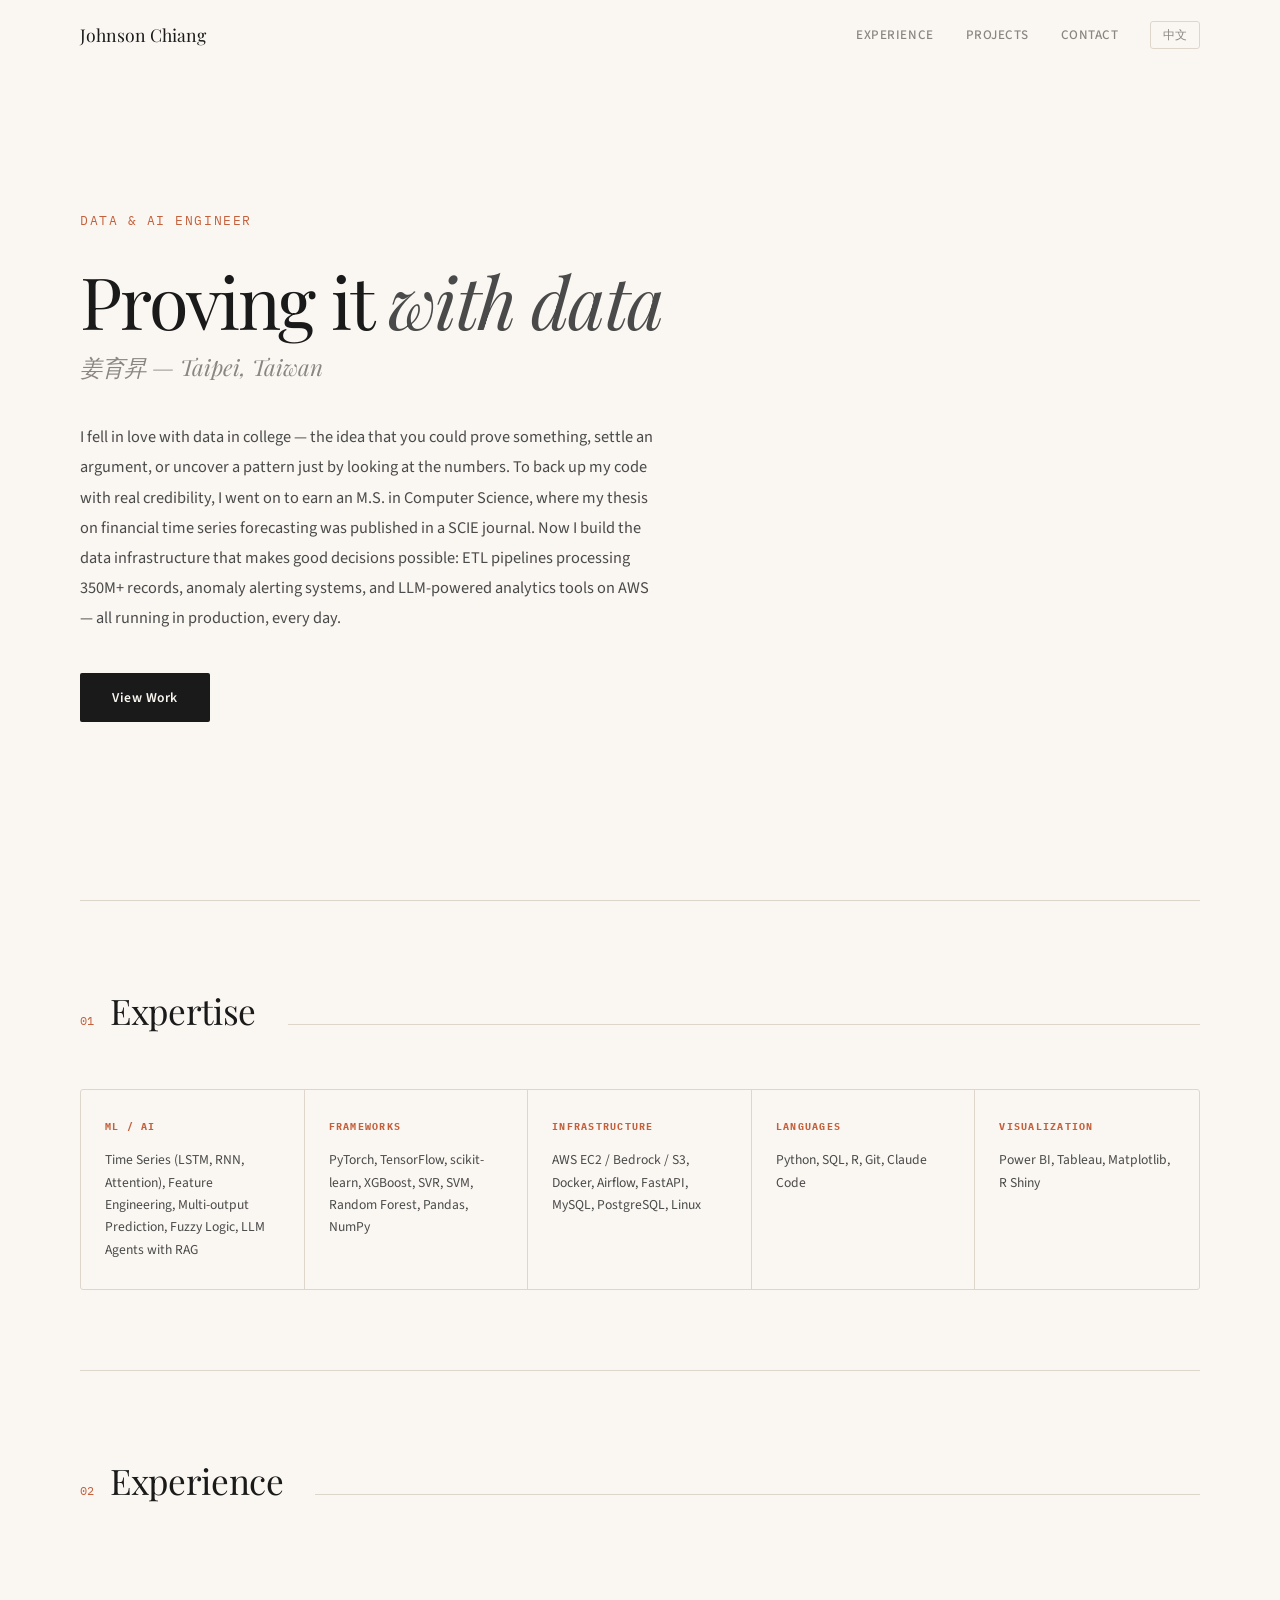
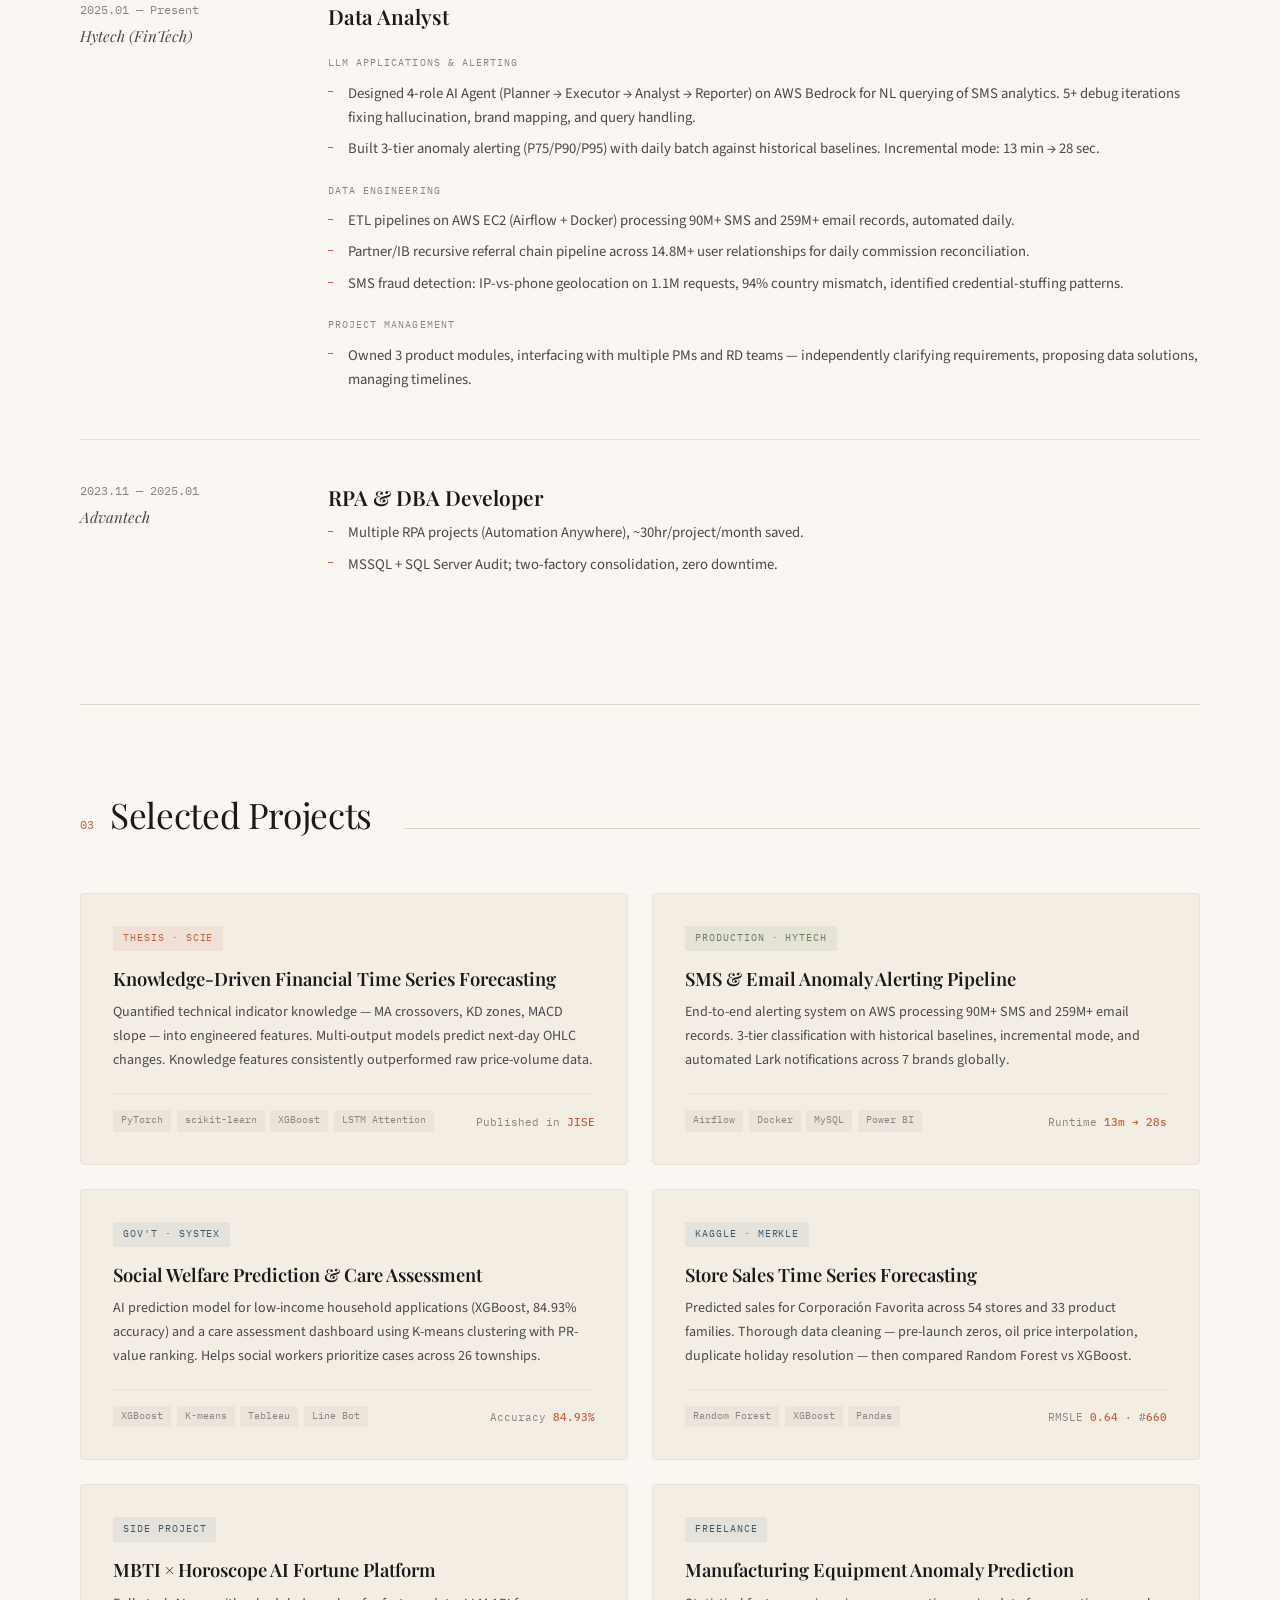
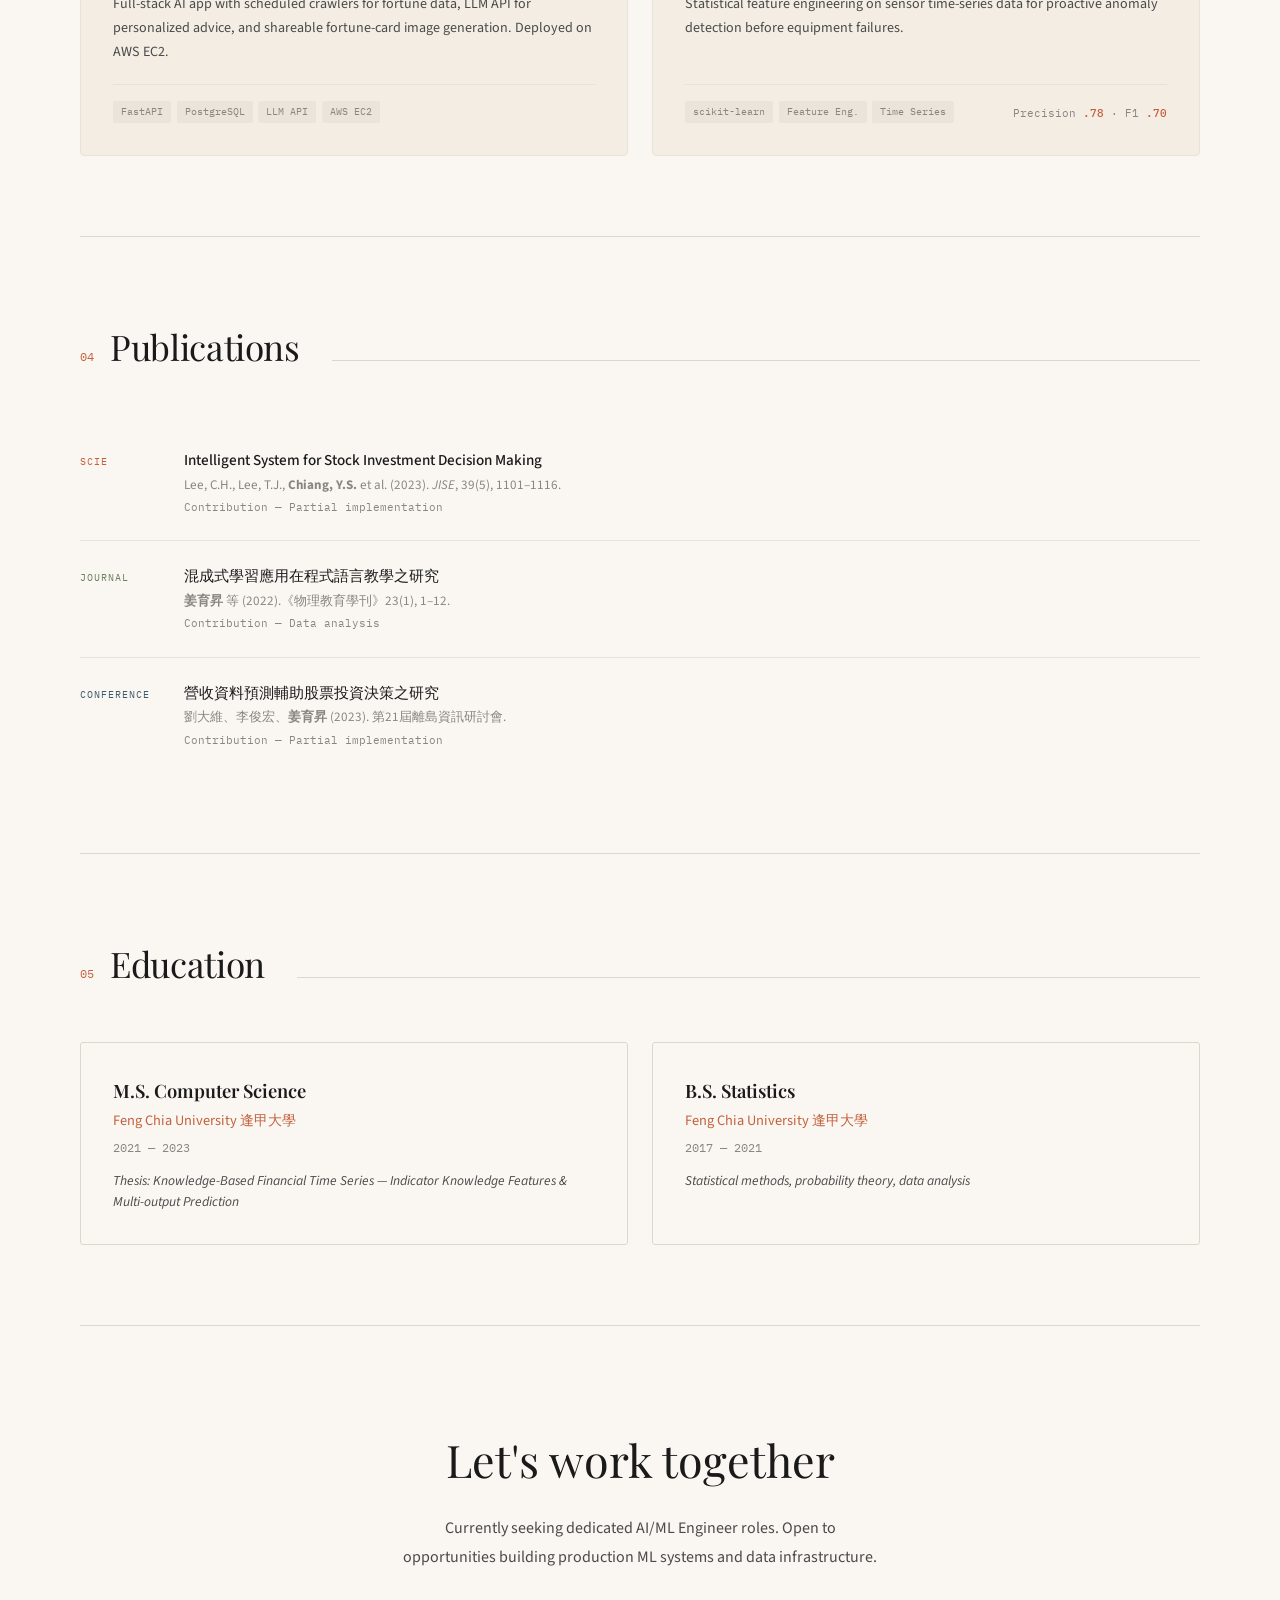
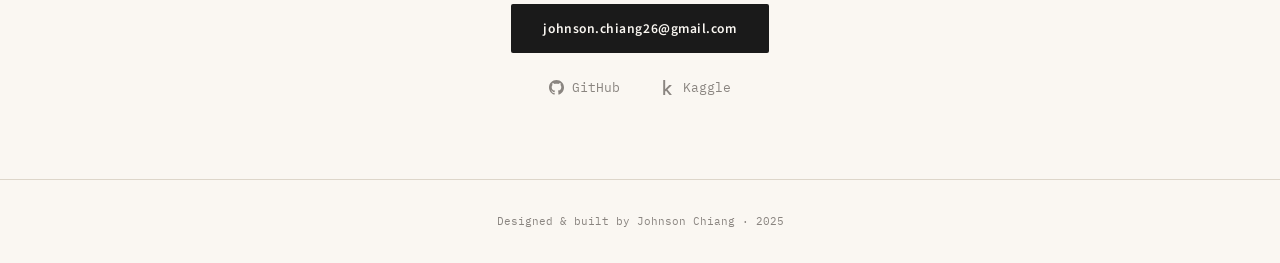
==== index.html @ a399cb53 "upload self page" ====
<!DOCTYPE html>
<html lang="en">
<head>
  <meta charset="UTF-8" />
  <meta name="viewport" content="width=device-width, initial-scale=1.0" />
  <title>Johnson Chiang — Data & AI Engineer</title>
  <meta name="description" content="Portfolio of Johnson Chiang (姜育昇) — AI/ML Engineer, financial time series, data pipelines, LLM agents." />

  <link rel="preconnect" href="https://fonts.googleapis.com" />
  <link rel="preconnect" href="https://fonts.gstatic.com" crossorigin />
  <link href="https://fonts.googleapis.com/css2?family=Playfair+Display:ital,wght@0,400;0,600;0,700;1,400&family=Source+Sans+3:wght@300;400;500;600&family=Noto+Sans+TC:wght@300;400;500;600;700&family=IBM+Plex+Mono:wght@400;500&display=swap" rel="stylesheet" />

  <style>
    :root {
      --cream: #FAF7F2;
      --warm-white: #F3EDE4;
      --ink: #1a1a1a;
      --ink-light: #4a4a4a;
      --ink-muted: #8a8580;
      --terracotta: #C4603C;
      --terracotta-light: rgba(196,96,60,0.08);
      --slate: #3D5A6E;
      --slate-light: rgba(61,90,110,0.08);
      --sage: #6B7F5E;
      --border: #DDD6CA;
      --border-light: #E8E2D8;
      --serif: 'Playfair Display', Georgia, serif;
      --sans: 'Source Sans 3', 'Helvetica Neue', sans-serif;
      --sans-tc: 'Noto Sans TC', 'PingFang TC', 'Microsoft JhengHei', sans-serif;
      --mono: 'IBM Plex Mono', monospace;
    }

    *, *::before, *::after { margin:0; padding:0; box-sizing:border-box; }
    html { scroll-behavior:smooth; }

    body {
      font-family: var(--sans);
      background: var(--cream);
      color: var(--ink);
      font-size: 16px;
      line-height: 1.7;
      -webkit-font-smoothing: antialiased;
      overflow-x: hidden;
    }

    body.zh { font-family: var(--sans-tc), var(--sans); }

    ::selection { background: var(--terracotta); color:#fff; }

    a {
      color: var(--terracotta);
      text-decoration: none;
      border-bottom: 1px solid transparent;
      transition: border-color 0.2s;
    }
    a:hover { border-bottom-color: var(--terracotta); }

    /* ═══ NAV ═══ */
    .nav {
      position:fixed; top:0; left:0; right:0; z-index:100;
      transition: all 0.35s ease;
    }
    .nav-inner {
      max-width:1200px; margin:0 auto; padding:1.25rem 2.5rem;
      display:flex; justify-content:space-between; align-items:center;
    }
    .nav.scrolled {
      background:rgba(250,247,242,0.92);
      backdrop-filter:blur(12px);
      border-bottom:1px solid var(--border-light);
    }
    .nav-name {
      font-family: var(--serif);
      font-size:1.1rem; color:var(--ink);
    }
    .nav-right {
      display:flex; align-items:center; gap:2rem;
    }
    .nav-links { display:flex; gap:2rem; list-style:none; }
    .nav-links a {
      font-size:0.82rem; font-weight:500; color:var(--ink-muted);
      letter-spacing:0.04em; text-transform:uppercase; border-bottom:none;
      transition:color 0.2s;
    }
    .nav-links a:hover { color:var(--ink); border-bottom:none; }

    .lang-btn {
      font-family:var(--mono); font-size:0.72rem; letter-spacing:0.05em;
      background:none; border:1.5px solid var(--border);
      color:var(--ink-muted); padding:0.3rem 0.7rem; border-radius:3px;
      cursor:pointer; transition:all 0.2s; white-space:nowrap;
    }
    .lang-btn:hover { border-color:var(--terracotta); color:var(--terracotta); }

    .nav-toggle {
      display:none; background:none; border:none; cursor:pointer;
      width:26px; height:18px; position:relative;
    }
    .nav-toggle span {
      display:block; width:100%; height:1.5px; background:var(--ink);
      position:absolute; left:0; transition:0.3s;
    }
    .nav-toggle span:nth-child(1){top:0}
    .nav-toggle span:nth-child(2){top:8px}
    .nav-toggle span:nth-child(3){top:16px}

    /* ═══ HERO ═══ */
    .hero {
      min-height:100vh; display:flex; align-items:center;
      padding:6rem 2.5rem 4rem; max-width:1200px; margin:0 auto;
    }
    .hero-content { max-width:720px; }
    .hero-greeting {
      font-family:var(--mono); font-size:0.8rem; color:var(--terracotta);
      letter-spacing:0.12em; text-transform:uppercase; margin-bottom:1.75rem;
      opacity:0; animation:enter 0.7s ease forwards 0.1s;
    }
    .hero h1 {
      font-family:var(--serif); font-size:clamp(2.6rem,6vw,4.5rem);
      font-weight:400; line-height:1.12; letter-spacing:-0.025em;
      margin-bottom:0.5rem; opacity:0; animation:enter 0.7s ease forwards 0.25s;
    }
    body.zh .hero h1 {
      font-family: var(--sans-tc);
      font-weight: 700;
      font-size: clamp(2.2rem, 5vw, 3.6rem);
      letter-spacing: 0.02em;
    }
    .hero h1 em { font-style:italic; color:var(--ink-light); }
    .hero-sub {
      font-family:var(--serif); font-size:clamp(1.05rem,2.2vw,1.4rem);
      color:var(--ink-muted); font-style:italic; margin-bottom:2.25rem;
      opacity:0; animation:enter 0.7s ease forwards 0.35s;
    }
    body.zh .hero-sub { font-family:var(--sans-tc); font-style:normal; font-weight:300; }
    .hero-bio {
      font-size:1.02rem; line-height:1.85; color:var(--ink-light); max-width:580px;
      opacity:0; animation:enter 0.7s ease forwards 0.45s;
    }
    .hero-actions {
      margin-top:2.5rem; display:flex; gap:1.25rem; flex-wrap:wrap;
      opacity:0; animation:enter 0.7s ease forwards 0.6s;
    }

    .btn {
      display:inline-flex; align-items:center; gap:0.5rem;
      padding:0.8rem 2rem; font-family:var(--sans); font-size:0.85rem;
      font-weight:600; letter-spacing:0.04em; border-radius:2px;
      cursor:pointer; transition:all 0.25s; border:none;
    }
    .btn-fill { background:var(--ink); color:var(--cream); }
    .btn-fill:hover { background:var(--terracotta); color:#fff; border-bottom:none; }
    .btn-outline { background:transparent; color:var(--ink); border:1.5px solid var(--ink); }
    .btn-outline:hover { background:var(--ink); color:var(--cream); border-bottom-color:var(--ink); }

    /* ═══ SECTION COMMON ═══ */
    .divider { max-width:1200px; margin:0 auto; padding:0 2.5rem; }
    .divider hr { border:none; border-top:1px solid var(--border); }

    .section { max-width:1200px; margin:0 auto; padding:5rem 2.5rem; }

    .section-header {
      display:flex; align-items:baseline; gap:1rem; margin-bottom:3rem;
    }
    .section-num {
      font-family:var(--mono); font-size:0.75rem; color:var(--terracotta);
    }
    .section-heading {
      font-family:var(--serif); font-size:clamp(1.5rem,3vw,2.2rem);
      font-weight:400; letter-spacing:-0.01em;
    }
    body.zh .section-heading {
      font-family:var(--sans-tc); font-weight:700;
      font-size:clamp(1.4rem,2.8vw,2rem);
    }
    .section-line { flex:1; height:1px; background:var(--border); margin-left:1rem; }

    /* ═══ SKILLS ═══ */
    .skills-row {
      display:grid; grid-template-columns:repeat(5,1fr);
      border:1px solid var(--border); border-radius:3px; overflow:hidden;
    }
    .skill-col {
      padding:1.75rem 1.5rem; border-right:1px solid var(--border);
      transition:background 0.25s;
    }
    .skill-col:last-child { border-right:none; }
    .skill-col:hover { background:var(--warm-white); }
    .skill-col h3 {
      font-family:var(--mono); font-size:0.65rem; letter-spacing:0.12em;
      text-transform:uppercase; color:var(--terracotta); margin-bottom:0.85rem;
    }
    .skill-col p { font-size:0.85rem; line-height:1.65; color:var(--ink-light); }

    /* ═══ EXPERIENCE ═══ */
    .exp-entry {
      display:grid; grid-template-columns:200px 1fr; gap:3rem;
      padding:2.5rem 0; border-bottom:1px solid var(--border-light);
    }
    .exp-entry:first-of-type { padding-top:0; }
    .exp-entry:last-of-type { border-bottom:none; }
    .exp-dates { font-family:var(--mono); font-size:0.78rem; color:var(--ink-muted); margin-bottom:0.25rem; }
    .exp-company-name { font-family:var(--serif); font-size:0.95rem; font-style:italic; color:var(--ink-light); }
    body.zh .exp-company-name { font-family:var(--sans-tc); font-style:normal; }
    .exp-body h3 { font-family:var(--serif); font-size:1.3rem; font-weight:600; margin-bottom:0.35rem; }
    body.zh .exp-body h3 { font-family:var(--sans-tc); font-weight:700; font-size:1.2rem; }
    .exp-label {
      font-family:var(--mono); font-size:0.65rem; letter-spacing:0.1em;
      text-transform:uppercase; color:var(--ink-muted); margin-top:1.25rem; margin-bottom:0.6rem;
    }
    .exp-points { list-style:none; }
    .exp-points li {
      position:relative; padding-left:1.25rem; margin-bottom:0.45rem;
      font-size:0.92rem; line-height:1.65; color:var(--ink-light);
    }
    .exp-points li::before {
      content:''; position:absolute; left:0; top:0.65em;
      width:5px; height:1px; background:var(--terracotta);
    }

    /* ═══ PROJECTS ═══ */
    .projects-grid {
      display:grid; grid-template-columns:repeat(2,1fr); gap:1.5rem;
    }
    .project {
      background:var(--warm-white); border:1px solid var(--border-light);
      border-radius:4px; padding:2rem; transition:all 0.3s; display:flex;
      flex-direction:column;
    }
    .project:hover {
      border-color:var(--border); transform:translateY(-3px);
      box-shadow:0 8px 30px rgba(0,0,0,0.06);
    }
    .project-top { display:flex; justify-content:space-between; align-items:flex-start; margin-bottom:1rem; }
    .project-category {
      font-family:var(--mono); font-size:0.62rem; letter-spacing:0.1em;
      text-transform:uppercase; color:var(--slate); background:var(--slate-light);
      padding:0.25rem 0.6rem; border-radius:2px;
    }
    .project-category.thesis { color:var(--terracotta); background:var(--terracotta-light); }
    .project-category.work { color:var(--sage); background:rgba(107,127,94,0.1); }
    .project h3 {
      font-family:var(--serif); font-size:1.15rem; font-weight:600;
      line-height:1.35; margin-bottom:0.6rem;
    }
    body.zh .project h3 { font-family:var(--sans-tc); font-weight:700; font-size:1.1rem; }
    .project p { font-size:0.88rem; line-height:1.7; color:var(--ink-light); flex:1; }
    .project-footer {
      margin-top:1.25rem; padding-top:1rem; border-top:1px solid var(--border-light);
      display:flex; justify-content:space-between; align-items:flex-end; flex-wrap:wrap; gap:0.75rem;
    }
    .project-stack { display:flex; flex-wrap:wrap; gap:0.35rem; }
    .project-stack span {
      font-family:var(--mono); font-size:0.62rem; color:var(--ink-muted);
      background:rgba(0,0,0,0.04); padding:0.15rem 0.5rem; border-radius:2px;
    }
    .project-stat {
      font-family:var(--mono); font-size:0.7rem; color:var(--ink-muted);
      text-align:right; white-space:nowrap;
    }
    .project-stat strong { color:var(--terracotta); font-weight:500; }

    /* ═══ PUBLICATIONS ═══ */
    .pub {
      padding:1.5rem 0; border-bottom:1px solid var(--border-light);
      display:grid; grid-template-columns:80px 1fr; gap:1.5rem; align-items:baseline;
    }
    .pub:first-of-type { padding-top:0; }
    .pub:last-of-type { border-bottom:none; }
    .pub-type { font-family:var(--mono); font-size:0.62rem; letter-spacing:0.1em; text-transform:uppercase; }
    .pub-type.scie { color:var(--terracotta); }
    .pub-type.journal { color:var(--sage); }
    .pub-type.conf { color:var(--slate); }
    .pub-body h3 { font-size:0.95rem; font-weight:500; line-height:1.5; margin-bottom:0.25rem; }
    .pub-citation { font-size:0.82rem; color:var(--ink-muted); line-height:1.5; }
    .pub-note { font-family:var(--mono); font-size:0.68rem; color:var(--ink-muted); margin-top:0.15rem; }

    /* ═══ EDUCATION ═══ */
    .edu-row { display:grid; grid-template-columns:1fr 1fr; gap:1.5rem; }
    .edu-card { padding:2rem; border:1px solid var(--border); border-radius:3px; }
    .edu-card h3 { font-family:var(--serif); font-size:1.15rem; font-weight:600; margin-bottom:0.2rem; }
    body.zh .edu-card h3 { font-family:var(--sans-tc); font-weight:700; font-size:1.1rem; }
    .edu-school { font-size:0.9rem; color:var(--terracotta); margin-bottom:0.2rem; }
    .edu-year { font-family:var(--mono); font-size:0.78rem; color:var(--ink-muted); margin-bottom:0.75rem; }
    .edu-card p { font-size:0.85rem; color:var(--ink-light); font-style:italic; line-height:1.55; }
    body.zh .edu-card p { font-style:normal; }

    /* ═══ CONTACT ═══ */
    .contact { text-align:center; padding:6rem 2.5rem 5rem; max-width:1200px; margin:0 auto; }
    .contact-heading {
      font-family:var(--serif); font-size:clamp(1.8rem,4vw,2.8rem);
      font-weight:400; margin-bottom:1rem;
    }
    body.zh .contact-heading { font-family:var(--sans-tc); font-weight:700; font-size:clamp(1.6rem,3.5vw,2.4rem); }
    .contact-text { font-size:1rem; color:var(--ink-light); max-width:480px; margin:0 auto 2rem; line-height:1.8; }
    .contact-row { display:flex; justify-content:center; gap:2.5rem; flex-wrap:wrap; }
    .contact-item {
      font-family:var(--mono); font-size:0.82rem; color:var(--ink-muted);
      display:flex; align-items:center; gap:0.5rem; border-bottom:none; transition:color 0.2s;
    }
    .contact-item:hover { color:var(--terracotta); border-bottom:none; }
    .contact-item svg { width:15px; height:15px; flex-shrink:0; }

    /* ═══ FOOTER ═══ */
    .footer {
      text-align:center; padding:2rem 2.5rem; border-top:1px solid var(--border);
      font-family:var(--mono); font-size:0.7rem; color:var(--ink-muted);
    }

    /* ═══ ANIMATIONS ═══ */
    @keyframes enter {
      from { opacity:0; transform:translateY(18px); }
      to { opacity:1; transform:translateY(0); }
    }
    .fade-in { opacity:0; transform:translateY(20px); transition:opacity 0.5s,transform 0.5s; }
    .fade-in.show { opacity:1; transform:translateY(0); }

    /* ═══ RESPONSIVE ═══ */
    @media(max-width:900px) {
      .skills-row { grid-template-columns:repeat(2,1fr); }
      .skill-col { border-bottom:1px solid var(--border); }
      .skill-col:nth-child(2n) { border-right:none; }
      .skill-col:nth-last-child(-n+2) { border-bottom:none; }
      .projects-grid { grid-template-columns:1fr; }
      .exp-entry { grid-template-columns:1fr; gap:0.5rem; }
      .pub { grid-template-columns:1fr; gap:0.35rem; }
      .edu-row { grid-template-columns:1fr; }
    }
    @media(max-width:640px) {
      .nav-inner { padding:1rem 1.5rem; }
      .nav-links { display:none; }
      .nav-toggle { display:block; }
      .nav-links.open {
        display:flex; flex-direction:column; position:absolute;
        top:100%; left:0; right:0; background:rgba(250,247,242,0.97);
        backdrop-filter:blur(12px); padding:1.5rem; gap:1rem;
        border-bottom:1px solid var(--border);
      }
      .hero { padding:5rem 1.5rem 3rem; }
      .section { padding:3.5rem 1.5rem; }
      .divider { padding:0 1.5rem; }
      .contact { padding:4rem 1.5rem 3.5rem; }
      .skills-row { grid-template-columns:1fr; }
      .skill-col { border-right:none; border-bottom:1px solid var(--border); }
      .skill-col:last-child { border-bottom:none; }
    }
  </style>
</head>
<body>

<!-- NAV -->
<nav class="nav" id="nav">
  <div class="nav-inner">
    <div class="nav-name">Johnson Chiang</div>
    <div class="nav-right">
      <ul class="nav-links" id="navLinks">
        <li><a href="#experience" data-en="Experience" data-zh="經歷">Experience</a></li>
        <li><a href="#projects" data-en="Projects" data-zh="專案">Projects</a></li>
        <li><a href="#contact" data-en="Contact" data-zh="聯絡">Contact</a></li>
      </ul>
      <button class="lang-btn" id="langBtn" onclick="toggleLang()">中文</button>
      <button class="nav-toggle" id="navToggle" aria-label="Menu">
        <span></span><span></span><span></span>
      </button>
    </div>
  </div>
</nav>

<!-- HERO -->
<header class="hero">
  <div class="hero-content">
    <div class="hero-greeting" data-en="DATA & AI ENGINEER" data-zh="Data & AI Engineer">DATA & AI ENGINEER</div>
    <h1 data-en="Proving it <em>with data</em>" data-zh="讓數據<em>說話</em>">Proving it <em>with data</em></h1>
    <div class="hero-sub" data-en="姜育昇 — Taipei, Taiwan" data-zh="姜育昇 — 台北，台灣">姜育昇 — Taipei, Taiwan</div>
    <p class="hero-bio" data-en="I fell in love with data in college — the idea that you could prove something, settle an argument, or uncover a pattern just by looking at the numbers. To back up my code with real credibility, I went on to earn an M.S. in Computer Science, where my thesis on financial time series forecasting was published in a SCIE journal. Now I build the data infrastructure that makes good decisions possible: ETL pipelines processing 350M+ records, anomaly alerting systems, and LLM-powered analytics tools on AWS — all running in production, every day." data-zh="大學時期愛上了數據 — 喜歡用數據證明一件事、發現一個規律。為了讓我寫的程式和分析更有說服力，我去念了資工碩士，碩論研究金融時間序列預測並發表於 SCIE 期刊。現在我在做的事是建構讓好決策成為可能的數據基礎建設：處理 3.5 億+ 筆資料的 ETL Pipeline、異常預警系統、以及 LLM 驅動的分析工具，全部跑在 AWS 上，每天穩定運行。">I fell in love with data in college — the idea that you could prove something, settle an argument, or uncover a pattern just by looking at the numbers. To back up my code with real credibility, I went on to earn an M.S. in Computer Science, where my thesis on financial time series forecasting was published in a SCIE journal. Now I build the data infrastructure that makes good decisions possible: ETL pipelines processing 350M+ records, anomaly alerting systems, and LLM-powered analytics tools on AWS — all running in production, every day.</p>
    <div class="hero-actions">
      <a href="#projects" class="btn btn-fill" data-en="View Work" data-zh="查看專案">View Work</a>
    </div>
  </div>
</header>

<div class="divider"><hr/></div>

<!-- SKILLS -->
<section class="section" id="skills">
  <div class="fade-in">
    <div class="section-header">
      <span class="section-num">01</span>
      <h2 class="section-heading" data-en="Expertise" data-zh="核心技能">Expertise</h2>
      <div class="section-line"></div>
    </div>
    <div class="skills-row">
      <div class="skill-col">
        <h3>ML / AI</h3>
        <p data-en="Time Series (LSTM, RNN, Attention), Feature Engineering, Multi-output Prediction, Fuzzy Logic, LLM Agents with RAG" data-zh="時間序列（LSTM、RNN、Attention）、特徵工程與選取、多輸出迴歸/分類、模糊邏輯、LLM Agent（RAG、多角色編排）">Time Series (LSTM, RNN, Attention), Feature Engineering, Multi-output Prediction, Fuzzy Logic, LLM Agents with RAG</p>
      </div>
      <div class="skill-col">
        <h3 data-en="Frameworks" data-zh="框架">Frameworks</h3>
        <p>PyTorch, TensorFlow, scikit-learn, XGBoost, SVR, SVM, Random Forest, Pandas, NumPy</p>
      </div>
      <div class="skill-col">
        <h3 data-en="Infrastructure" data-zh="基礎建設">Infrastructure</h3>
        <p>AWS EC2 / Bedrock / S3, Docker, Airflow, FastAPI, MySQL, PostgreSQL, Linux</p>
      </div>
      <div class="skill-col">
        <h3 data-en="Languages" data-zh="語言與工具">Languages</h3>
        <p>Python, SQL, R, Git, Claude Code</p>
      </div>
      <div class="skill-col">
        <h3 data-en="Visualization" data-zh="視覺化">Visualization</h3>
        <p>Power BI, Tableau, Matplotlib, R Shiny</p>
      </div>
    </div>
  </div>
</section>

<div class="divider"><hr/></div>

<!-- EXPERIENCE -->
<section class="section" id="experience">
  <div class="fade-in">
    <div class="section-header">
      <span class="section-num">02</span>
      <h2 class="section-heading" data-en="Experience" data-zh="工作經歷">Experience</h2>
      <div class="section-line"></div>
    </div>

    <div class="exp-entry">
      <div class="exp-meta">
        <div class="exp-dates">2025.01 — Present</div>
        <div class="exp-company-name">Hytech (FinTech)</div>
      </div>
      <div class="exp-body">
        <h3 data-en="Data Analyst" data-zh="數據分析師">Data Analyst</h3>

        <div class="exp-label" data-en="LLM Applications & Alerting" data-zh="LLM 應用與預警系統">LLM Applications & Alerting</div>
        <ul class="exp-points">
          <li data-en="Designed 4-role AI Agent (Planner → Executor → Analyst → Reporter) on AWS Bedrock for NL querying of SMS analytics. 5+ debug iterations fixing hallucination, brand mapping, and query handling." data-zh="設計 4 角色 AI Agent（Planner→Executor→Analyst→Reporter）於 AWS Bedrock，自然語言查詢 SMS 數據。迭代 5+ 輪修正 hallucination、品牌映射、查詢類型處理。">Designed 4-role AI Agent (Planner → Executor → Analyst → Reporter) on AWS Bedrock for NL querying of SMS analytics. 5+ debug iterations fixing hallucination, brand mapping, and query handling.</li>
          <li data-en="Built 3-tier anomaly alerting (P75/P90/P95) with daily batch against historical baselines. Incremental mode: 13 min → 28 sec." data-zh="建構 3 層級異常預警系統（P75/P90/P95 閾值），每日批次比對歷史基線。Incremental 模式將執行時間從 13 分鐘降至 28 秒。">Built 3-tier anomaly alerting (P75/P90/P95) with daily batch against historical baselines. Incremental mode: 13 min → 28 sec.</li>
        </ul>

        <div class="exp-label" data-en="Data Engineering" data-zh="數據工程">Data Engineering</div>
        <ul class="exp-points">
          <li data-en="ETL pipelines on AWS EC2 (Airflow + Docker) processing 90M+ SMS and 259M+ email records, automated daily." data-zh="AWS EC2 ETL Pipeline（Airflow + Docker），處理 9,000萬+ SMS 與 2.59億+ Email，每日自動排程。">ETL pipelines on AWS EC2 (Airflow + Docker) processing 90M+ SMS and 259M+ email records, automated daily.</li>
          <li data-en="Partner/IB recursive referral chain pipeline across 14.8M+ user relationships for daily commission reconciliation." data-zh="Partner/IB 遞迴返傭鏈路分析，每日 1,480萬+ 筆用戶關係，支撐佣金對帳。">Partner/IB recursive referral chain pipeline across 14.8M+ user relationships for daily commission reconciliation.</li>
          <li data-en="SMS fraud detection: IP-vs-phone geolocation on 1.1M requests, 94% country mismatch, identified credential-stuffing patterns." data-zh="SMS 刷量預警：IP 與手機國家比對 110 萬筆請求，94% 國家不一致率，識別 credential-stuffing 刷量模式。">SMS fraud detection: IP-vs-phone geolocation on 1.1M requests, 94% country mismatch, identified credential-stuffing patterns.</li>
        </ul>

        <div class="exp-label" data-en="Project Management" data-zh="專案管理">Project Management</div>
        <ul class="exp-points">
          <li data-en="Owned 3 product modules, interfacing with multiple PMs and RD teams — independently clarifying requirements, proposing data solutions, managing timelines." data-zh="負責 3 個產品模組，對接多位 PM 及 RD 團隊，獨立釐清需求、提供數據解決方案、管控時程與任務拆分。">Owned 3 product modules, interfacing with multiple PMs and RD teams — independently clarifying requirements, proposing data solutions, managing timelines.</li>
        </ul>
      </div>
    </div>

    <div class="exp-entry">
      <div class="exp-meta">
        <div class="exp-dates">2023.11 — 2025.01</div>
        <div class="exp-company-name" data-en="Advantech" data-zh="研華科技 Advantech">Advantech</div>
      </div>
      <div class="exp-body">
        <h3 data-en="RPA &amp; DBA Developer" data-zh="RPA 與 DBA 開發工程師">RPA &amp; DBA Developer</h3>
        <ul class="exp-points">
          <li data-en="Multiple RPA projects (Automation Anywhere), ~30hr/project/month saved." data-zh="多個 RPA 專案（Automation Anywhere），每專案月省 30 小時。">Multiple RPA projects (Automation Anywhere), ~30hr/project/month saved.</li>
          <li data-en="MSSQL + SQL Server Audit; two-factory consolidation, zero downtime." data-zh="MSSQL + SQL Server Audit；兩廠併廠零停機。">MSSQL + SQL Server Audit; two-factory consolidation, zero downtime.</li>
        </ul>
      </div>
    </div>
  </div>
</section>

<div class="divider"><hr/></div>

<!-- PROJECTS -->
<section class="section" id="projects">
  <div class="fade-in">
    <div class="section-header">
      <span class="section-num">03</span>
      <h2 class="section-heading" data-en="Selected Projects" data-zh="精選專案">Selected Projects</h2>
      <div class="section-line"></div>
    </div>

    <div class="projects-grid">

      <div class="project">
        <div class="project-top">
          <span class="project-category thesis" data-en="Thesis · SCIE" data-zh="碩士論文 · SCIE">Thesis · SCIE</span>
        </div>
        <h3 data-en="Knowledge-Driven Financial Time Series Forecasting" data-zh="知識驅動的金融時間序列預測">Knowledge-Driven Financial Time Series Forecasting</h3>
        <p data-en="Quantified technical indicator knowledge — MA crossovers, KD zones, MACD slope — into engineered features. Multi-output models predict next-day OHLC changes. Knowledge features consistently outperformed raw price-volume data." data-zh="將技術指標知識（MA交叉、KD超買超賣區、MACD斜率）量化為特徵，搭配 SVR、XGBoost、LSTM Attention 多輸出模型預測隔日 OHLC 漲跌幅。知識特徵顯著優於原始量價資料。">Quantified technical indicator knowledge — MA crossovers, KD zones, MACD slope — into engineered features. Multi-output models predict next-day OHLC changes. Knowledge features consistently outperformed raw price-volume data.</p>
        <div class="project-footer">
          <div class="project-stack"><span>PyTorch</span><span>scikit-learn</span><span>XGBoost</span><span>LSTM Attention</span></div>
          <div class="project-stat" data-en="Published in <strong>JISE</strong>" data-zh="發表於 <strong>JISE</strong>">Published in <strong>JISE</strong></div>
        </div>
      </div>

      <div class="project">
        <div class="project-top">
          <span class="project-category work" data-en="Production · Hytech" data-zh="生產環境 · 海科科技">Production · Hytech</span>
        </div>
        <h3 data-en="SMS &amp; Email Anomaly Alerting Pipeline" data-zh="SMS 與 Email 異常預警系統">SMS &amp; Email Anomaly Alerting Pipeline</h3>
        <p data-en="End-to-end alerting system on AWS processing 90M+ SMS and 259M+ email records. 3-tier classification with historical baselines, incremental mode, and automated Lark notifications across 7 brands globally." data-zh="AWS 端到端預警系統，處理 9,000萬+ SMS 與 2.59億+ Email。3 層級分類搭配歷史基線、增量模式與自動 Lark 通知，覆蓋 7 個品牌全球市場。">End-to-end alerting system on AWS processing 90M+ SMS and 259M+ email records. 3-tier classification with historical baselines, incremental mode, and automated Lark notifications across 7 brands globally.</p>
        <div class="project-footer">
          <div class="project-stack"><span>Airflow</span><span>Docker</span><span>MySQL</span><span>Power BI</span></div>
          <div class="project-stat" data-en="Runtime <strong>13m → 28s</strong>" data-zh="執行時間 <strong>13分 → 28秒</strong>">Runtime <strong>13m → 28s</strong></div>
        </div>
      </div>

      <div class="project">
        <div class="project-top">
          <span class="project-category" data-en="Gov't · SYSTEX" data-zh="政府專案 · 精誠集團">Gov't · SYSTEX</span>
        </div>
        <h3 data-en="Social Welfare Prediction &amp; Care Assessment" data-zh="社會福利預測與關懷評估系統">Social Welfare Prediction &amp; Care Assessment</h3>
        <p data-en="AI prediction model for low-income household applications (XGBoost, 84.93% accuracy) and a care assessment dashboard using K-means clustering with PR-value ranking. Helps social workers prioritize cases across 26 townships." data-zh="低收入戶申請 AI 預測模型（XGBoost，準確度 84.93%）與關懷評估儀表板，使用 K-means 分群搭配 PR 值排序。協助社工人員優先處理高風險個案，覆蓋 26 個鄉鎮市。">AI prediction model for low-income household applications (XGBoost, 84.93% accuracy) and a care assessment dashboard using K-means clustering with PR-value ranking. Helps social workers prioritize cases across 26 townships.</p>
        <div class="project-footer">
          <div class="project-stack"><span>XGBoost</span><span>K-means</span><span>Tableau</span><span>Line Bot</span></div>
          <div class="project-stat" data-en="Accuracy <strong>84.93%</strong>" data-zh="準確度 <strong>84.93%</strong>">Accuracy <strong>84.93%</strong></div>
        </div>
      </div>

      <div class="project">
        <div class="project-top">
          <span class="project-category" data-en="Kaggle · Merkle" data-zh="Kaggle · Merkle 實習">Kaggle · Merkle</span>
        </div>
        <h3 data-en="Store Sales Time Series Forecasting" data-zh="超市銷售額時間序列預測">Store Sales Time Series Forecasting</h3>
        <p data-en="Predicted sales for Corporación Favorita across 54 stores and 33 product families. Thorough data cleaning — pre-launch zeros, oil price interpolation, duplicate holiday resolution — then compared Random Forest vs XGBoost." data-zh="預測厄瓜多 Corporación Favorita 超市 54 間門市、33 類商品銷售額。完整資料清洗（移除未開賣零值、油價線性插值、重複假日事件處理），比較 Random Forest 與 XGBoost。">Predicted sales for Corporación Favorita across 54 stores and 33 product families. Thorough data cleaning — pre-launch zeros, oil price interpolation, duplicate holiday resolution — then compared Random Forest vs XGBoost.</p>
        <div class="project-footer">
          <div class="project-stack"><span>Random Forest</span><span>XGBoost</span><span>Pandas</span></div>
          <div class="project-stat">RMSLE <strong>0.64</strong> · #<strong>660</strong></div>
        </div>
      </div>

      <div class="project">
        <div class="project-top">
          <span class="project-category" data-en="Side Project" data-zh="個人專案">Side Project</span>
        </div>
        <h3 data-en="MBTI × Horoscope AI Fortune Platform" data-zh="MBTI × 星座 AI 運勢平台">MBTI × Horoscope AI Fortune Platform</h3>
        <p data-en="Full-stack AI app with scheduled crawlers for fortune data, LLM API for personalized advice, and shareable fortune-card image generation. Deployed on AWS EC2." data-zh="FastAPI + PostgreSQL 全端 AI 應用，爬蟲定時採集運勢數據，LLM API 產生個人化建議與分享圖片功能，部署於 AWS EC2。">Full-stack AI app with scheduled crawlers for fortune data, LLM API for personalized advice, and shareable fortune-card image generation. Deployed on AWS EC2.</p>
        <div class="project-footer">
          <div class="project-stack"><span>FastAPI</span><span>PostgreSQL</span><span>LLM API</span><span>AWS EC2</span></div>
        </div>
      </div>

      <div class="project">
        <div class="project-top">
          <span class="project-category" data-en="Freelance" data-zh="接案">Freelance</span>
        </div>
        <h3 data-en="Manufacturing Equipment Anomaly Prediction" data-zh="製造設備異常預測">Manufacturing Equipment Anomaly Prediction</h3>
        <p data-en="Statistical feature engineering on sensor time-series data for proactive anomaly detection before equipment failures." data-zh="時間序列感測器統計特徵工程，分類模型實現機台異常提前預測。">Statistical feature engineering on sensor time-series data for proactive anomaly detection before equipment failures.</p>
        <div class="project-footer">
          <div class="project-stack"><span>scikit-learn</span><span>Feature Eng.</span><span>Time Series</span></div>
          <div class="project-stat">Precision <strong>.78</strong> · F1 <strong>.70</strong></div>
        </div>
      </div>

    </div>
  </div>
</section>

<div class="divider"><hr/></div>

<!-- PUBLICATIONS -->
<section class="section" id="publications">
  <div class="fade-in">
    <div class="section-header">
      <span class="section-num">04</span>
      <h2 class="section-heading" data-en="Publications" data-zh="學術發表">Publications</h2>
      <div class="section-line"></div>
    </div>

    <div class="pub">
      <div class="pub-type scie">SCIE</div>
      <div class="pub-body">
        <h3>Intelligent System for Stock Investment Decision Making</h3>
        <div class="pub-citation">Lee, C.H., Lee, T.J., <strong>Chiang, Y.S.</strong> et al. (2023). <em>JISE</em>, 39(5), 1101–1116.</div>
        <div class="pub-note" data-en="Contribution — Partial implementation" data-zh="貢獻 — 部分程式邏輯">Contribution — Partial implementation</div>
      </div>
    </div>

    <div class="pub">
      <div class="pub-type journal">Journal</div>
      <div class="pub-body">
        <h3>混成式學習應用在程式語言教學之研究</h3>
        <div class="pub-citation"><strong>姜育昇</strong> 等 (2022).《物理教育學刊》23(1), 1–12.</div>
        <div class="pub-note" data-en="Contribution — Data analysis" data-zh="貢獻 — 數據分析">Contribution — Data analysis</div>
      </div>
    </div>

    <div class="pub">
      <div class="pub-type conf">Conference</div>
      <div class="pub-body">
        <h3>營收資料預測輔助股票投資決策之研究</h3>
        <div class="pub-citation">劉大維、李俊宏、<strong>姜育昇</strong> (2023). 第21屆離島資訊研討會.</div>
        <div class="pub-note" data-en="Contribution — Partial implementation" data-zh="貢獻 — 部分程式邏輯">Contribution — Partial implementation</div>
      </div>
    </div>
  </div>
</section>

<div class="divider"><hr/></div>

<!-- EDUCATION -->
<section class="section" id="education">
  <div class="fade-in">
    <div class="section-header">
      <span class="section-num">05</span>
      <h2 class="section-heading" data-en="Education" data-zh="學歷">Education</h2>
      <div class="section-line"></div>
    </div>
    <div class="edu-row">
      <div class="edu-card">
        <h3 data-en="M.S. Computer Science" data-zh="資訊工程碩士">M.S. Computer Science</h3>
        <div class="edu-school" data-en="Feng Chia University 逢甲大學" data-zh="逢甲大學">Feng Chia University 逢甲大學</div>
        <div class="edu-year">2021 — 2023</div>
        <p data-en="Thesis: Knowledge-Based Financial Time Series — Indicator Knowledge Features &amp; Multi-output Prediction" data-zh="論文：以知識為基礎的財金時間序列研究 — 技術指標知識特徵與多輸出預測">Thesis: Knowledge-Based Financial Time Series — Indicator Knowledge Features &amp; Multi-output Prediction</p>
      </div>
      <div class="edu-card">
        <h3 data-en="B.S. Statistics" data-zh="統計學學士">B.S. Statistics</h3>
        <div class="edu-school" data-en="Feng Chia University 逢甲大學" data-zh="逢甲大學">Feng Chia University 逢甲大學</div>
        <div class="edu-year">2017 — 2021</div>
        <p data-en="Statistical methods, probability theory, data analysis" data-zh="統計方法、機率論、數據分析">Statistical methods, probability theory, data analysis</p>
      </div>
    </div>
  </div>
</section>

<div class="divider"><hr/></div>

<!-- CONTACT -->
<section class="contact" id="contact">
  <div class="fade-in">
    <h2 class="contact-heading" data-en="Let's work together" data-zh="期待與您合作">Let's work together</h2>
    <p class="contact-text" data-en="Currently seeking dedicated AI/ML Engineer roles. Open to opportunities building production ML systems and data infrastructure." data-zh="目前正在尋求專職 AI/ML 工程師角色，期望在生產環境中構建 ML 系統與數據基礎建設。">Currently seeking dedicated AI/ML Engineer roles. Open to opportunities building production ML systems and data infrastructure.</p>
    <div class="contact-row">
      <a href="mailto:johnson.chiang26@gmail.com" class="btn btn-fill" data-en="johnson.chiang26@gmail.com" data-zh="johnson.chiang26@gmail.com">johnson.chiang26@gmail.com</a>
    </div>
    <div class="contact-row" style="margin-top:1.5rem;">
      <a href="https://github.com/johnsonchiang26-dev" target="_blank" class="contact-item">
        <svg viewBox="0 0 24 24" fill="currentColor"><path d="M12 0c-6.626 0-12 5.373-12 12 0 5.302 3.438 9.8 8.207 11.387.599.111.793-.261.793-.577v-2.234c-3.338.726-4.033-1.416-4.033-1.416-.546-1.387-1.333-1.756-1.333-1.756-1.089-.745.083-.729.083-.729 1.205.084 1.839 1.237 1.839 1.237 1.07 1.834 2.807 1.304 3.492.997.107-.775.418-1.305.762-1.604-2.665-.305-5.467-1.334-5.467-5.931 0-1.311.469-2.381 1.236-3.221-.124-.303-.535-1.524.117-3.176 0 0 1.008-.322 3.301 1.23.957-.266 1.983-.399 3.003-.404 1.02.005 2.047.138 3.006.404 2.291-1.552 3.297-1.23 3.297-1.23.653 1.653.242 2.874.118 3.176.77.84 1.235 1.911 1.235 3.221 0 4.609-2.807 5.624-5.479 5.921.43.372.823 1.102.823 2.222v3.293c0 .319.192.694.801.576 4.765-1.589 8.199-6.086 8.199-11.386 0-6.627-5.373-12-12-12z"/></svg>
        GitHub
      </a>
      <a href="https://www.kaggle.com/johnsonchiang26" target="_blank" class="contact-item">
        <svg viewBox="0 0 24 24" fill="currentColor"><path d="M18.825 23.859c-.022.092-.117.141-.281.141h-3.139c-.187 0-.351-.082-.492-.248l-5.178-6.589-1.448 1.374v5.111c0 .235-.117.352-.351.352H5.505c-.236 0-.354-.117-.354-.352V.353c0-.233.118-.353.354-.353h2.431c.234 0 .351.12.351.353v14.343l6.203-6.272c.165-.165.33-.246.495-.246h3.239c.144 0 .236.06.281.18.046.149.034.233-.036.315l-6.555 6.344 6.836 8.507c.095.104.117.208.07.335"/></svg>
        Kaggle
      </a>
    </div>
  </div>
</section>

<footer class="footer" data-en="Designed &amp; built by Johnson Chiang · 2025" data-zh="姜育昇設計與建置 · 2025">Designed &amp; built by Johnson Chiang · 2025</footer>

<script>
  // ═══ NAV SCROLL ═══
  const nav = document.getElementById('nav');
  window.addEventListener('scroll', () => nav.classList.toggle('scrolled', window.scrollY > 60));

  // ═══ MOBILE MENU ═══
  document.getElementById('navToggle').addEventListener('click', () =>
    document.getElementById('navLinks').classList.toggle('open'));
  document.querySelectorAll('#navLinks a').forEach(a =>
    a.addEventListener('click', () => document.getElementById('navLinks').classList.remove('open')));

  // ═══ SCROLL REVEAL ═══
  const io = new IntersectionObserver(entries => {
    entries.forEach(e => { if (e.isIntersecting) e.target.classList.add('show'); });
  }, { threshold: 0.08 });
  document.querySelectorAll('.fade-in').forEach(f => io.observe(f));

  // ═══ LANGUAGE TOGGLE ═══
  let currentLang = 'en';

  function toggleLang() {
    currentLang = currentLang === 'en' ? 'zh' : 'en';
    applyLang(currentLang);
  }

  function applyLang(lang) {
    document.documentElement.lang = lang === 'zh' ? 'zh-Hant' : 'en';
    document.body.classList.toggle('zh', lang === 'zh');

    // Update button text
    document.getElementById('langBtn').textContent = lang === 'en' ? '中文' : 'EN';

    // Swap all [data-en] / [data-zh] content
    document.querySelectorAll('[data-en][data-zh]').forEach(el => {
      el.innerHTML = el.getAttribute('data-' + lang);
    });
  }
</script>

</body>
</html>
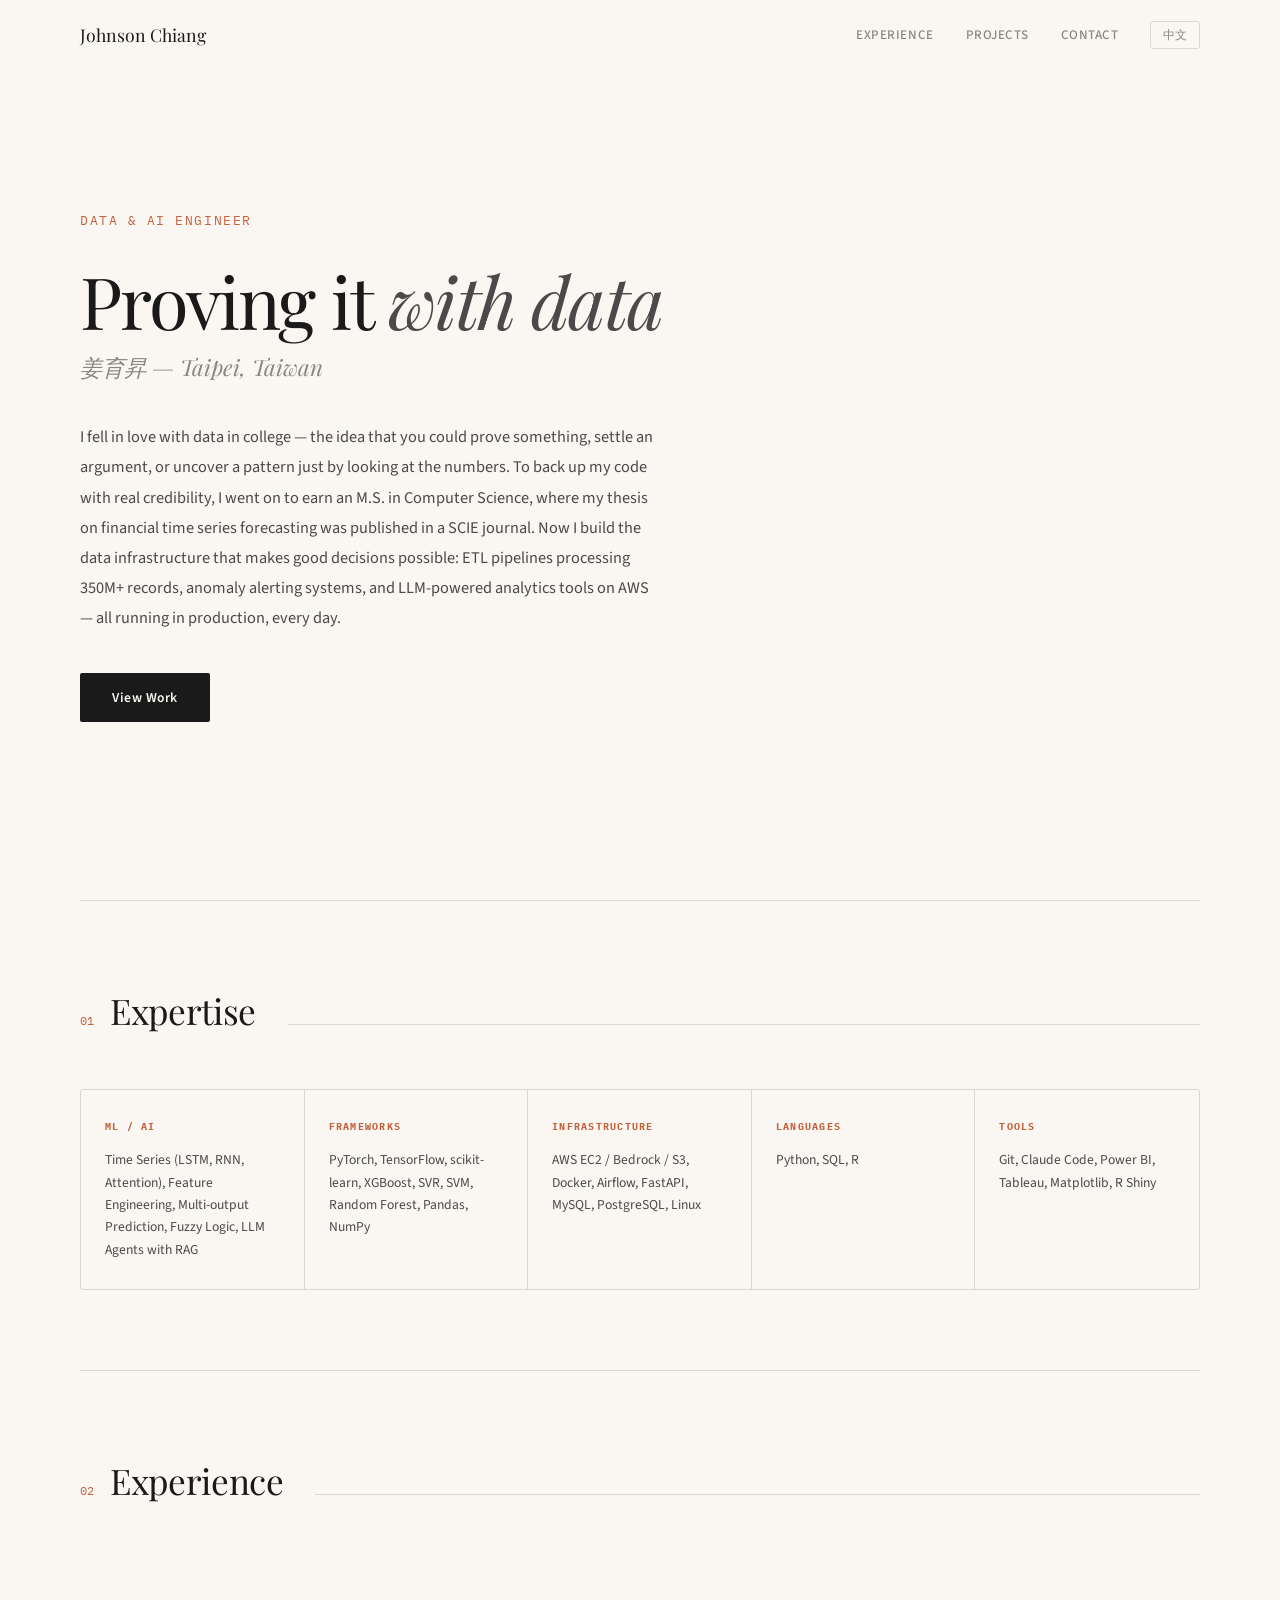
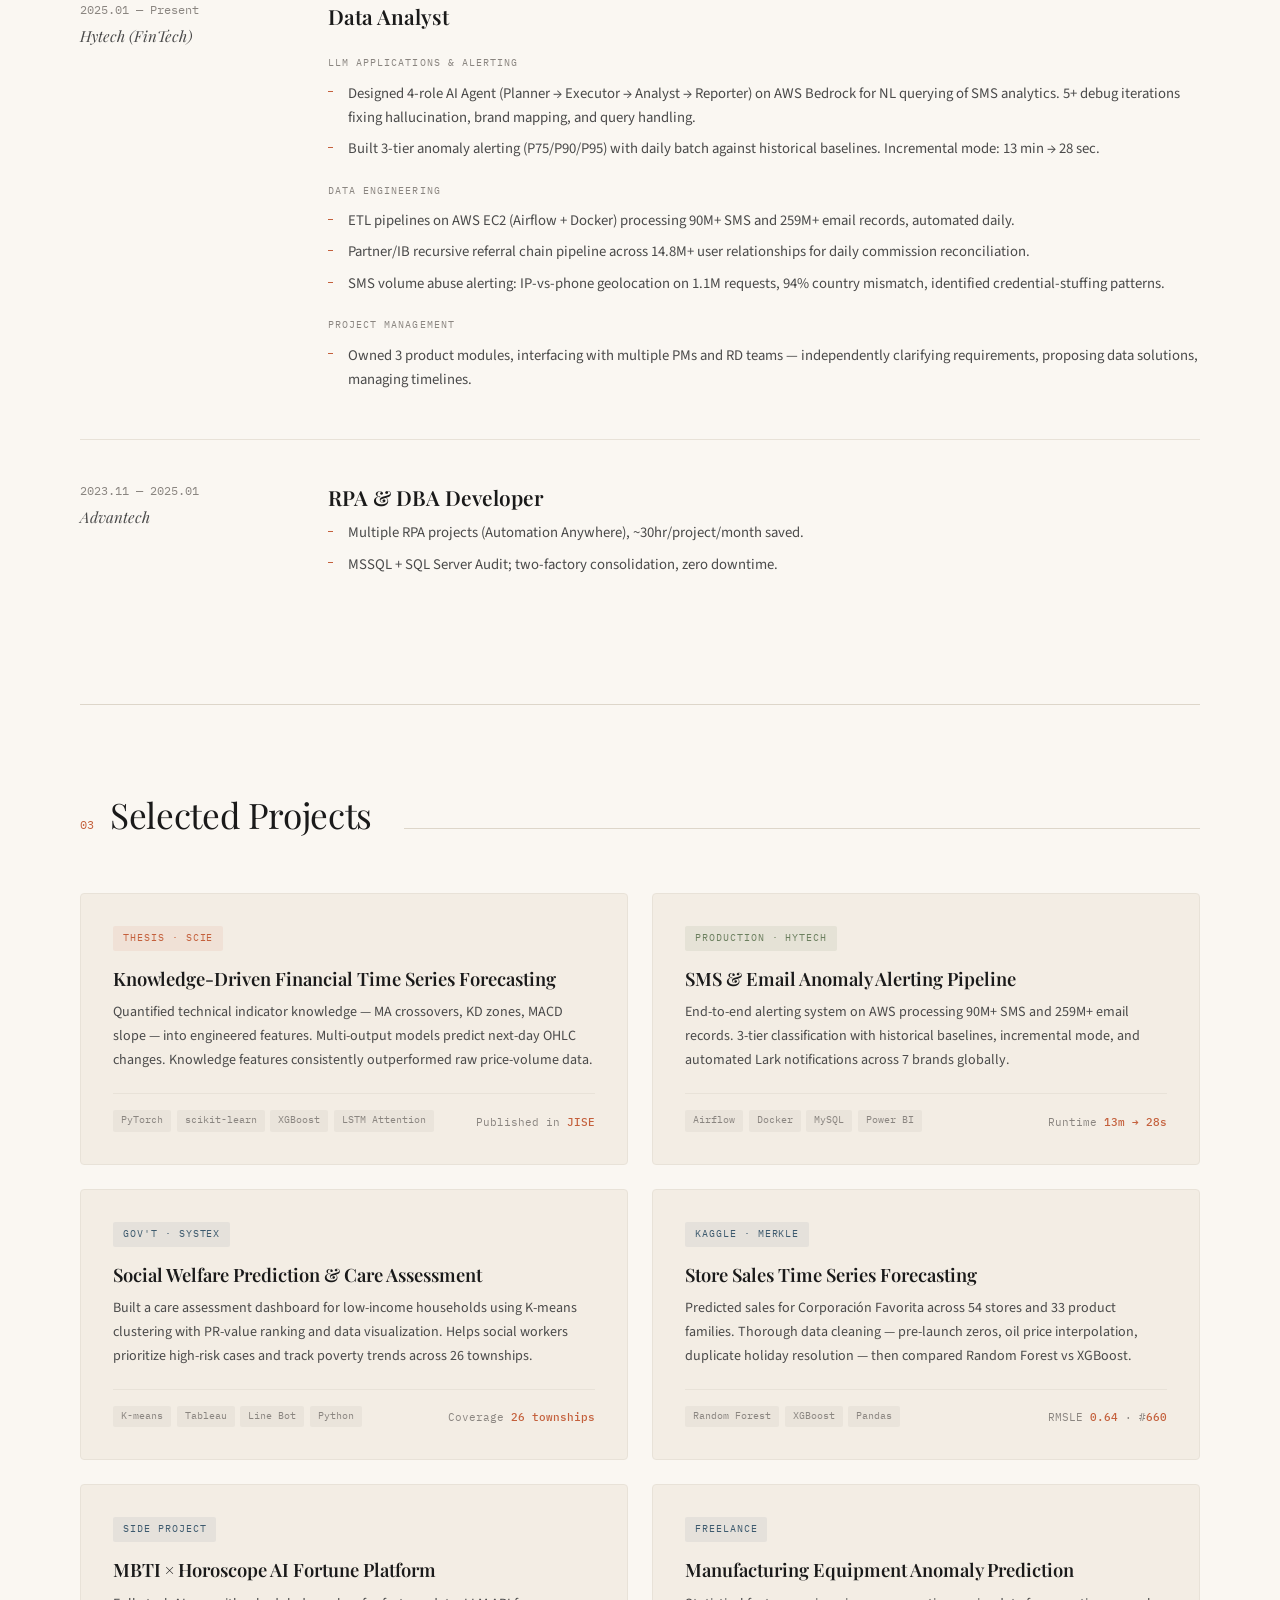
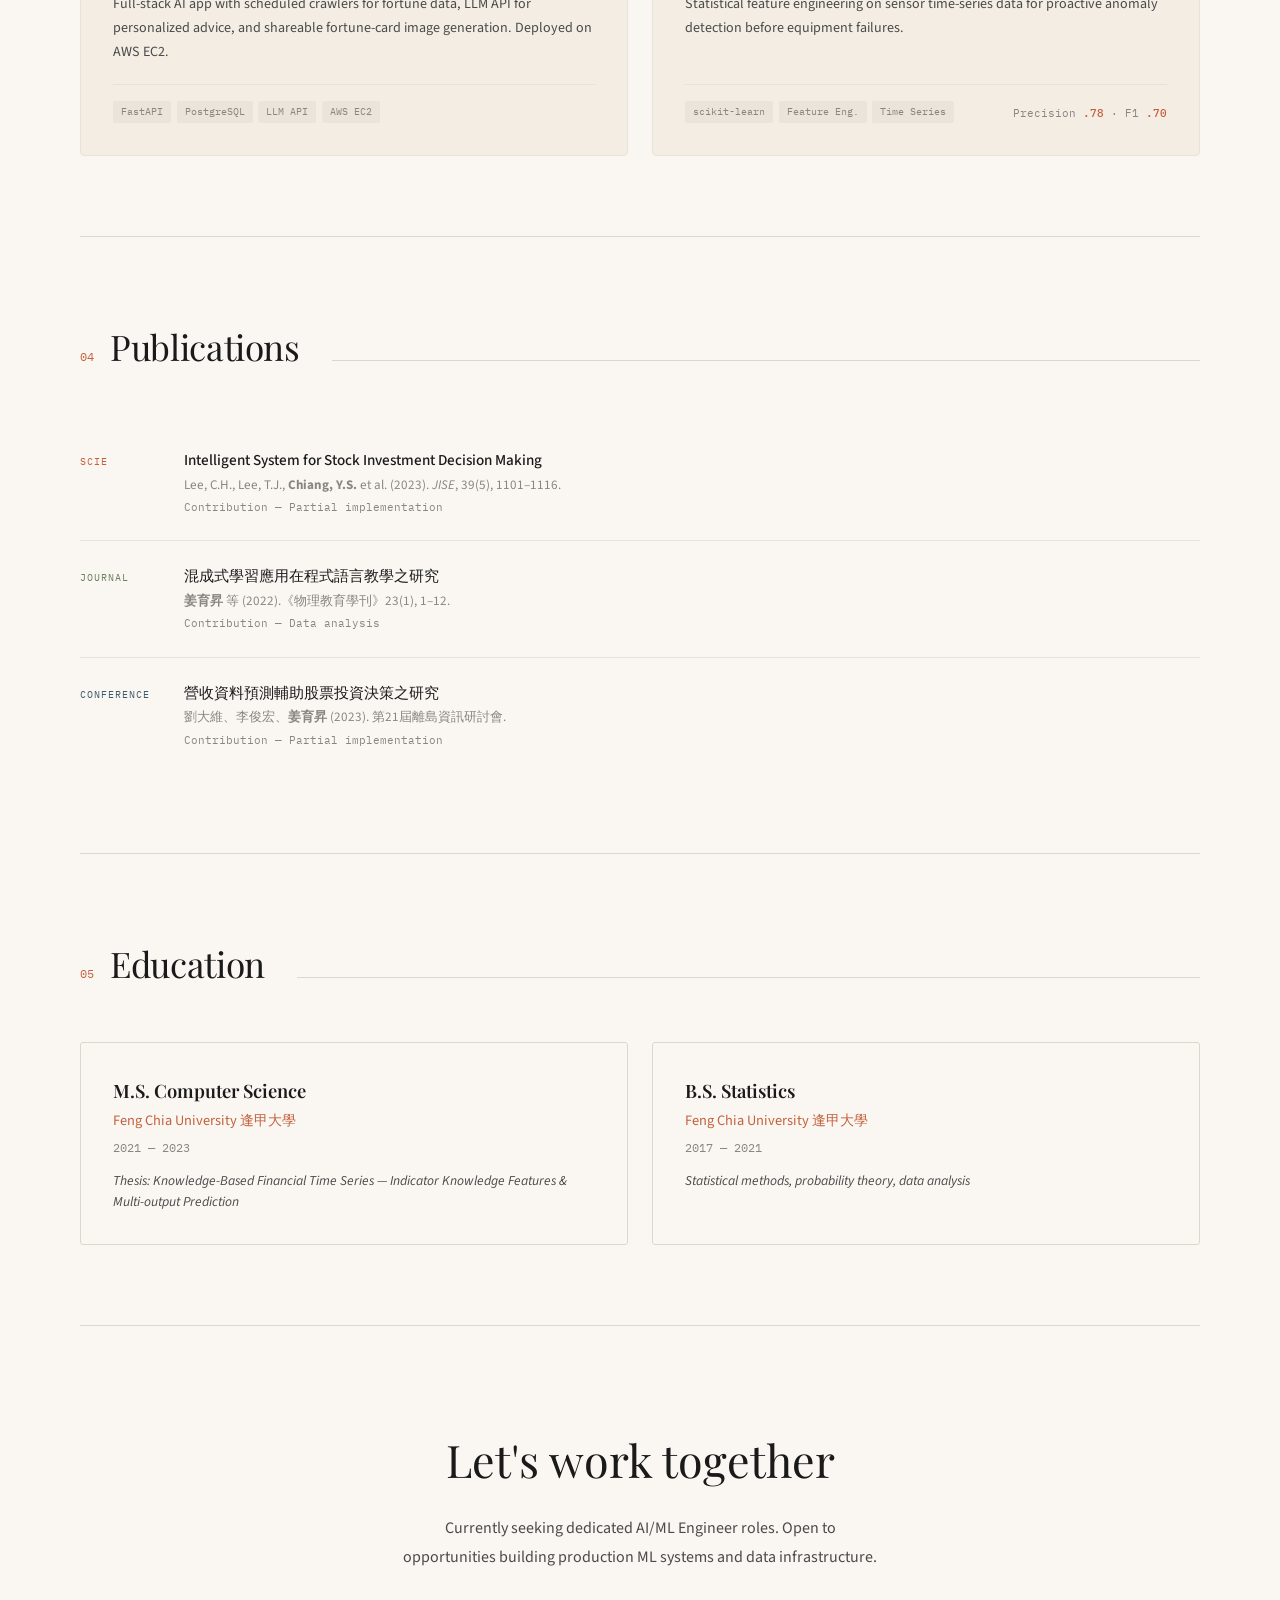
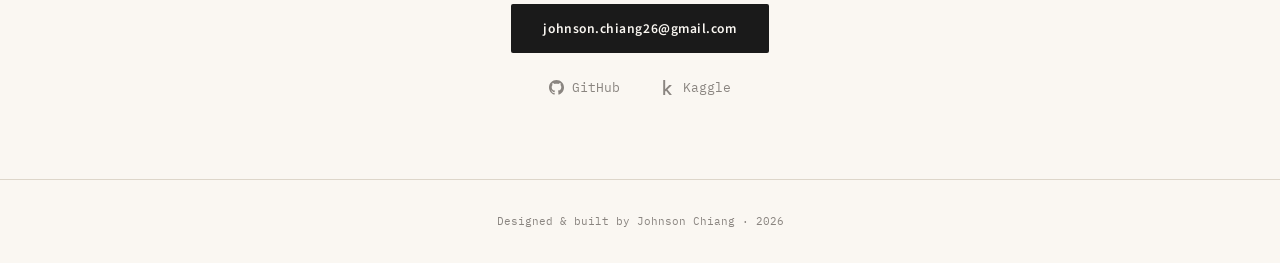
==== commit a3e9b1a3: "change some word" ====
--- a/index.html
+++ b/index.html
@@ -403,12 +403,12 @@
         <p>AWS EC2 / Bedrock / S3, Docker, Airflow, FastAPI, MySQL, PostgreSQL, Linux</p>
       </div>
       <div class="skill-col">
-        <h3 data-en="Languages" data-zh="語言與工具">Languages</h3>
-        <p>Python, SQL, R, Git, Claude Code</p>
+        <h3 data-en="Languages" data-zh="程式語言">Languages</h3>
+        <p>Python, SQL, R</p>
       </div>
       <div class="skill-col">
-        <h3 data-en="Visualization" data-zh="視覺化">Visualization</h3>
-        <p>Power BI, Tableau, Matplotlib, R Shiny</p>
+        <h3 data-en="Tools" data-zh="工具">Tools</h3>
+        <p>Git, Claude Code, Power BI, Tableau, Matplotlib, R Shiny</p>
       </div>
     </div>
   </div>
@@ -443,7 +443,7 @@
         <ul class="exp-points">
           <li data-en="ETL pipelines on AWS EC2 (Airflow + Docker) processing 90M+ SMS and 259M+ email records, automated daily." data-zh="AWS EC2 ETL Pipeline（Airflow + Docker），處理 9,000萬+ SMS 與 2.59億+ Email，每日自動排程。">ETL pipelines on AWS EC2 (Airflow + Docker) processing 90M+ SMS and 259M+ email records, automated daily.</li>
           <li data-en="Partner/IB recursive referral chain pipeline across 14.8M+ user relationships for daily commission reconciliation." data-zh="Partner/IB 遞迴返傭鏈路分析，每日 1,480萬+ 筆用戶關係，支撐佣金對帳。">Partner/IB recursive referral chain pipeline across 14.8M+ user relationships for daily commission reconciliation.</li>
-          <li data-en="SMS fraud detection: IP-vs-phone geolocation on 1.1M requests, 94% country mismatch, identified credential-stuffing patterns." data-zh="SMS 刷量預警：IP 與手機國家比對 110 萬筆請求，94% 國家不一致率，識別 credential-stuffing 刷量模式。">SMS fraud detection: IP-vs-phone geolocation on 1.1M requests, 94% country mismatch, identified credential-stuffing patterns.</li>
+          <li data-en="SMS volume abuse alerting: IP-vs-phone geolocation on 1.1M requests, 94% country mismatch, identified credential-stuffing patterns." data-zh="SMS 刷量預警：IP 與手機國家比對 110 萬筆請求，94% 國家不一致率，識別 credential-stuffing 刷量模式。">SMS volume abuse alerting: IP-vs-phone geolocation on 1.1M requests, 94% country mismatch, identified credential-stuffing patterns.</li>
         </ul>
 
         <div class="exp-label" data-en="Project Management" data-zh="專案管理">Project Management</div>
@@ -511,10 +511,10 @@
           <span class="project-category" data-en="Gov't · SYSTEX" data-zh="政府專案 · 精誠集團">Gov't · SYSTEX</span>
         </div>
         <h3 data-en="Social Welfare Prediction &amp; Care Assessment" data-zh="社會福利預測與關懷評估系統">Social Welfare Prediction &amp; Care Assessment</h3>
-        <p data-en="AI prediction model for low-income household applications (XGBoost, 84.93% accuracy) and a care assessment dashboard using K-means clustering with PR-value ranking. Helps social workers prioritize cases across 26 townships." data-zh="低收入戶申請 AI 預測模型（XGBoost，準確度 84.93%）與關懷評估儀表板，使用 K-means 分群搭配 PR 值排序。協助社工人員優先處理高風險個案，覆蓋 26 個鄉鎮市。">AI prediction model for low-income household applications (XGBoost, 84.93% accuracy) and a care assessment dashboard using K-means clustering with PR-value ranking. Helps social workers prioritize cases across 26 townships.</p>
+        <p data-en="Built a care assessment dashboard for low-income households using K-means clustering with PR-value ranking and data visualization. Helps social workers prioritize high-risk cases and track poverty trends across 26 townships." data-zh="建構低收入戶關懷評估儀表板，使用 K-means 分群搭配 PR 值排序與資料視覺化。協助社工人員優先處理高風險個案、追蹤脫貧趨勢，覆蓋 26 個鄉鎮市。">Built a care assessment dashboard for low-income households using K-means clustering with PR-value ranking and data visualization. Helps social workers prioritize high-risk cases and track poverty trends across 26 townships.</p>
         <div class="project-footer">
-          <div class="project-stack"><span>XGBoost</span><span>K-means</span><span>Tableau</span><span>Line Bot</span></div>
-          <div class="project-stat" data-en="Accuracy <strong>84.93%</strong>" data-zh="準確度 <strong>84.93%</strong>">Accuracy <strong>84.93%</strong></div>
+          <div class="project-stack"><span>K-means</span><span>Tableau</span><span>Line Bot</span><span>Python</span></div>
+          <div class="project-stat" data-en="Coverage <strong>26 townships</strong>" data-zh="覆蓋 <strong>26 鄉鎮市</strong>">Coverage <strong>26 townships</strong></div>
         </div>
       </div>
 
@@ -647,7 +647,7 @@
   </div>
 </section>
 
-<footer class="footer" data-en="Designed &amp; built by Johnson Chiang · 2025" data-zh="姜育昇設計與建置 · 2025">Designed &amp; built by Johnson Chiang · 2025</footer>
+<footer class="footer" data-en="Designed &amp; built by Johnson Chiang · 2026" data-zh="姜育昇設計與建置 · 2026">Designed &amp; built by Johnson Chiang · 2026</footer>
 
 <script>
   // ═══ NAV SCROLL ═══
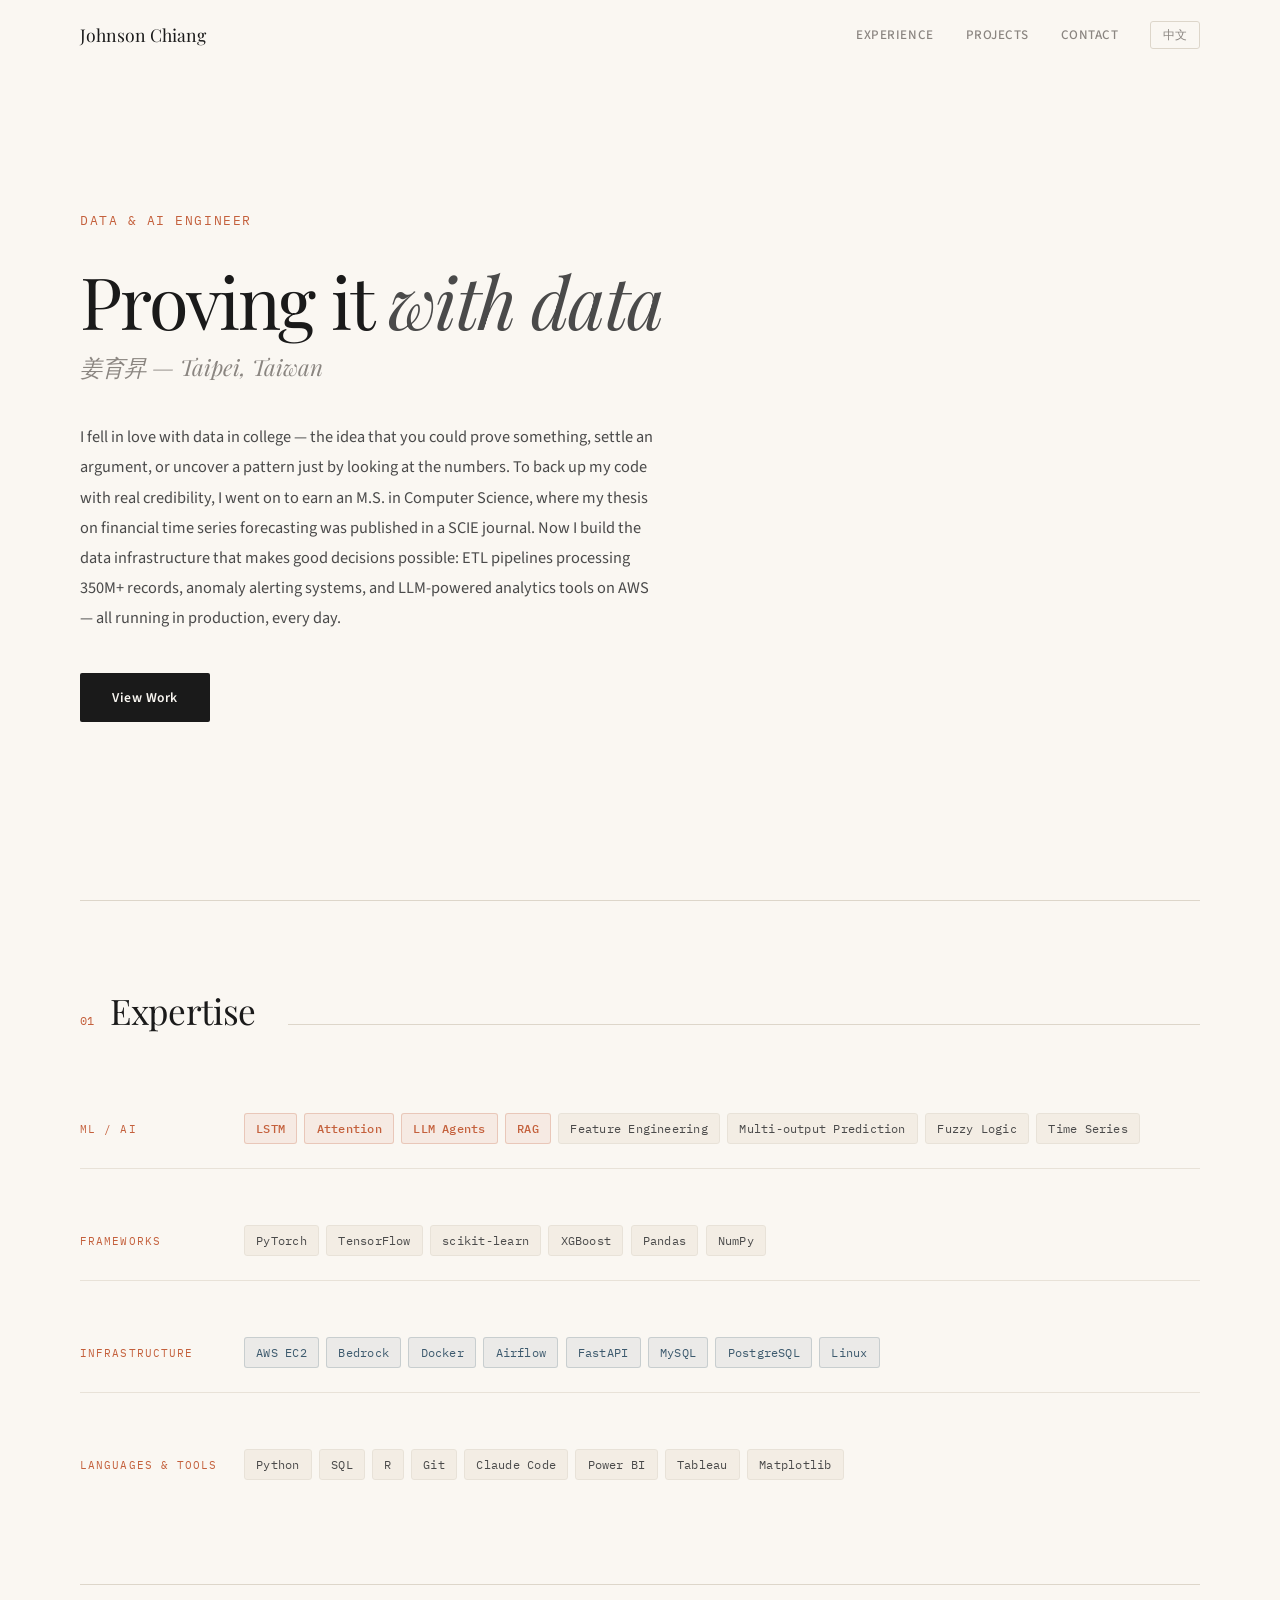
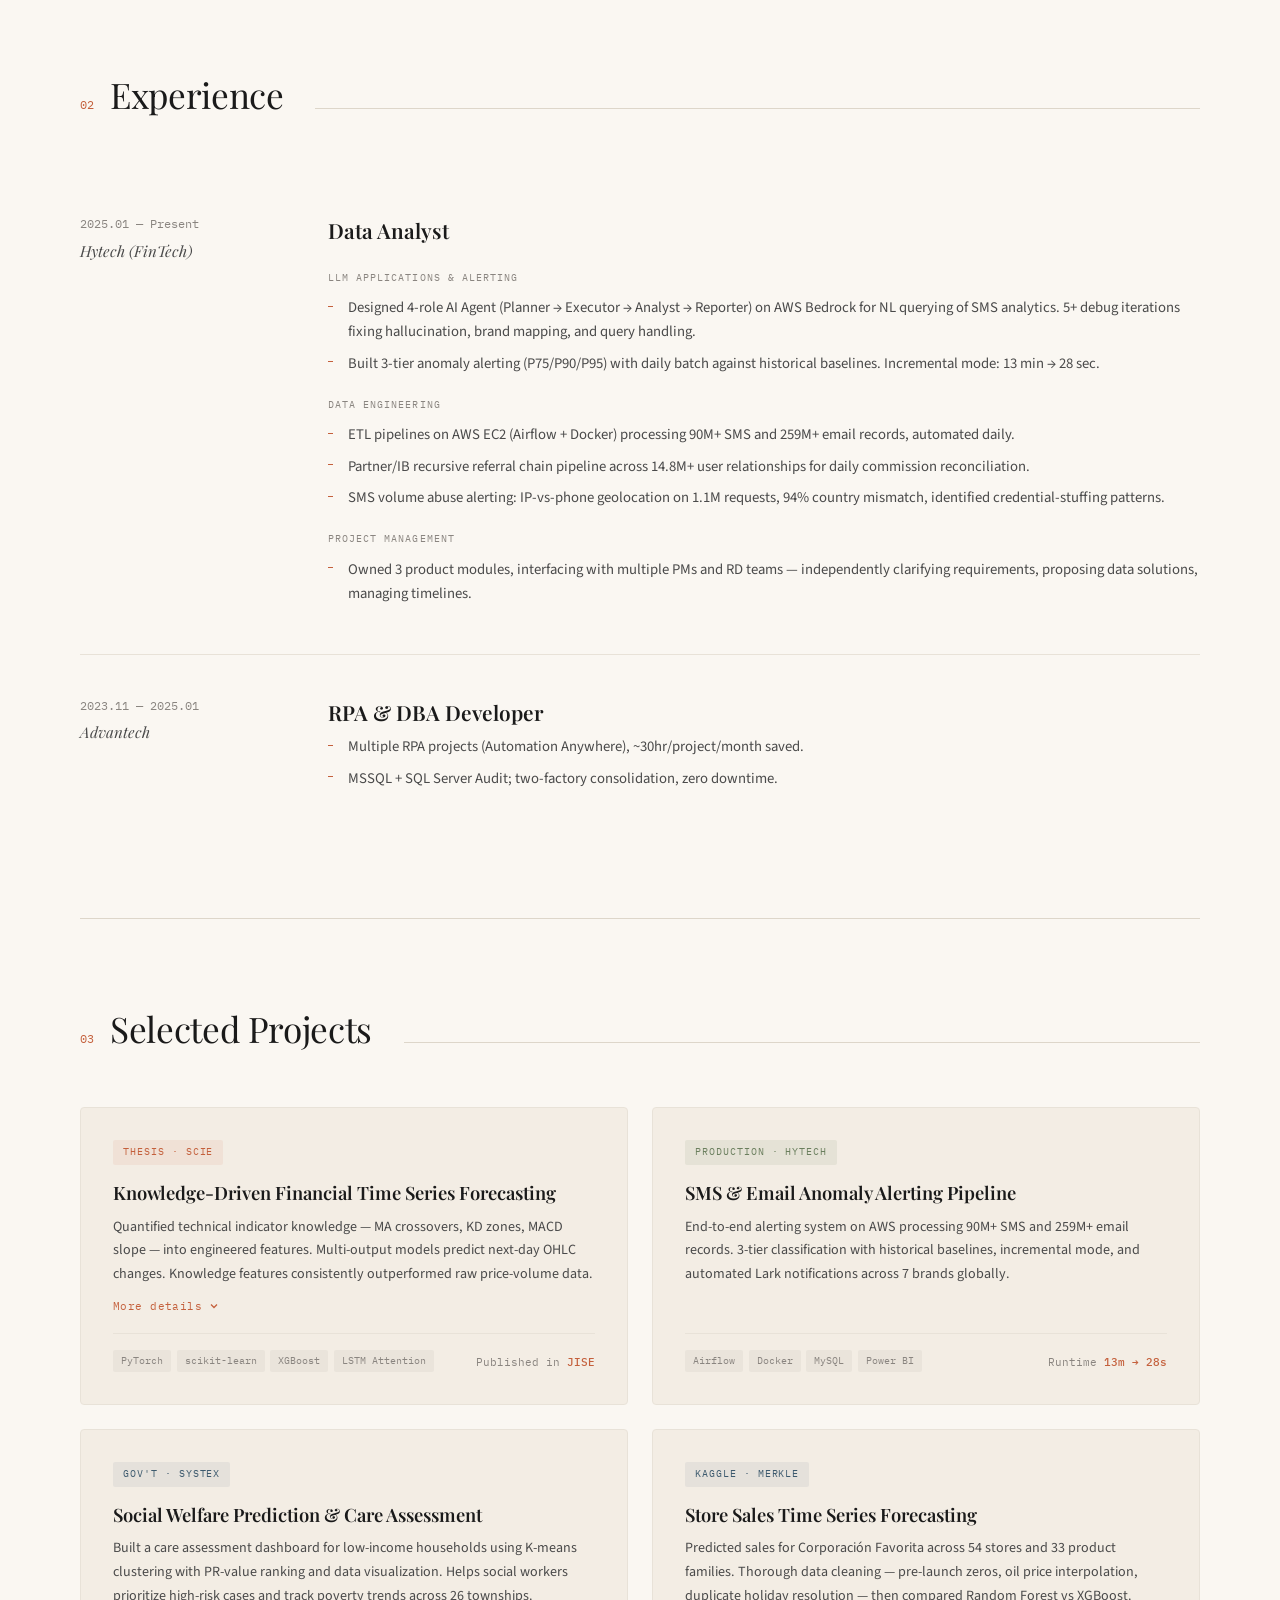
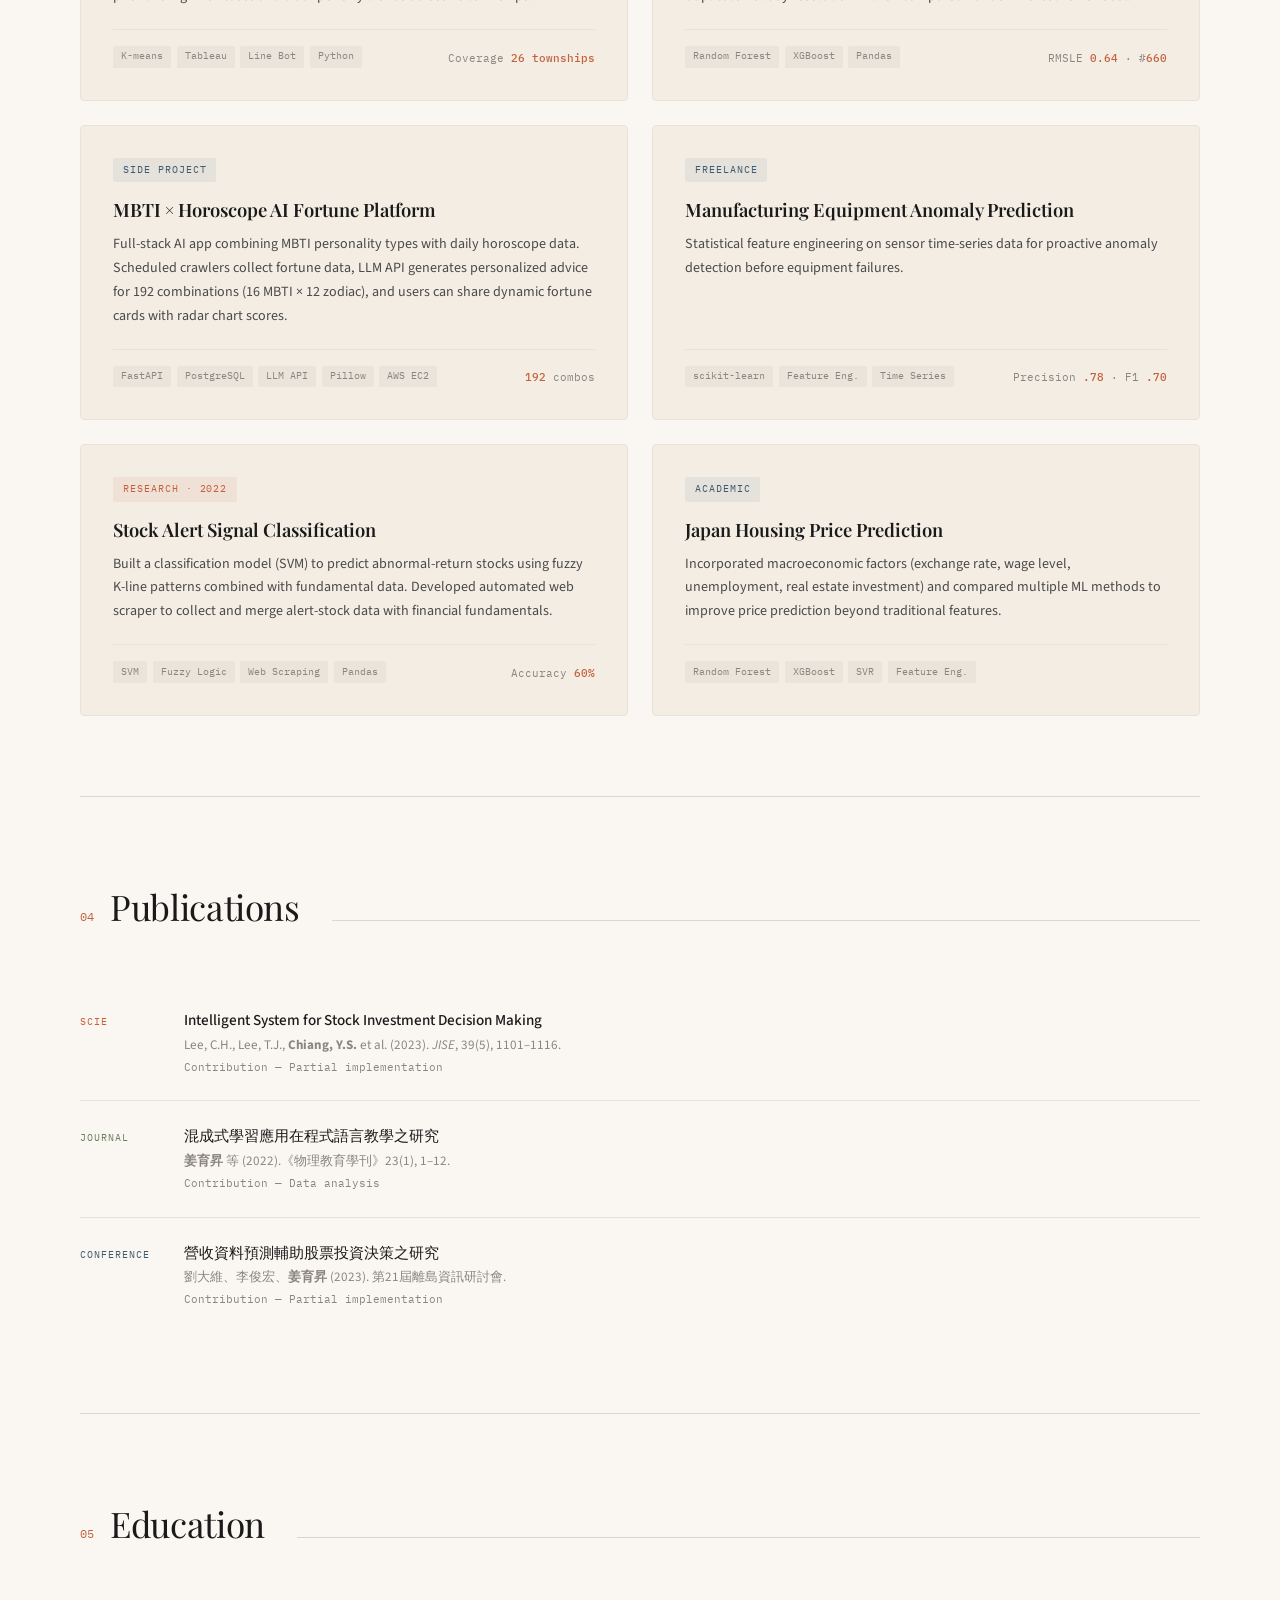
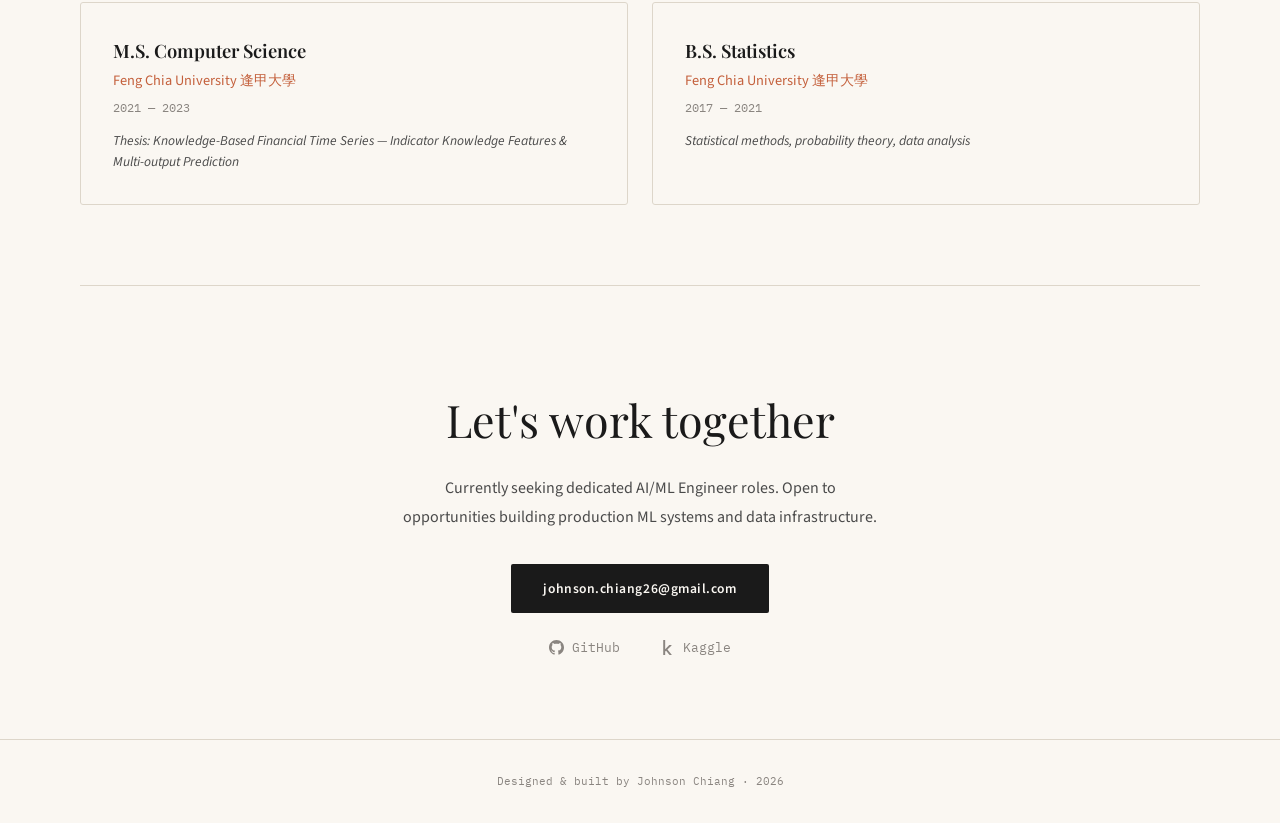
==== commit 58ac53b0: "Update index.html 調整一下內容排版" ====
--- a/index.html
+++ b/index.html
@@ -176,21 +176,26 @@
     .section-line { flex:1; height:1px; background:var(--border); margin-left:1rem; }
 
     /* ═══ SKILLS ═══ */
-    .skills-row {
-      display:grid; grid-template-columns:repeat(5,1fr);
-      border:1px solid var(--border); border-radius:3px; overflow:hidden;
-    }
-    .skill-col {
-      padding:1.75rem 1.5rem; border-right:1px solid var(--border);
-      transition:background 0.25s;
-    }
-    .skill-col:last-child { border-right:none; }
-    .skill-col:hover { background:var(--warm-white); }
-    .skill-col h3 {
-      font-family:var(--mono); font-size:0.65rem; letter-spacing:0.12em;
-      text-transform:uppercase; color:var(--terracotta); margin-bottom:0.85rem;
-    }
-    .skill-col p { font-size:0.85rem; line-height:1.65; color:var(--ink-light); }
+    .skills-section { display:flex; flex-direction:column; gap:2rem; }
+    .skills-group {
+      display:grid; grid-template-columns:140px 1fr; gap:1.5rem; align-items:baseline;
+      padding:1.5rem 0; border-bottom:1px solid var(--border-light);
+    }
+    .skills-group:last-child { border-bottom:none; }
+    .skills-group-label {
+      font-family:var(--mono); font-size:0.68rem; letter-spacing:0.1em;
+      text-transform:uppercase; color:var(--terracotta); padding-top:0.15rem;
+    }
+    .skills-tags { display:flex; flex-wrap:wrap; gap:0.45rem; }
+    .skill-tag {
+      font-family:var(--mono); font-size:0.72rem; letter-spacing:0.02em;
+      color:var(--ink-light); background:var(--warm-white);
+      border:1px solid var(--border-light); padding:0.3rem 0.7rem;
+      border-radius:3px; transition:all 0.2s; white-space:nowrap;
+    }
+    .skill-tag:hover { border-color:var(--terracotta); color:var(--terracotta); background:var(--terracotta-light); }
+    .skill-tag.accent { color:var(--terracotta); border-color:rgba(196,96,60,0.25); background:var(--terracotta-light); font-weight:500; }
+    .skill-tag.infra { color:var(--slate); border-color:rgba(61,90,110,0.2); background:var(--slate-light); }
 
     /* ═══ EXPERIENCE ═══ */
     .exp-entry {
@@ -260,6 +265,39 @@
     }
     .project-stat strong { color:var(--terracotta); font-weight:500; }
 
+    /* ═══ EXPANDABLE PROJECT DETAIL ═══ */
+    .project-expand-btn {
+      font-family:var(--mono); font-size:0.68rem; letter-spacing:0.04em;
+      color:var(--terracotta); background:none; border:none; cursor:pointer;
+      display:inline-flex; align-items:center; gap:0.35rem; padding:0;
+      margin-top:0.75rem; transition:opacity 0.2s;
+    }
+    .project-expand-btn:hover { opacity:0.7; }
+    .project-expand-btn svg { width:12px; height:12px; transition:transform 0.3s; }
+    .project-expand-btn.open svg { transform:rotate(180deg); }
+
+    .project-detail {
+      max-height:0; overflow:hidden; transition:max-height 0.45s ease, opacity 0.35s ease;
+      opacity:0;
+    }
+    .project-detail.open { opacity:1; }
+    .project-detail-inner {
+      padding-top:1.25rem; margin-top:1rem; border-top:1px dashed var(--border);
+    }
+    .detail-points { list-style:none; margin:0; padding:0; }
+    .detail-points li {
+      position:relative; padding-left:1.15rem; margin-bottom:0.55rem;
+      font-size:0.84rem; line-height:1.7; color:var(--ink-light);
+    }
+    .detail-points li::before {
+      content:''; position:absolute; left:0; top:0.65em;
+      width:5px; height:1px; background:var(--terracotta);
+    }
+    .detail-tech {
+      margin-top:0.75rem; font-family:var(--mono); font-size:0.72rem;
+      color:var(--ink-muted); line-height:1.6;
+    }
+
     /* ═══ PUBLICATIONS ═══ */
     .pub {
       padding:1.5rem 0; border-bottom:1px solid var(--border-light);
@@ -317,10 +355,7 @@
 
     /* ═══ RESPONSIVE ═══ */
     @media(max-width:900px) {
-      .skills-row { grid-template-columns:repeat(2,1fr); }
-      .skill-col { border-bottom:1px solid var(--border); }
-      .skill-col:nth-child(2n) { border-right:none; }
-      .skill-col:nth-last-child(-n+2) { border-bottom:none; }
+      .skills-group { grid-template-columns:1fr; gap:0.6rem; }
       .projects-grid { grid-template-columns:1fr; }
       .exp-entry { grid-template-columns:1fr; gap:0.5rem; }
       .pub { grid-template-columns:1fr; gap:0.35rem; }
@@ -340,9 +375,6 @@
       .section { padding:3.5rem 1.5rem; }
       .divider { padding:0 1.5rem; }
       .contact { padding:4rem 1.5rem 3.5rem; }
-      .skills-row { grid-template-columns:1fr; }
-      .skill-col { border-right:none; border-bottom:1px solid var(--border); }
-      .skill-col:last-child { border-bottom:none; }
     }
   </style>
 </head>
@@ -389,26 +421,56 @@
       <h2 class="section-heading" data-en="Expertise" data-zh="核心技能">Expertise</h2>
       <div class="section-line"></div>
     </div>
-    <div class="skills-row">
-      <div class="skill-col">
-        <h3>ML / AI</h3>
-        <p data-en="Time Series (LSTM, RNN, Attention), Feature Engineering, Multi-output Prediction, Fuzzy Logic, LLM Agents with RAG" data-zh="時間序列（LSTM、RNN、Attention）、特徵工程與選取、多輸出迴歸/分類、模糊邏輯、LLM Agent（RAG、多角色編排）">Time Series (LSTM, RNN, Attention), Feature Engineering, Multi-output Prediction, Fuzzy Logic, LLM Agents with RAG</p>
-      </div>
-      <div class="skill-col">
-        <h3 data-en="Frameworks" data-zh="框架">Frameworks</h3>
-        <p>PyTorch, TensorFlow, scikit-learn, XGBoost, SVR, SVM, Random Forest, Pandas, NumPy</p>
-      </div>
-      <div class="skill-col">
-        <h3 data-en="Infrastructure" data-zh="基礎建設">Infrastructure</h3>
-        <p>AWS EC2 / Bedrock / S3, Docker, Airflow, FastAPI, MySQL, PostgreSQL, Linux</p>
-      </div>
-      <div class="skill-col">
-        <h3 data-en="Languages" data-zh="程式語言">Languages</h3>
-        <p>Python, SQL, R</p>
-      </div>
-      <div class="skill-col">
-        <h3 data-en="Tools" data-zh="工具">Tools</h3>
-        <p>Git, Claude Code, Power BI, Tableau, Matplotlib, R Shiny</p>
+    <div class="skills-section">
+      <div class="skills-group">
+        <div class="skills-group-label">ML / AI</div>
+        <div class="skills-tags">
+          <span class="skill-tag accent">LSTM</span>
+          <span class="skill-tag accent">Attention</span>
+          <span class="skill-tag accent">LLM Agents</span>
+          <span class="skill-tag accent">RAG</span>
+          <span class="skill-tag">Feature Engineering</span>
+          <span class="skill-tag">Multi-output Prediction</span>
+          <span class="skill-tag">Fuzzy Logic</span>
+          <span class="skill-tag">Time Series</span>
+        </div>
+      </div>
+      <div class="skills-group">
+        <div class="skills-group-label" data-en="Frameworks" data-zh="框架">Frameworks</div>
+        <div class="skills-tags">
+          <span class="skill-tag">PyTorch</span>
+          <span class="skill-tag">TensorFlow</span>
+          <span class="skill-tag">scikit-learn</span>
+          <span class="skill-tag">XGBoost</span>
+          <span class="skill-tag">Pandas</span>
+          <span class="skill-tag">NumPy</span>
+        </div>
+      </div>
+      <div class="skills-group">
+        <div class="skills-group-label" data-en="Infrastructure" data-zh="基礎建設">Infrastructure</div>
+        <div class="skills-tags">
+          <span class="skill-tag infra">AWS EC2</span>
+          <span class="skill-tag infra">Bedrock</span>
+          <span class="skill-tag infra">Docker</span>
+          <span class="skill-tag infra">Airflow</span>
+          <span class="skill-tag infra">FastAPI</span>
+          <span class="skill-tag infra">MySQL</span>
+          <span class="skill-tag infra">PostgreSQL</span>
+          <span class="skill-tag infra">Linux</span>
+        </div>
+      </div>
+      <div class="skills-group">
+        <div class="skills-group-label" data-en="Languages & Tools" data-zh="語言與工具">Languages & Tools</div>
+        <div class="skills-tags">
+          <span class="skill-tag">Python</span>
+          <span class="skill-tag">SQL</span>
+          <span class="skill-tag">R</span>
+          <span class="skill-tag">Git</span>
+          <span class="skill-tag">Claude Code</span>
+          <span class="skill-tag">Power BI</span>
+          <span class="skill-tag">Tableau</span>
+          <span class="skill-tag">Matplotlib</span>
+        </div>
       </div>
     </div>
   </div>
@@ -488,6 +550,22 @@
         </div>
         <h3 data-en="Knowledge-Driven Financial Time Series Forecasting" data-zh="知識驅動的金融時間序列預測">Knowledge-Driven Financial Time Series Forecasting</h3>
         <p data-en="Quantified technical indicator knowledge — MA crossovers, KD zones, MACD slope — into engineered features. Multi-output models predict next-day OHLC changes. Knowledge features consistently outperformed raw price-volume data." data-zh="將技術指標知識（MA交叉、KD超買超賣區、MACD斜率）量化為特徵，搭配 SVR、XGBoost、LSTM Attention 多輸出模型預測隔日 OHLC 漲跌幅。知識特徵顯著優於原始量價資料。">Quantified technical indicator knowledge — MA crossovers, KD zones, MACD slope — into engineered features. Multi-output models predict next-day OHLC changes. Knowledge features consistently outperformed raw price-volume data.</p>
+        <button class="project-expand-btn" onclick="toggleDetail(this)" data-en="More details" data-zh="展開詳情">
+          More details
+          <svg viewBox="0 0 24 24" fill="none" stroke="currentColor" stroke-width="2.5"><path d="M6 9l6 6 6-6"/></svg>
+        </button>
+        <div class="project-detail" id="thesisDetail">
+          <div class="project-detail-inner">
+            <ul class="detail-points">
+              <li data-en="Developed a multi-output regression model (SVR, XGBoost, LSTM+Attention) to simultaneously predict next-day Open, High, Low, Close price changes — not just direction, but magnitude." data-zh="建構多輸出迴歸模型（SVR、XGBoost、LSTM+Attention），同時預測隔日 Open、High、Low、Close 的漲跌幅度，不僅預測方向，更預測幅度。">Developed a multi-output regression model (SVR, XGBoost, LSTM+Attention) to simultaneously predict next-day Open, High, Low, Close price changes — not just direction, but magnitude.</li>
+              <li data-en="Transformed 158 raw technical indicators into &quot;knowledge features&quot; via arithmetic operations (e.g. MA5 − MA20, KD > 80), allowing models to learn indicator semantics rather than memorizing values." data-zh="將 158 個原始技術指標透過算術運算轉換為「知識特徵」（例如 MA5 − MA20、KD > 80），讓模型學習指標語義而非記憶數值。">Transformed 158 raw technical indicators into "knowledge features" via arithmetic operations (e.g. MA5 − MA20, KD > 80), allowing models to learn indicator semantics rather than memorizing values.</li>
+              <li data-en="Applied forward/backward feature selection to identify optimal subsets from 158 technical indicators, significantly improving prediction accuracy." data-zh="應用前向/後向特徵選取，從 158 個技術指標中篩選最佳子集，顯著提升預測精準度。">Applied forward/backward feature selection to identify optimal subsets from 158 technical indicators, significantly improving prediction accuracy.</li>
+              <li data-en="Integrated fuzzy logic systems to quantify expert linguistic terms (e.g. &quot;high volume breakout&quot;, &quot;golden cross&quot;) into numerical features, bridging domain knowledge with ML models." data-zh="整合模糊邏輯系統，將專家語言（如「爆量突破」「黃金交叉」）量化為數值特徵，橋接領域知識與機器學習模型。">Integrated fuzzy logic systems to quantify expert linguistic terms (e.g. "high volume breakout", "golden cross") into numerical features, bridging domain knowledge with ML models.</li>
+              <li data-en="Published as: Lee, C.H., Lee, T.J., Chiang, Y.S. et al. (2023). &quot;Intelligent System for Stock Investment Decision Making.&quot; JISE, 39(5), 1101–1116. (SCIE indexed)" data-zh="發表為：Lee, C.H., Lee, T.J., Chiang, Y.S. et al. (2023).「Intelligent System for Stock Investment Decision Making」JISE, 39(5), 1101–1116.（SCIE 索引）">Published as: Lee, C.H., Lee, T.J., Chiang, Y.S. et al. (2023). "Intelligent System for Stock Investment Decision Making." JISE, 39(5), 1101–1116. (SCIE indexed)</li>
+            </ul>
+            <div class="detail-tech">Tech — PyTorch · scikit-learn · XGBoost · SVR · LSTM Attention · Pandas · Fuzzy Logic</div>
+          </div>
+        </div>
         <div class="project-footer">
           <div class="project-stack"><span>PyTorch</span><span>scikit-learn</span><span>XGBoost</span><span>LSTM Attention</span></div>
           <div class="project-stat" data-en="Published in <strong>JISE</strong>" data-zh="發表於 <strong>JISE</strong>">Published in <strong>JISE</strong></div>
@@ -535,9 +613,10 @@
           <span class="project-category" data-en="Side Project" data-zh="個人專案">Side Project</span>
         </div>
         <h3 data-en="MBTI × Horoscope AI Fortune Platform" data-zh="MBTI × 星座 AI 運勢平台">MBTI × Horoscope AI Fortune Platform</h3>
-        <p data-en="Full-stack AI app with scheduled crawlers for fortune data, LLM API for personalized advice, and shareable fortune-card image generation. Deployed on AWS EC2." data-zh="FastAPI + PostgreSQL 全端 AI 應用，爬蟲定時採集運勢數據，LLM API 產生個人化建議與分享圖片功能，部署於 AWS EC2。">Full-stack AI app with scheduled crawlers for fortune data, LLM API for personalized advice, and shareable fortune-card image generation. Deployed on AWS EC2.</p>
+        <p data-en="Full-stack AI app combining MBTI personality types with daily horoscope data. Scheduled crawlers collect fortune data, LLM API generates personalized advice for 192 combinations (16 MBTI × 12 zodiac), and users can share dynamic fortune cards with radar chart scores." data-zh="結合 MBTI 人格類型與每日星座運勢的全端 AI 應用。定時爬蟲採集運勢數據，LLM API 為 192 種組合（16 MBTI × 12 星座）生成個人化建議，用戶可分享含雷達圖分數的動態運勢卡片。">Full-stack AI app combining MBTI personality types with daily horoscope data. Scheduled crawlers collect fortune data, LLM API generates personalized advice for 192 combinations (16 MBTI × 12 zodiac), and users can share dynamic fortune cards with radar chart scores.</p>
         <div class="project-footer">
-          <div class="project-stack"><span>FastAPI</span><span>PostgreSQL</span><span>LLM API</span><span>AWS EC2</span></div>
+          <div class="project-stack"><span>FastAPI</span><span>PostgreSQL</span><span>LLM API</span><span>Pillow</span><span>AWS EC2</span></div>
+          <div class="project-stat" data-en="<strong>192</strong> combos" data-zh="<strong>192</strong> 種組合"><strong>192</strong> combos</div>
         </div>
       </div>
 
@@ -550,6 +629,29 @@
         <div class="project-footer">
           <div class="project-stack"><span>scikit-learn</span><span>Feature Eng.</span><span>Time Series</span></div>
           <div class="project-stat">Precision <strong>.78</strong> · F1 <strong>.70</strong></div>
+        </div>
+      </div>
+
+      <div class="project">
+        <div class="project-top">
+          <span class="project-category thesis" data-en="Research · 2022" data-zh="研究專案 · 2022">Research · 2022</span>
+        </div>
+        <h3 data-en="Stock Alert Signal Classification" data-zh="警示股訊號分類預測">Stock Alert Signal Classification</h3>
+        <p data-en="Built a classification model (SVM) to predict abnormal-return stocks using fuzzy K-line patterns combined with fundamental data. Developed automated web scraper to collect and merge alert-stock data with financial fundamentals." data-zh="使用 SVM 分類器基於模糊 K 線型態 + 基本面數據預測異常報酬股票。開發自動化爬蟲進行數據採集與整合。">Built a classification model (SVM) to predict abnormal-return stocks using fuzzy K-line patterns combined with fundamental data. Developed automated web scraper to collect and merge alert-stock data with financial fundamentals.</p>
+        <div class="project-footer">
+          <div class="project-stack"><span>SVM</span><span>Fuzzy Logic</span><span>Web Scraping</span><span>Pandas</span></div>
+          <div class="project-stat" data-en="Accuracy <strong>60%</strong>" data-zh="準確率 <strong>60%</strong>">Accuracy <strong>60%</strong></div>
+        </div>
+      </div>
+
+      <div class="project">
+        <div class="project-top">
+          <span class="project-category" data-en="Academic" data-zh="學術專案">Academic</span>
+        </div>
+        <h3 data-en="Japan Housing Price Prediction" data-zh="日本房價預測">Japan Housing Price Prediction</h3>
+        <p data-en="Incorporated macroeconomic factors (exchange rate, wage level, unemployment, real estate investment) and compared multiple ML methods to improve price prediction beyond traditional features." data-zh="納入總體經濟因子（匯率、薪資水準、失業率、不動產投資額），比較多種 ML 方法，提升傳統特徵之外的房價預測能力。">Incorporated macroeconomic factors (exchange rate, wage level, unemployment, real estate investment) and compared multiple ML methods to improve price prediction beyond traditional features.</p>
+        <div class="project-footer">
+          <div class="project-stack"><span>Random Forest</span><span>XGBoost</span><span>SVR</span><span>Feature Eng.</span></div>
         </div>
       </div>
 
@@ -686,6 +788,36 @@
       el.innerHTML = el.getAttribute('data-' + lang);
     });
   }
+  // ═══ EXPAND PROJECT DETAIL ═══
+  function toggleDetail(btn) {
+    const detail = btn.nextElementSibling;
+    const isOpen = detail.classList.contains('open');
+    btn.classList.toggle('open', !isOpen);
+    if (!isOpen) {
+      detail.style.maxHeight = detail.scrollHeight + 'px';
+      detail.classList.add('open');
+    } else {
+      detail.style.maxHeight = '0';
+      detail.classList.remove('open');
+    }
+    // Update button text based on language
+    const lang = currentLang;
+    btn.textContent = '';
+    const txt = document.createTextNode(!isOpen 
+      ? (lang === 'zh' ? '收起詳情' : 'Less details') 
+      : (lang === 'zh' ? '展開詳情' : 'More details'));
+    const svg = document.createElementNS('http://www.w3.org/2000/svg', 'svg');
+    svg.setAttribute('viewBox', '0 0 24 24');
+    svg.setAttribute('fill', 'none');
+    svg.setAttribute('stroke', 'currentColor');
+    svg.setAttribute('stroke-width', '2.5');
+    const path = document.createElementNS('http://www.w3.org/2000/svg', 'path');
+    path.setAttribute('d', 'M6 9l6 6 6-6');
+    svg.appendChild(path);
+    btn.appendChild(txt);
+    btn.appendChild(svg);
+    btn.classList.toggle('open', !isOpen);
+  }
 </script>
 
 </body>
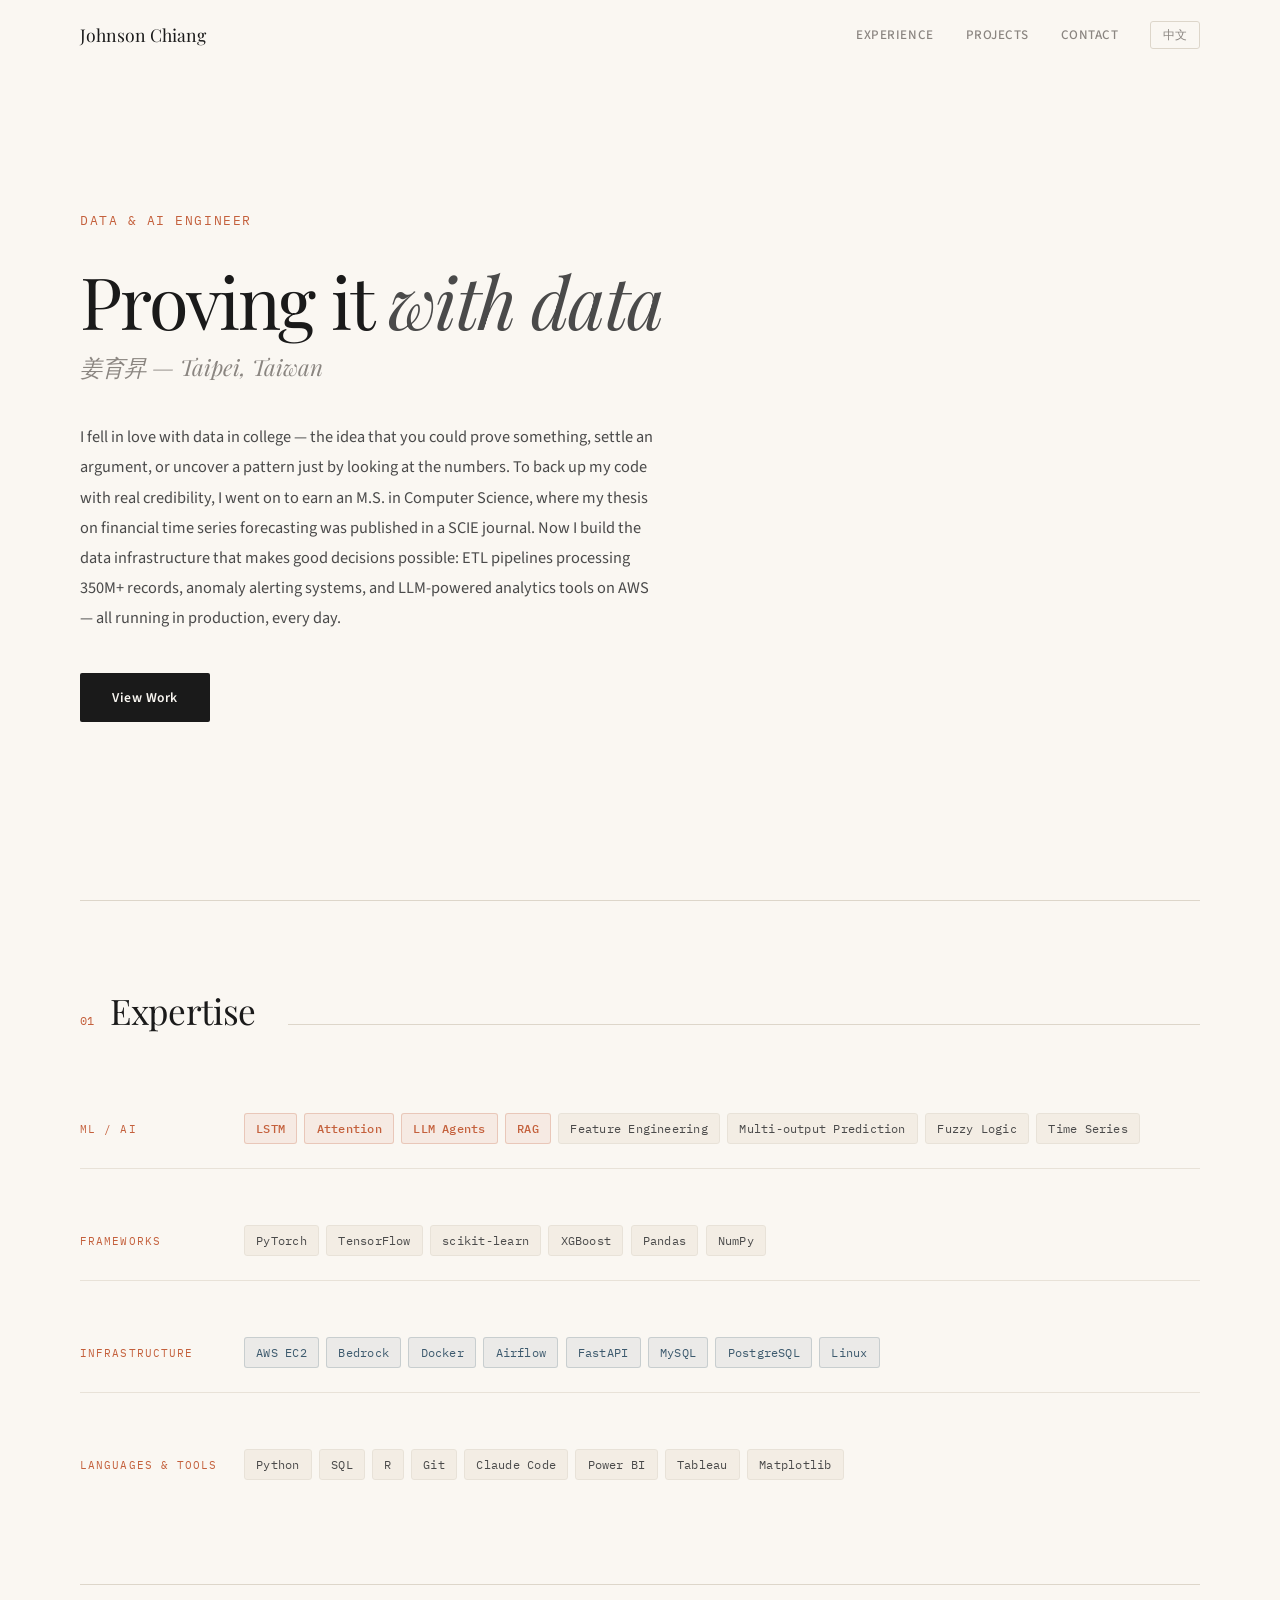
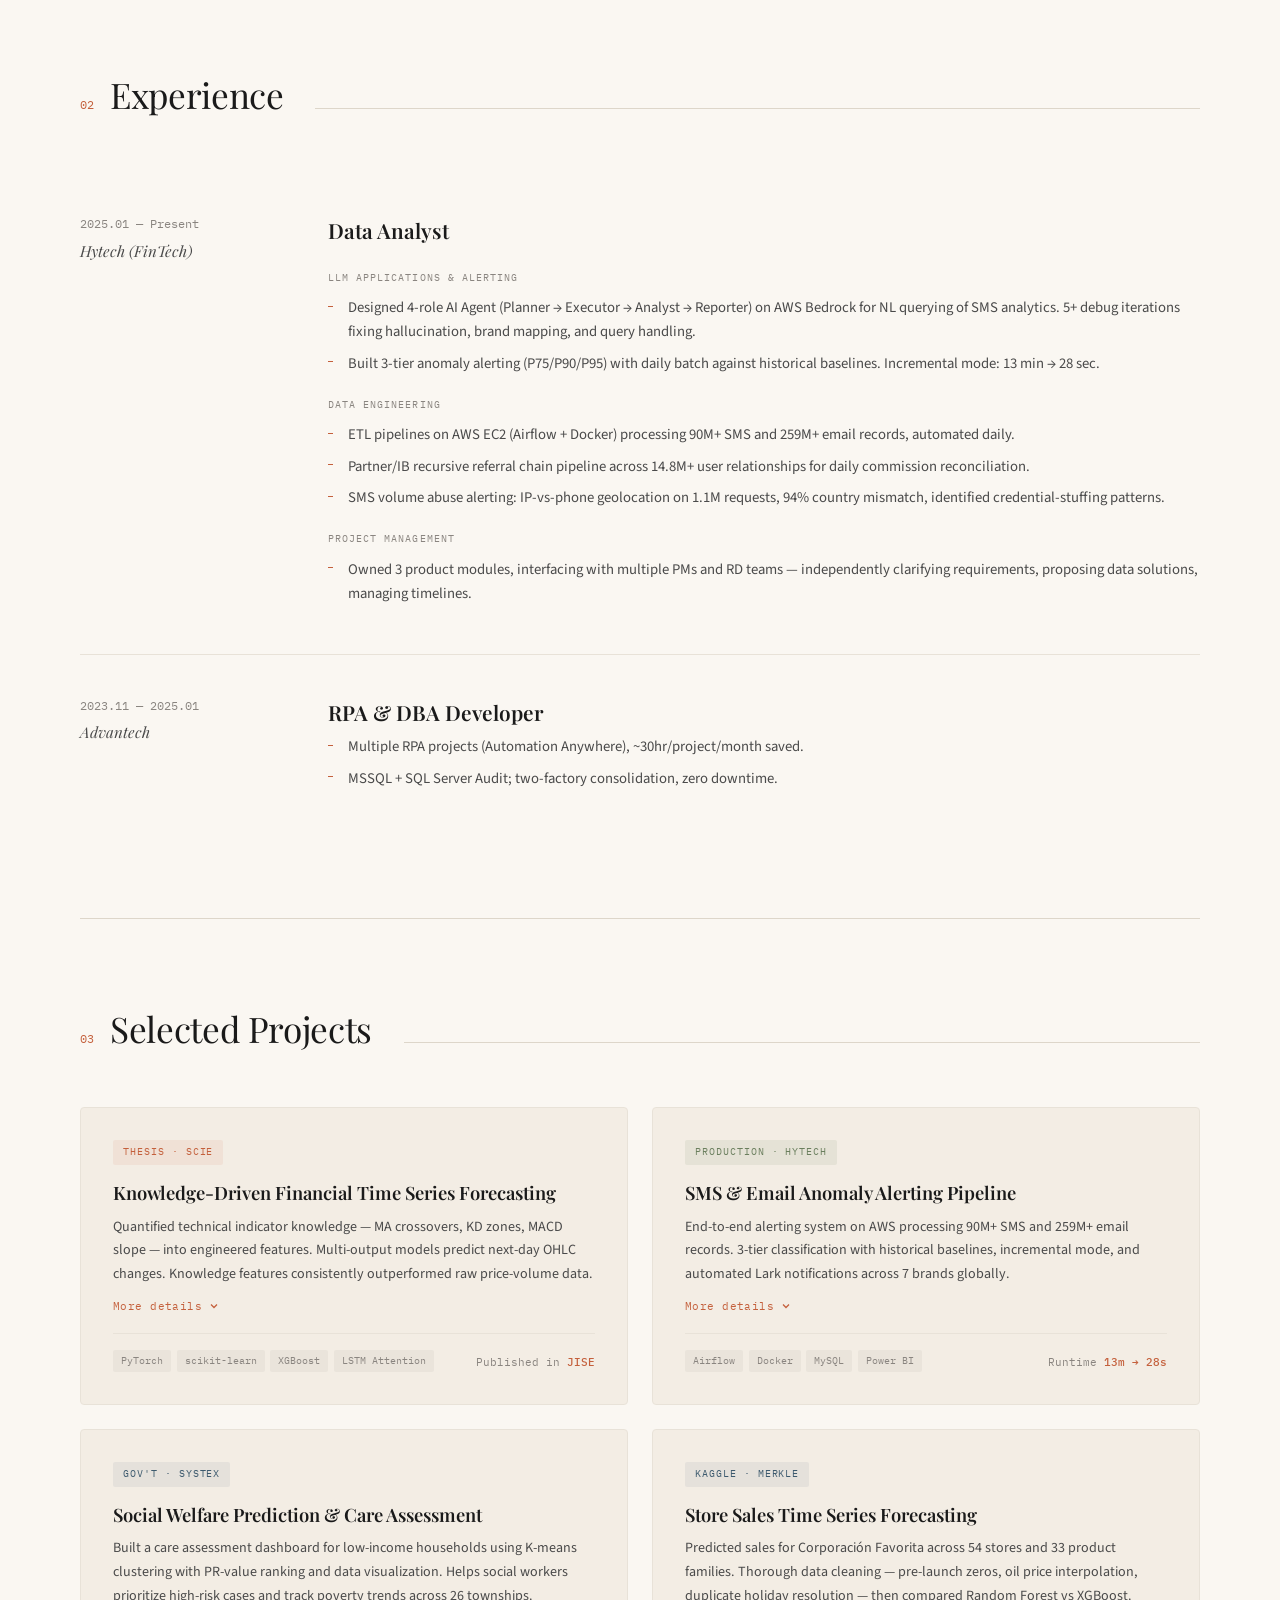
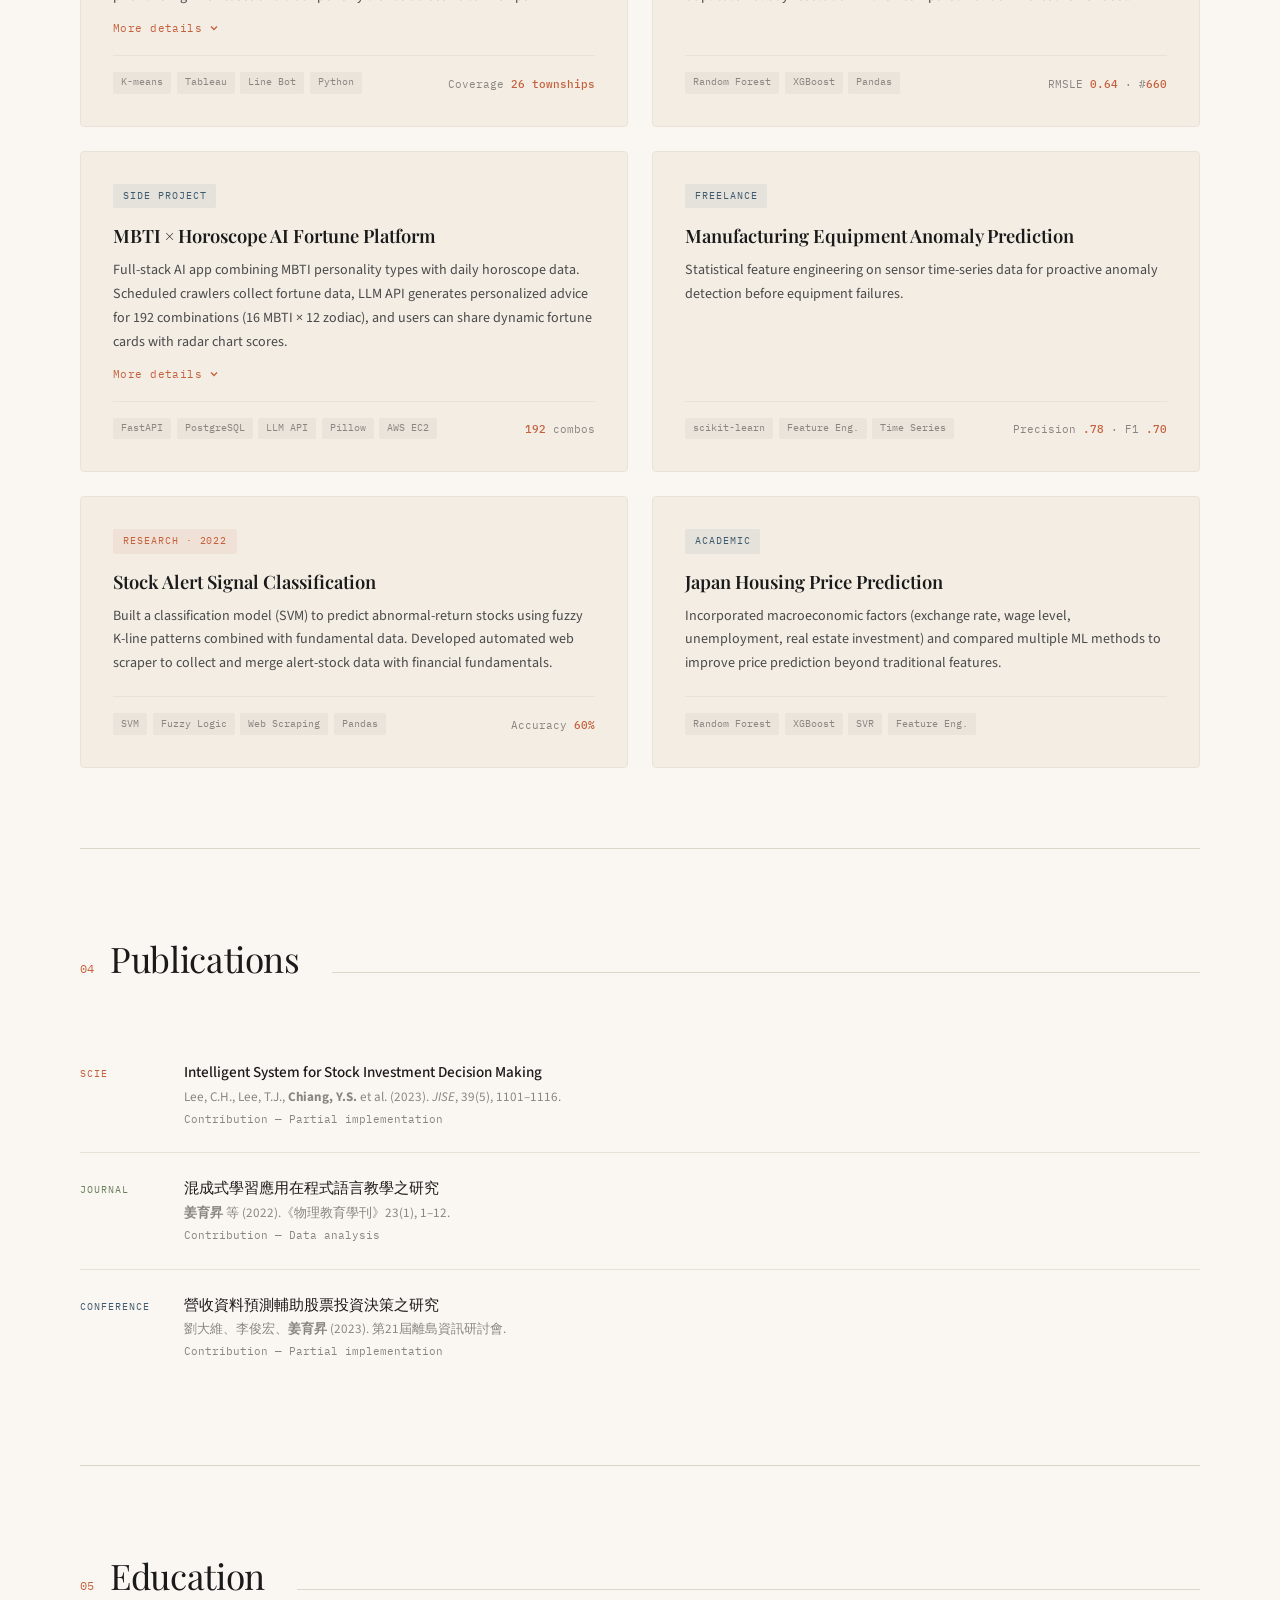
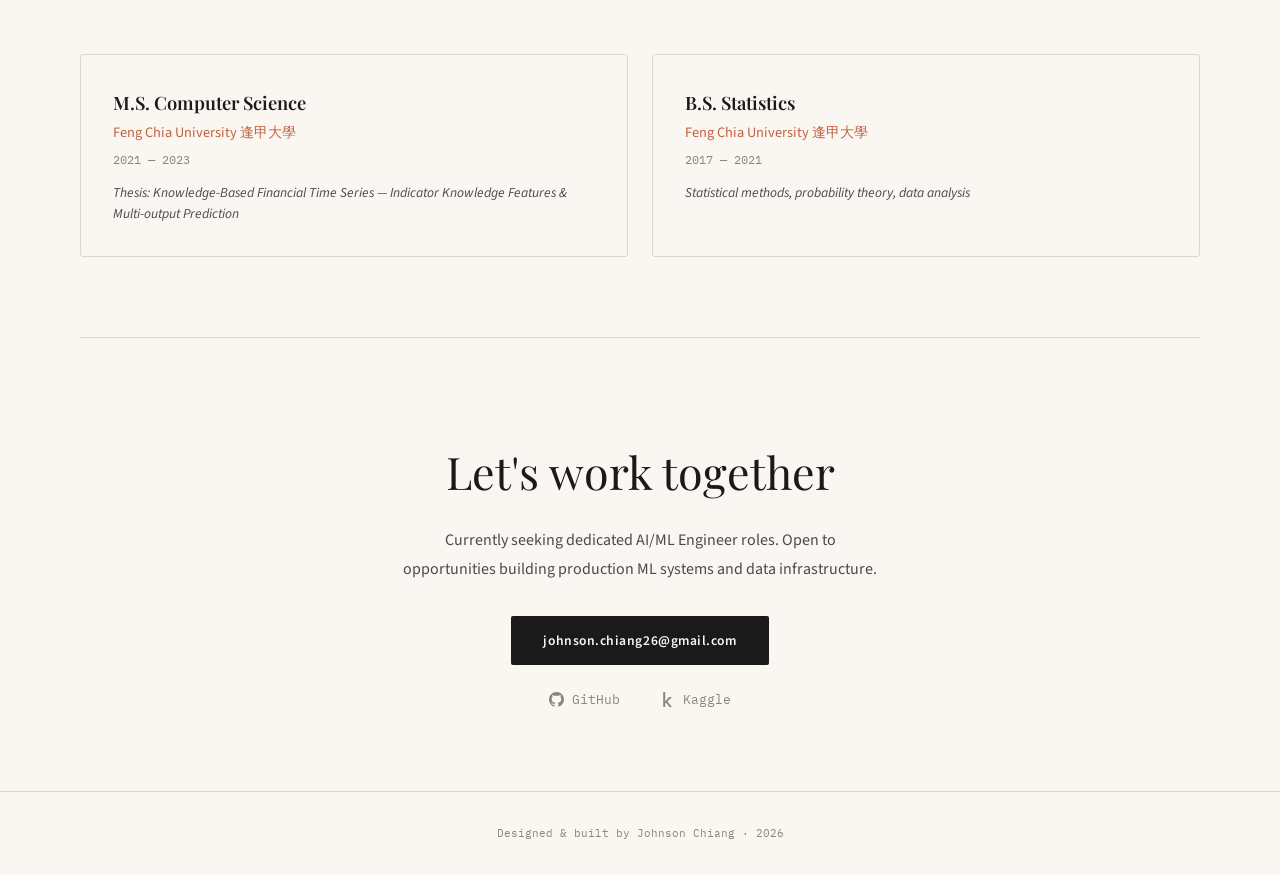
==== commit 47efb56b: "Update index.html 添加一些詳細內容" ====
--- a/index.html
+++ b/index.html
@@ -578,6 +578,22 @@
         </div>
         <h3 data-en="SMS &amp; Email Anomaly Alerting Pipeline" data-zh="SMS 與 Email 異常預警系統">SMS &amp; Email Anomaly Alerting Pipeline</h3>
         <p data-en="End-to-end alerting system on AWS processing 90M+ SMS and 259M+ email records. 3-tier classification with historical baselines, incremental mode, and automated Lark notifications across 7 brands globally." data-zh="AWS 端到端預警系統，處理 9,000萬+ SMS 與 2.59億+ Email。3 層級分類搭配歷史基線、增量模式與自動 Lark 通知，覆蓋 7 個品牌全球市場。">End-to-end alerting system on AWS processing 90M+ SMS and 259M+ email records. 3-tier classification with historical baselines, incremental mode, and automated Lark notifications across 7 brands globally.</p>
+        <button class="project-expand-btn" onclick="toggleDetail(this)" data-en="More details" data-zh="展開詳情">
+          More details
+          <svg viewBox="0 0 24 24" fill="none" stroke="currentColor" stroke-width="2.5"><path d="M6 9l6 6 6-6"/></svg>
+        </button>
+        <div class="project-detail">
+          <div class="project-detail-inner">
+            <ul class="detail-points">
+              <li data-en="Designed a 3-tier alert classification (P75 / P90 / P95) using rolling 4-week historical baselines per brand × country × scenario, replacing manual thresholds with data-driven percentile rules." data-zh="設計 3 層級告警分類（P75 / P90 / P95），基於品牌 × 國家 × 場景的 4 週滾動歷史基線，用數據驅動的百分位規則取代人工閾值。">Designed a 3-tier alert classification (P75 / P90 / P95) using rolling 4-week historical baselines per brand × country × scenario, replacing manual thresholds with data-driven percentile rules.</li>
+              <li data-en="Built incremental processing mode (--incremental --days 8) that reduced daily runtime from 13 minutes to 28 seconds by scanning only recent data instead of full-table recalculation." data-zh="建構增量處理模式（--incremental --days 8），僅掃描近期數據取代全表重算，將每日執行時間從 13 分鐘降至 28 秒。">Built incremental processing mode (--incremental --days 8) that reduced daily runtime from 13 minutes to 28 seconds by scanning only recent data instead of full-table recalculation.</li>
+              <li data-en="Backfilled 92.6M + 31.2M detail rows for country_name and ip_country_name columns; discovered and fixed a scenario category leakage bug that was excluding ~40% of SMS records from the pipeline." data-zh="回填 9,260 萬 + 3,120 萬筆 detail 資料的 country_name 與 ip_country_name 欄位；發現並修復場景分類遺漏 bug，該問題曾導致約 40% 的 SMS 記錄被排除在管線之外。">Backfilled 92.6M + 31.2M detail rows for country_name and ip_country_name columns; discovered and fixed a scenario category leakage bug that was excluding ~40% of SMS records from the pipeline.</li>
+              <li data-en="Investigated SMS fraud patterns — analyzed 1.1M verification requests, found 94% country mismatches, identified SMS Pumping attacks with Pakistan as the primary IP source." data-zh="調查 SMS 詐欺模式 — 分析 110 萬筆驗證請求，發現 94% 國家不匹配，識別 SMS Pumping 攻擊，巴基斯坦為主要攻擊 IP 來源。">Investigated SMS fraud patterns — analyzed 1.1M verification requests, found 94% country mismatches, identified SMS Pumping attacks with Pakistan as the primary IP source.</li>
+              <li data-en="Orchestrated via Airflow DAGs in Docker on AWS EC2. Alert results feed into Power BI dashboards for operations team monitoring across 7 brands and 16 SMS channels." data-zh="透過 AWS EC2 上的 Docker Airflow DAG 編排。告警結果匯入 Power BI 儀表板，供營運團隊監控 7 個品牌和 16 個 SMS 渠道。">Orchestrated via Airflow DAGs in Docker on AWS EC2. Alert results feed into Power BI dashboards for operations team monitoring across 7 brands and 16 SMS channels.</li>
+            </ul>
+            <div class="detail-tech">Stack — Python · Airflow · Docker · MySQL · Power BI · Lark API · AWS EC2</div>
+          </div>
+        </div>
         <div class="project-footer">
           <div class="project-stack"><span>Airflow</span><span>Docker</span><span>MySQL</span><span>Power BI</span></div>
           <div class="project-stat" data-en="Runtime <strong>13m → 28s</strong>" data-zh="執行時間 <strong>13分 → 28秒</strong>">Runtime <strong>13m → 28s</strong></div>
@@ -590,6 +606,20 @@
         </div>
         <h3 data-en="Social Welfare Prediction &amp; Care Assessment" data-zh="社會福利預測與關懷評估系統">Social Welfare Prediction &amp; Care Assessment</h3>
         <p data-en="Built a care assessment dashboard for low-income households using K-means clustering with PR-value ranking and data visualization. Helps social workers prioritize high-risk cases and track poverty trends across 26 townships." data-zh="建構低收入戶關懷評估儀表板，使用 K-means 分群搭配 PR 值排序與資料視覺化。協助社工人員優先處理高風險個案、追蹤脫貧趨勢，覆蓋 26 個鄉鎮市。">Built a care assessment dashboard for low-income households using K-means clustering with PR-value ranking and data visualization. Helps social workers prioritize high-risk cases and track poverty trends across 26 townships.</p>
+        <button class="project-expand-btn" onclick="toggleDetail(this)" data-en="More details" data-zh="展開詳情">
+          More details
+          <svg viewBox="0 0 24 24" fill="none" stroke="currentColor" stroke-width="2.5"><path d="M6 9l6 6 6-6"/></svg>
+        </button>
+        <div class="project-detail">
+          <div class="project-detail-inner">
+            <ul class="detail-points">
+              <li data-en="Partnered with Changhua County government to digitize welfare case management. Clustered 10,000+ household records into risk tiers using K-means, with PR-value scoring to objectively rank urgency." data-zh="與彰化縣政府合作，將福利個案管理數位化。使用 K-means 將 10,000+ 筆家戶資料分群為風險層級，以 PR 值客觀排序急迫性。">Partnered with Changhua County government to digitize welfare case management. Clustered 10,000+ household records into risk tiers using K-means, with PR-value scoring to objectively rank urgency.</li>
+              <li data-en="Built a Tableau dashboard showing township-level poverty trends, enabling social workers to spot emerging high-risk areas before cases escalate." data-zh="建構 Tableau 儀表板呈現鄉鎮級脫貧趨勢，讓社工人員在個案惡化前提前發現高風險區域。">Built a Tableau dashboard showing township-level poverty trends, enabling social workers to spot emerging high-risk areas before cases escalate.</li>
+              <li data-en="Developed a Line Bot interface allowing field social workers to query household risk scores and cluster assignments on mobile, reducing response time for home visits." data-zh="開發 Line Bot 介面，讓外勤社工在手機上即時查詢家戶風險分數與分群結果，縮短家訪回應時間。">Developed a Line Bot interface allowing field social workers to query household risk scores and cluster assignments on mobile, reducing response time for home visits.</li>
+            </ul>
+            <div class="detail-tech">Stack — Python · K-means · Tableau · Line Bot API · Pandas</div>
+          </div>
+        </div>
         <div class="project-footer">
           <div class="project-stack"><span>K-means</span><span>Tableau</span><span>Line Bot</span><span>Python</span></div>
           <div class="project-stat" data-en="Coverage <strong>26 townships</strong>" data-zh="覆蓋 <strong>26 鄉鎮市</strong>">Coverage <strong>26 townships</strong></div>
@@ -614,6 +644,20 @@
         </div>
         <h3 data-en="MBTI × Horoscope AI Fortune Platform" data-zh="MBTI × 星座 AI 運勢平台">MBTI × Horoscope AI Fortune Platform</h3>
         <p data-en="Full-stack AI app combining MBTI personality types with daily horoscope data. Scheduled crawlers collect fortune data, LLM API generates personalized advice for 192 combinations (16 MBTI × 12 zodiac), and users can share dynamic fortune cards with radar chart scores." data-zh="結合 MBTI 人格類型與每日星座運勢的全端 AI 應用。定時爬蟲採集運勢數據，LLM API 為 192 種組合（16 MBTI × 12 星座）生成個人化建議，用戶可分享含雷達圖分數的動態運勢卡片。">Full-stack AI app combining MBTI personality types with daily horoscope data. Scheduled crawlers collect fortune data, LLM API generates personalized advice for 192 combinations (16 MBTI × 12 zodiac), and users can share dynamic fortune cards with radar chart scores.</p>
+        <button class="project-expand-btn" onclick="toggleDetail(this)" data-en="More details" data-zh="展開詳情">
+          More details
+          <svg viewBox="0 0 24 24" fill="none" stroke="currentColor" stroke-width="2.5"><path d="M6 9l6 6 6-6"/></svg>
+        </button>
+        <div class="project-detail">
+          <div class="project-detail-inner">
+            <ul class="detail-points">
+              <li data-en="Architected a daily pipeline: cron-scheduled crawlers scrape horoscope data for 12 zodiac signs, then an LLM API call generates unique fortune advice for each of the 192 MBTI × zodiac combinations — fully automated, zero manual input." data-zh="設計每日自動管線：定時爬蟲抓取 12 星座運勢數據，再由 LLM API 為 192 種 MBTI × 星座組合生成專屬運勢建議 — 全自動化，無需人工介入。">Architected a daily pipeline: cron-scheduled crawlers scrape horoscope data for 12 zodiac signs, then an LLM API call generates unique fortune advice for each of the 192 MBTI × zodiac combinations — fully automated, zero manual input.</li>
+              <li data-en="Built dynamic image generation using Pillow: each fortune card composites a character illustration, radar chart (love / work / money / health / overall), and personalized text — designed for social media sharing." data-zh="使用 Pillow 建構動態圖片生成：每張運勢卡片合成角色插圖、雷達圖（愛情/事業/財運/健康/整體）與個人化文字 — 專為社群分享設計。">Built dynamic image generation using Pillow: each fortune card composites a character illustration, radar chart (love / work / money / health / overall), and personalized text — designed for social media sharing.</li>
+              <li data-en="Full-stack deployment: FastAPI backend with PostgreSQL on AWS EC2, RESTful API endpoints for frontend consumption, and structured prompt engineering to ensure consistent LLM output formatting." data-zh="全端部署：FastAPI 後端搭配 PostgreSQL 於 AWS EC2，RESTful API 供前端取用，搭配結構化 prompt engineering 確保 LLM 輸出格式一致。">Full-stack deployment: FastAPI backend with PostgreSQL on AWS EC2, RESTful API endpoints for frontend consumption, and structured prompt engineering to ensure consistent LLM output formatting.</li>
+            </ul>
+            <div class="detail-tech">Stack — FastAPI · PostgreSQL · Claude API · Pillow · AWS EC2 · Cron</div>
+          </div>
+        </div>
         <div class="project-footer">
           <div class="project-stack"><span>FastAPI</span><span>PostgreSQL</span><span>LLM API</span><span>Pillow</span><span>AWS EC2</span></div>
           <div class="project-stat" data-en="<strong>192</strong> combos" data-zh="<strong>192</strong> 種組合"><strong>192</strong> combos</div>
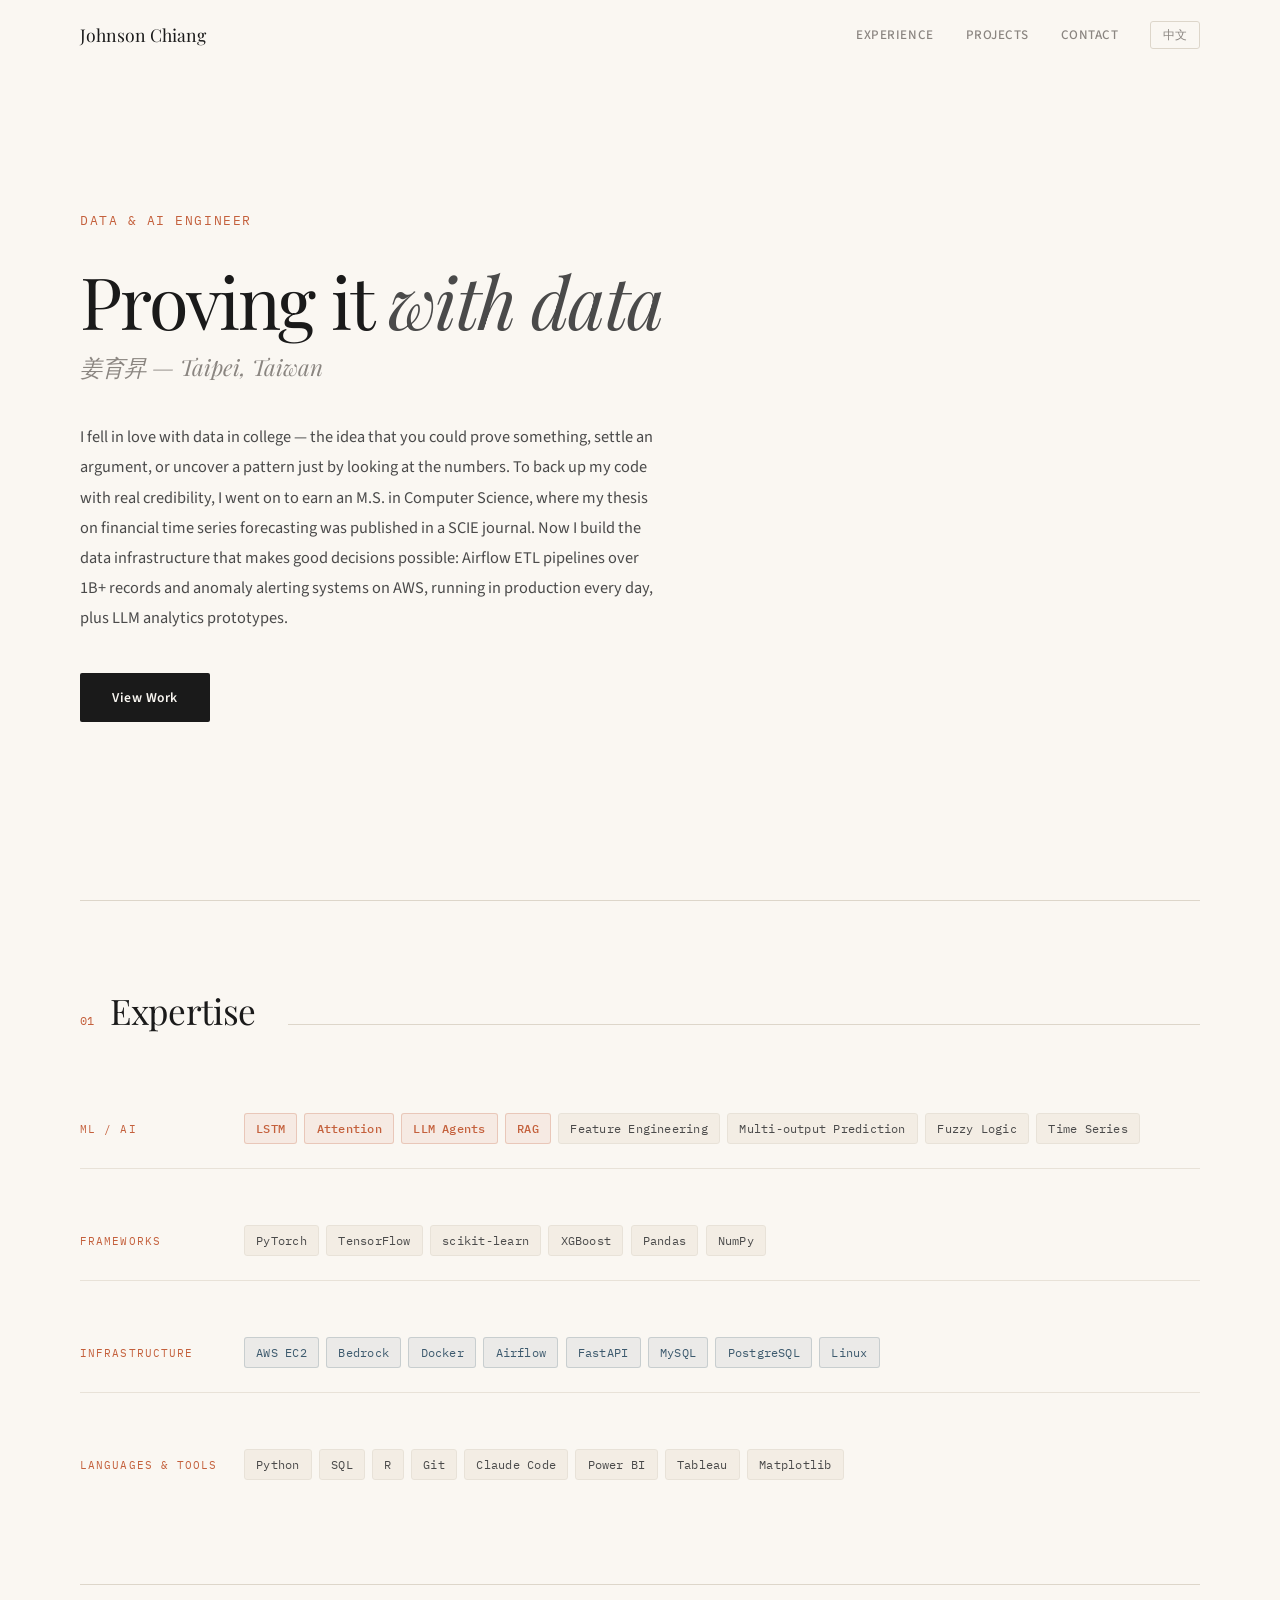
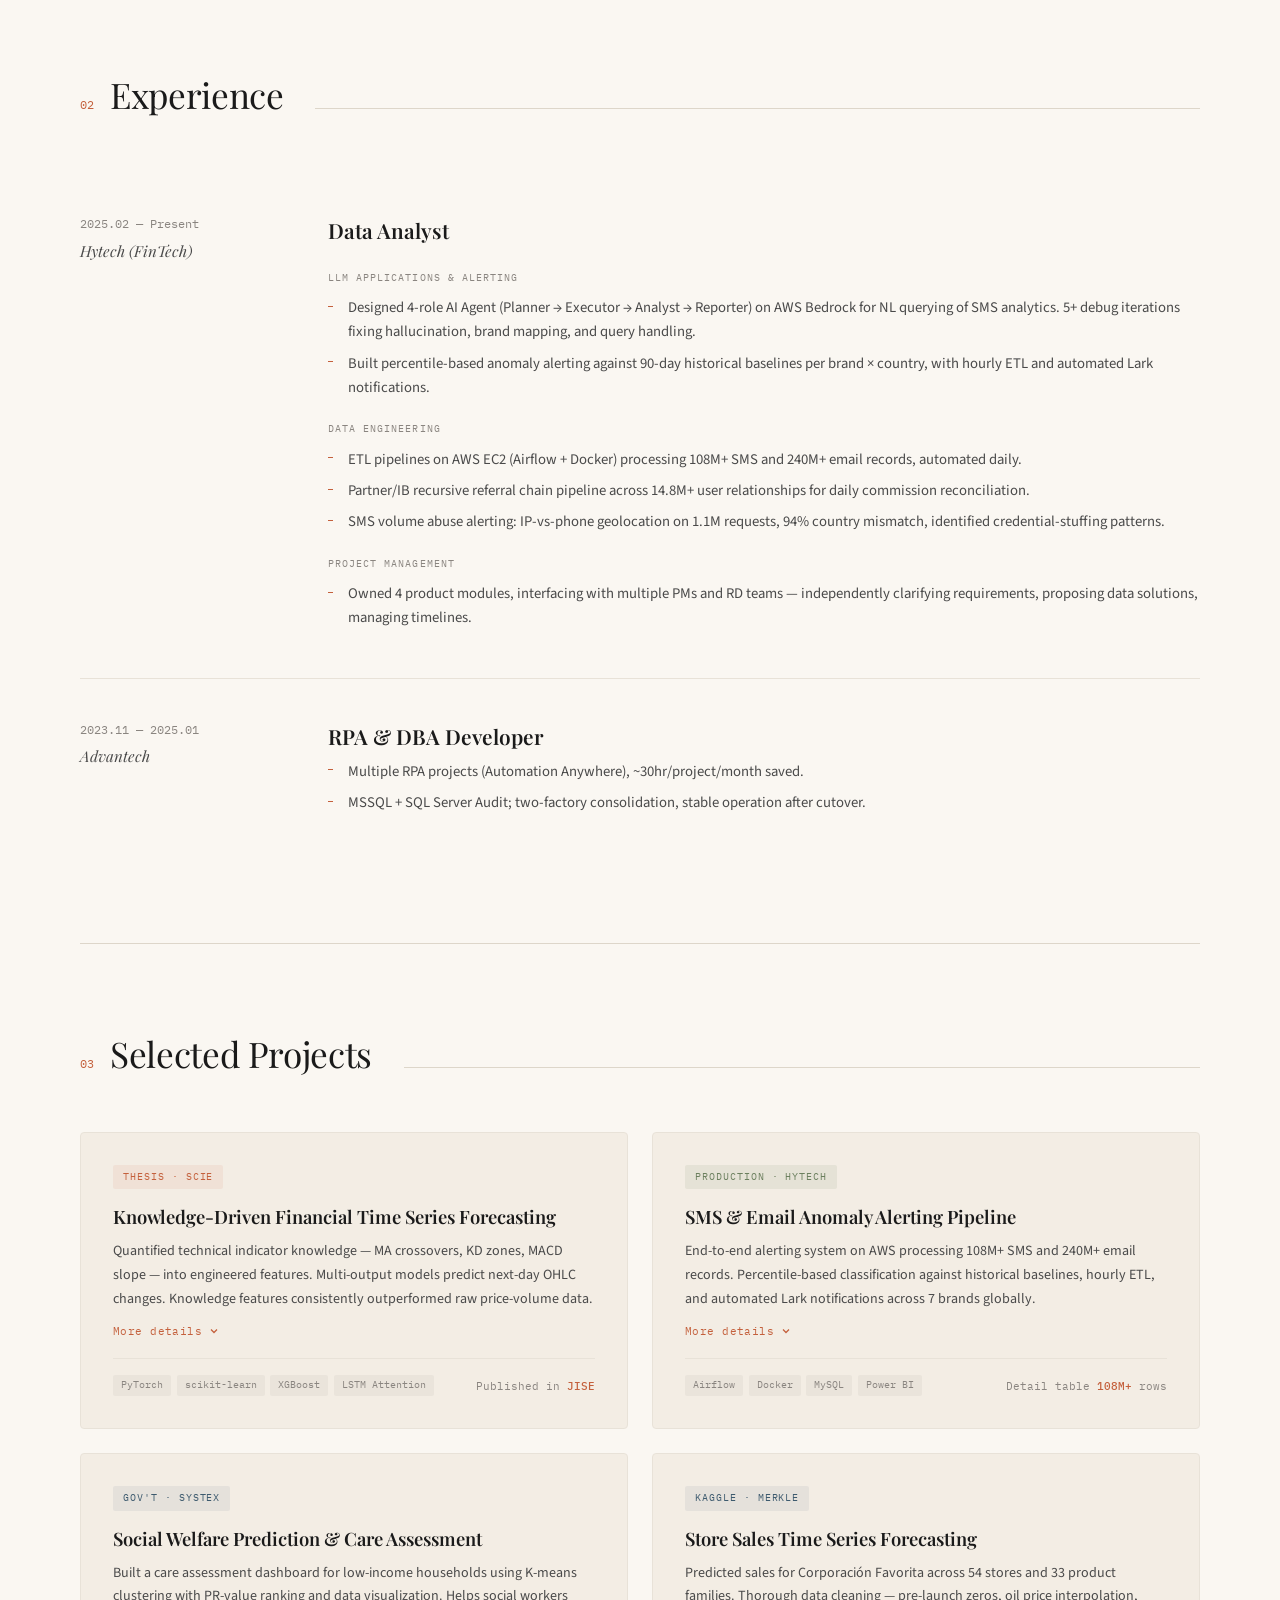
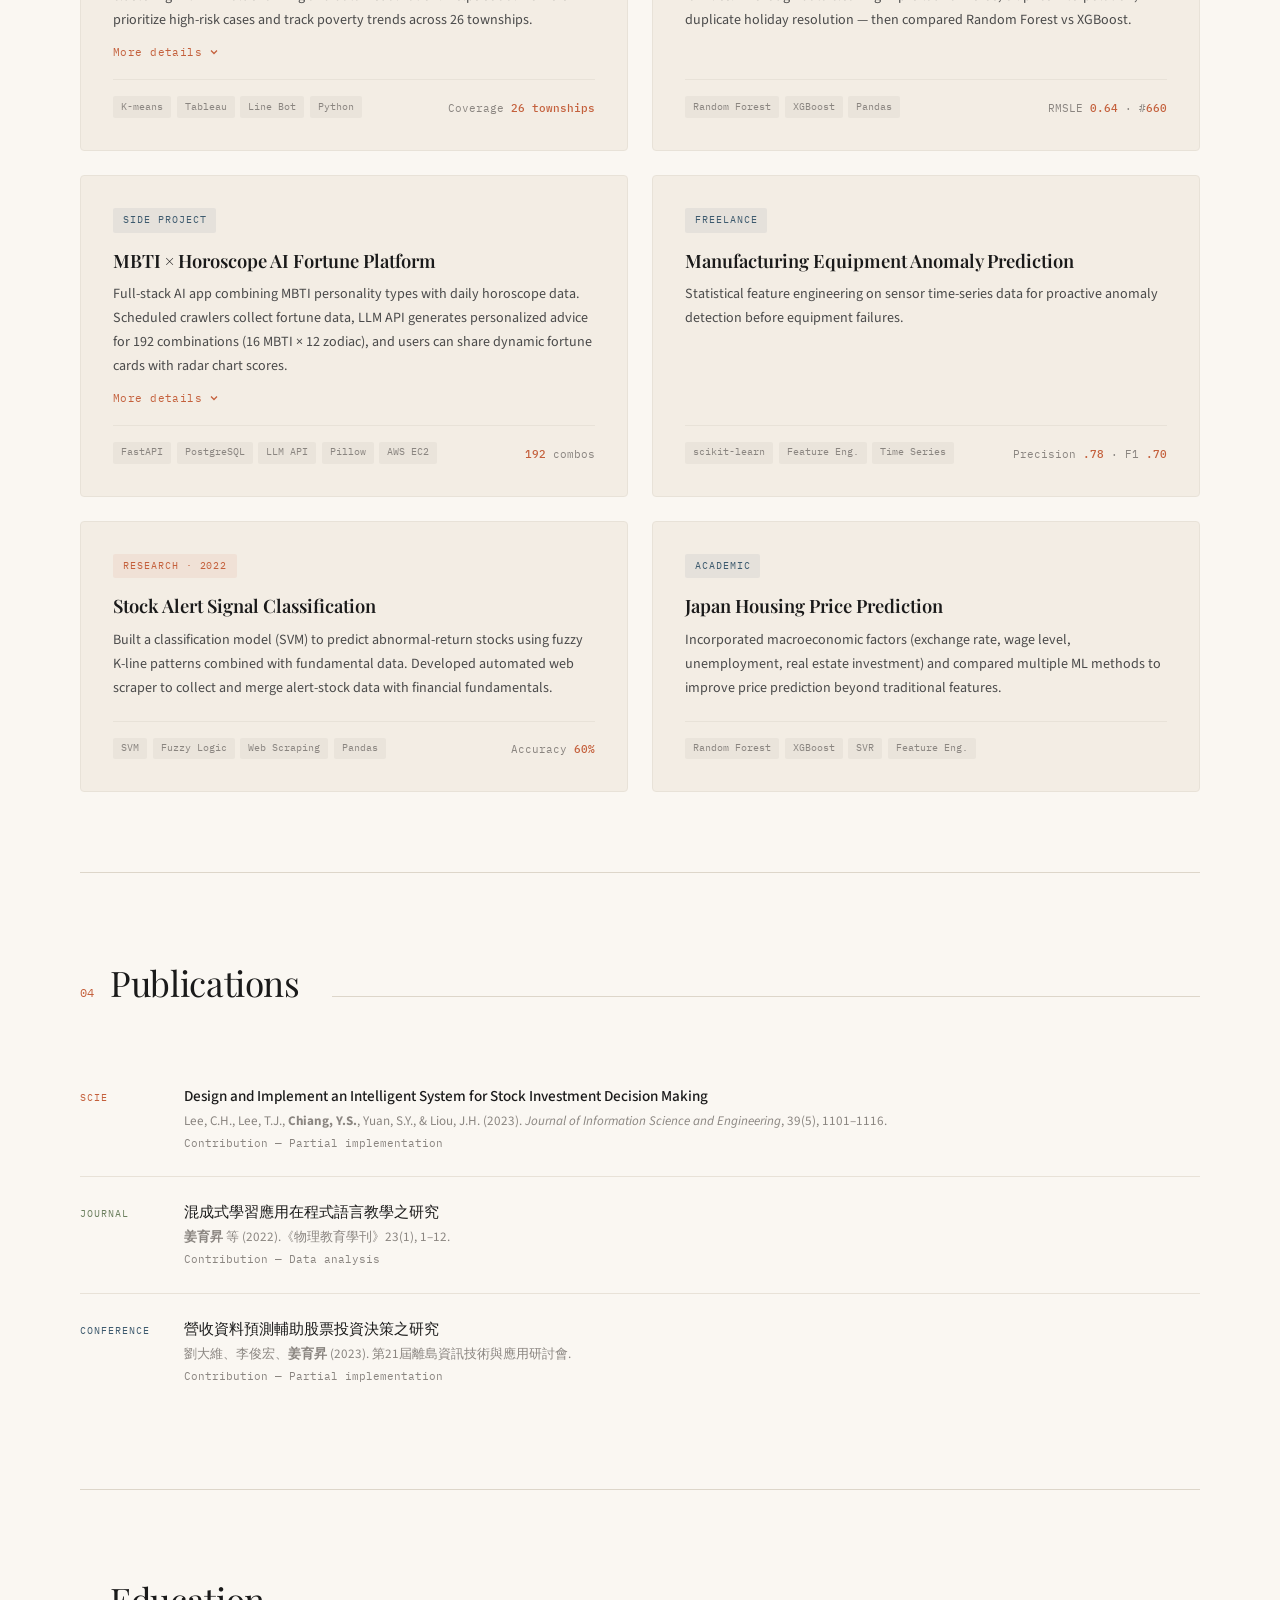
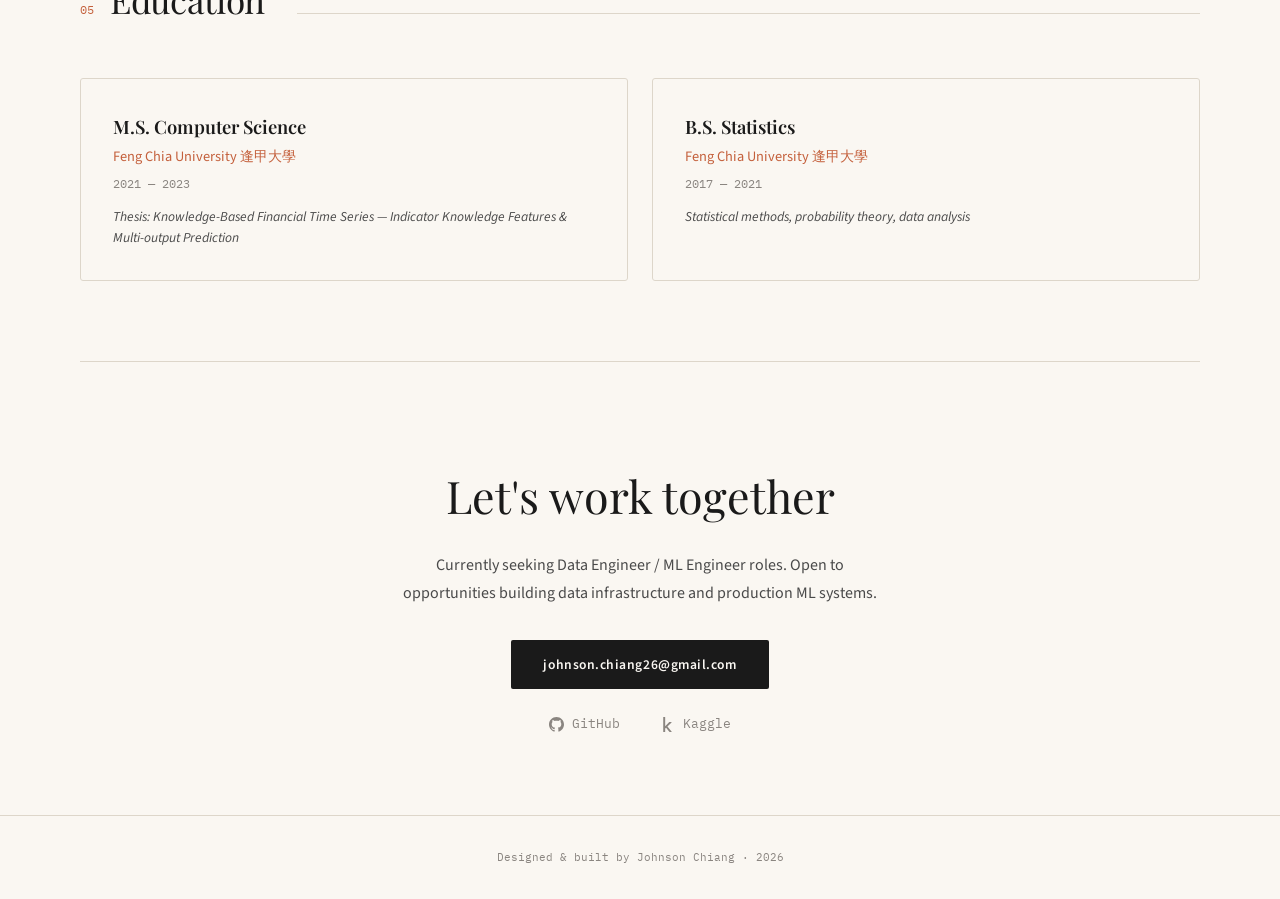
==== commit c42ee320: "Update index.html 调整内文更准确" ====
--- a/index.html
+++ b/index.html
@@ -4,7 +4,7 @@
   <meta charset="UTF-8" />
   <meta name="viewport" content="width=device-width, initial-scale=1.0" />
   <title>Johnson Chiang — Data & AI Engineer</title>
-  <meta name="description" content="Portfolio of Johnson Chiang (姜育昇) — AI/ML Engineer, financial time series, data pipelines, LLM agents." />
+  <meta name="description" content="Portfolio of Johnson Chiang (姜育昇) — Data Engineer, financial time series, data pipelines, LLM applications." />
 
   <link rel="preconnect" href="https://fonts.googleapis.com" />
   <link rel="preconnect" href="https://fonts.gstatic.com" crossorigin />
@@ -404,7 +404,7 @@
     <div class="hero-greeting" data-en="DATA & AI ENGINEER" data-zh="Data & AI Engineer">DATA & AI ENGINEER</div>
     <h1 data-en="Proving it <em>with data</em>" data-zh="讓數據<em>說話</em>">Proving it <em>with data</em></h1>
     <div class="hero-sub" data-en="姜育昇 — Taipei, Taiwan" data-zh="姜育昇 — 台北，台灣">姜育昇 — Taipei, Taiwan</div>
-    <p class="hero-bio" data-en="I fell in love with data in college — the idea that you could prove something, settle an argument, or uncover a pattern just by looking at the numbers. To back up my code with real credibility, I went on to earn an M.S. in Computer Science, where my thesis on financial time series forecasting was published in a SCIE journal. Now I build the data infrastructure that makes good decisions possible: ETL pipelines processing 350M+ records, anomaly alerting systems, and LLM-powered analytics tools on AWS — all running in production, every day." data-zh="大學時期愛上了數據 — 喜歡用數據證明一件事、發現一個規律。為了讓我寫的程式和分析更有說服力，我去念了資工碩士，碩論研究金融時間序列預測並發表於 SCIE 期刊。現在我在做的事是建構讓好決策成為可能的數據基礎建設：處理 3.5 億+ 筆資料的 ETL Pipeline、異常預警系統、以及 LLM 驅動的分析工具，全部跑在 AWS 上，每天穩定運行。">I fell in love with data in college — the idea that you could prove something, settle an argument, or uncover a pattern just by looking at the numbers. To back up my code with real credibility, I went on to earn an M.S. in Computer Science, where my thesis on financial time series forecasting was published in a SCIE journal. Now I build the data infrastructure that makes good decisions possible: ETL pipelines processing 350M+ records, anomaly alerting systems, and LLM-powered analytics tools on AWS — all running in production, every day.</p>
+    <p class="hero-bio" data-en="I fell in love with data in college — the idea that you could prove something, settle an argument, or uncover a pattern just by looking at the numbers. To back up my code with real credibility, I went on to earn an M.S. in Computer Science, where my thesis on financial time series forecasting was published in a SCIE journal. Now I build the data infrastructure that makes good decisions possible: Airflow ETL pipelines over 1B+ records and anomaly alerting systems on AWS, running in production every day, plus LLM analytics prototypes." data-zh="大學時期愛上了數據 — 喜歡用數據證明一件事、發現一個規律。為了讓我寫的程式和分析更有說服力，我去念了資工碩士，碩論研究金融時間序列預測並發表於 SCIE 期刊。現在我在做的事是建構讓好決策成為可能的數據基礎建設：處理 10 億+ 筆資料的 Airflow ETL Pipeline 與異常預警系統，每天在 AWS 上穩定運行，另有 LLM 分析工具原型。">I fell in love with data in college — the idea that you could prove something, settle an argument, or uncover a pattern just by looking at the numbers. To back up my code with real credibility, I went on to earn an M.S. in Computer Science, where my thesis on financial time series forecasting was published in a SCIE journal. Now I build the data infrastructure that makes good decisions possible: Airflow ETL pipelines over 1B+ records and anomaly alerting systems on AWS, running in production every day, plus LLM analytics prototypes.</p>
     <div class="hero-actions">
       <a href="#projects" class="btn btn-fill" data-en="View Work" data-zh="查看專案">View Work</a>
     </div>
@@ -489,7 +489,7 @@
 
     <div class="exp-entry">
       <div class="exp-meta">
-        <div class="exp-dates">2025.01 — Present</div>
+        <div class="exp-dates">2025.02 — Present</div>
         <div class="exp-company-name">Hytech (FinTech)</div>
       </div>
       <div class="exp-body">
@@ -498,19 +498,19 @@
         <div class="exp-label" data-en="LLM Applications & Alerting" data-zh="LLM 應用與預警系統">LLM Applications & Alerting</div>
         <ul class="exp-points">
           <li data-en="Designed 4-role AI Agent (Planner → Executor → Analyst → Reporter) on AWS Bedrock for NL querying of SMS analytics. 5+ debug iterations fixing hallucination, brand mapping, and query handling." data-zh="設計 4 角色 AI Agent（Planner→Executor→Analyst→Reporter）於 AWS Bedrock，自然語言查詢 SMS 數據。迭代 5+ 輪修正 hallucination、品牌映射、查詢類型處理。">Designed 4-role AI Agent (Planner → Executor → Analyst → Reporter) on AWS Bedrock for NL querying of SMS analytics. 5+ debug iterations fixing hallucination, brand mapping, and query handling.</li>
-          <li data-en="Built 3-tier anomaly alerting (P75/P90/P95) with daily batch against historical baselines. Incremental mode: 13 min → 28 sec." data-zh="建構 3 層級異常預警系統（P75/P90/P95 閾值），每日批次比對歷史基線。Incremental 模式將執行時間從 13 分鐘降至 28 秒。">Built 3-tier anomaly alerting (P75/P90/P95) with daily batch against historical baselines. Incremental mode: 13 min → 28 sec.</li>
+          <li data-en="Built percentile-based anomaly alerting against 90-day historical baselines per brand × country, with hourly ETL and automated Lark notifications." data-zh="建構以百分位數為基礎的異常預警系統，依品牌 × 國家比對 90 天歷史基線，搭配每小時 ETL 與自動 Lark 通知。">Built percentile-based anomaly alerting against 90-day historical baselines per brand × country, with hourly ETL and automated Lark notifications.</li>
         </ul>
 
         <div class="exp-label" data-en="Data Engineering" data-zh="數據工程">Data Engineering</div>
         <ul class="exp-points">
-          <li data-en="ETL pipelines on AWS EC2 (Airflow + Docker) processing 90M+ SMS and 259M+ email records, automated daily." data-zh="AWS EC2 ETL Pipeline（Airflow + Docker），處理 9,000萬+ SMS 與 2.59億+ Email，每日自動排程。">ETL pipelines on AWS EC2 (Airflow + Docker) processing 90M+ SMS and 259M+ email records, automated daily.</li>
+          <li data-en="ETL pipelines on AWS EC2 (Airflow + Docker) processing 108M+ SMS and 240M+ email records, automated daily." data-zh="AWS EC2 ETL Pipeline（Airflow + Docker），處理 1.08 億+ SMS 與 2.4 億+ Email，每日自動排程。">ETL pipelines on AWS EC2 (Airflow + Docker) processing 108M+ SMS and 240M+ email records, automated daily.</li>
           <li data-en="Partner/IB recursive referral chain pipeline across 14.8M+ user relationships for daily commission reconciliation." data-zh="Partner/IB 遞迴返傭鏈路分析，每日 1,480萬+ 筆用戶關係，支撐佣金對帳。">Partner/IB recursive referral chain pipeline across 14.8M+ user relationships for daily commission reconciliation.</li>
           <li data-en="SMS volume abuse alerting: IP-vs-phone geolocation on 1.1M requests, 94% country mismatch, identified credential-stuffing patterns." data-zh="SMS 刷量預警：IP 與手機國家比對 110 萬筆請求，94% 國家不一致率，識別 credential-stuffing 刷量模式。">SMS volume abuse alerting: IP-vs-phone geolocation on 1.1M requests, 94% country mismatch, identified credential-stuffing patterns.</li>
         </ul>
 
         <div class="exp-label" data-en="Project Management" data-zh="專案管理">Project Management</div>
         <ul class="exp-points">
-          <li data-en="Owned 3 product modules, interfacing with multiple PMs and RD teams — independently clarifying requirements, proposing data solutions, managing timelines." data-zh="負責 3 個產品模組，對接多位 PM 及 RD 團隊，獨立釐清需求、提供數據解決方案、管控時程與任務拆分。">Owned 3 product modules, interfacing with multiple PMs and RD teams — independently clarifying requirements, proposing data solutions, managing timelines.</li>
+          <li data-en="Owned 4 product modules, interfacing with multiple PMs and RD teams — independently clarifying requirements, proposing data solutions, managing timelines." data-zh="負責 4 個產品模組，對接多位 PM 及 RD 團隊，獨立釐清需求、提供數據解決方案、管控時程與任務拆分。">Owned 4 product modules, interfacing with multiple PMs and RD teams — independently clarifying requirements, proposing data solutions, managing timelines.</li>
         </ul>
       </div>
     </div>
@@ -524,7 +524,7 @@
         <h3 data-en="RPA &amp; DBA Developer" data-zh="RPA 與 DBA 開發工程師">RPA &amp; DBA Developer</h3>
         <ul class="exp-points">
           <li data-en="Multiple RPA projects (Automation Anywhere), ~30hr/project/month saved." data-zh="多個 RPA 專案（Automation Anywhere），每專案月省 30 小時。">Multiple RPA projects (Automation Anywhere), ~30hr/project/month saved.</li>
-          <li data-en="MSSQL + SQL Server Audit; two-factory consolidation, zero downtime." data-zh="MSSQL + SQL Server Audit；兩廠併廠零停機。">MSSQL + SQL Server Audit; two-factory consolidation, zero downtime.</li>
+          <li data-en="MSSQL + SQL Server Audit; two-factory consolidation, stable operation after cutover." data-zh="MSSQL + SQL Server Audit；兩廠併廠，切換後穩定運作。">MSSQL + SQL Server Audit; two-factory consolidation, stable operation after cutover.</li>
         </ul>
       </div>
     </div>
@@ -561,7 +561,7 @@
               <li data-en="Transformed 158 raw technical indicators into &quot;knowledge features&quot; via arithmetic operations (e.g. MA5 − MA20, KD > 80), allowing models to learn indicator semantics rather than memorizing values." data-zh="將 158 個原始技術指標透過算術運算轉換為「知識特徵」（例如 MA5 − MA20、KD > 80），讓模型學習指標語義而非記憶數值。">Transformed 158 raw technical indicators into "knowledge features" via arithmetic operations (e.g. MA5 − MA20, KD > 80), allowing models to learn indicator semantics rather than memorizing values.</li>
               <li data-en="Applied forward/backward feature selection to identify optimal subsets from 158 technical indicators, significantly improving prediction accuracy." data-zh="應用前向/後向特徵選取，從 158 個技術指標中篩選最佳子集，顯著提升預測精準度。">Applied forward/backward feature selection to identify optimal subsets from 158 technical indicators, significantly improving prediction accuracy.</li>
               <li data-en="Integrated fuzzy logic systems to quantify expert linguistic terms (e.g. &quot;high volume breakout&quot;, &quot;golden cross&quot;) into numerical features, bridging domain knowledge with ML models." data-zh="整合模糊邏輯系統，將專家語言（如「爆量突破」「黃金交叉」）量化為數值特徵，橋接領域知識與機器學習模型。">Integrated fuzzy logic systems to quantify expert linguistic terms (e.g. "high volume breakout", "golden cross") into numerical features, bridging domain knowledge with ML models.</li>
-              <li data-en="Published as: Lee, C.H., Lee, T.J., Chiang, Y.S. et al. (2023). &quot;Intelligent System for Stock Investment Decision Making.&quot; JISE, 39(5), 1101–1116. (SCIE indexed)" data-zh="發表為：Lee, C.H., Lee, T.J., Chiang, Y.S. et al. (2023).「Intelligent System for Stock Investment Decision Making」JISE, 39(5), 1101–1116.（SCIE 索引）">Published as: Lee, C.H., Lee, T.J., Chiang, Y.S. et al. (2023). "Intelligent System for Stock Investment Decision Making." JISE, 39(5), 1101–1116. (SCIE indexed)</li>
+              <li data-en="Published as: Lee, C.H., Lee, T.J., Chiang, Y.S., Yuan, S.Y., &amp; Liou, J.H. (2023). &quot;Design and Implement an Intelligent System for Stock Investment Decision Making.&quot; JISE, 39(5), 1101–1116. (SCIE indexed)" data-zh="發表為：Lee, C.H., Lee, T.J., Chiang, Y.S., Yuan, S.Y., &amp; Liou, J.H. (2023).「Design and Implement an Intelligent System for Stock Investment Decision Making」JISE, 39(5), 1101–1116.（SCIE 索引）">Published as: Lee, C.H., Lee, T.J., Chiang, Y.S., Yuan, S.Y., &amp; Liou, J.H. (2023). "Design and Implement an Intelligent System for Stock Investment Decision Making." JISE, 39(5), 1101–1116. (SCIE indexed)</li>
             </ul>
             <div class="detail-tech">Tech — PyTorch · scikit-learn · XGBoost · SVR · LSTM Attention · Pandas · Fuzzy Logic</div>
           </div>
@@ -577,7 +577,7 @@
           <span class="project-category work" data-en="Production · Hytech" data-zh="生產環境 · 海科科技">Production · Hytech</span>
         </div>
         <h3 data-en="SMS &amp; Email Anomaly Alerting Pipeline" data-zh="SMS 與 Email 異常預警系統">SMS &amp; Email Anomaly Alerting Pipeline</h3>
-        <p data-en="End-to-end alerting system on AWS processing 90M+ SMS and 259M+ email records. 3-tier classification with historical baselines, incremental mode, and automated Lark notifications across 7 brands globally." data-zh="AWS 端到端預警系統，處理 9,000萬+ SMS 與 2.59億+ Email。3 層級分類搭配歷史基線、增量模式與自動 Lark 通知，覆蓋 7 個品牌全球市場。">End-to-end alerting system on AWS processing 90M+ SMS and 259M+ email records. 3-tier classification with historical baselines, incremental mode, and automated Lark notifications across 7 brands globally.</p>
+        <p data-en="End-to-end alerting system on AWS processing 108M+ SMS and 240M+ email records. Percentile-based classification against historical baselines, hourly ETL, and automated Lark notifications across 7 brands globally." data-zh="AWS 端到端預警系統，處理 1.08 億+ SMS 與 2.4 億+ Email。以百分位數為基礎的分級搭配歷史基線、每小時 ETL 與自動 Lark 通知，覆蓋 7 個品牌全球市場。">End-to-end alerting system on AWS processing 108M+ SMS and 240M+ email records. Percentile-based classification against historical baselines, hourly ETL, and automated Lark notifications across 7 brands globally.</p>
         <button class="project-expand-btn" onclick="toggleDetail(this)" data-en="More details" data-zh="展開詳情">
           More details
           <svg viewBox="0 0 24 24" fill="none" stroke="currentColor" stroke-width="2.5"><path d="M6 9l6 6 6-6"/></svg>
@@ -585,8 +585,8 @@
         <div class="project-detail">
           <div class="project-detail-inner">
             <ul class="detail-points">
-              <li data-en="Designed a 3-tier alert classification (P75 / P90 / P95) using rolling 4-week historical baselines per brand × country × scenario, replacing manual thresholds with data-driven percentile rules." data-zh="設計 3 層級告警分類（P75 / P90 / P95），基於品牌 × 國家 × 場景的 4 週滾動歷史基線，用數據驅動的百分位規則取代人工閾值。">Designed a 3-tier alert classification (P75 / P90 / P95) using rolling 4-week historical baselines per brand × country × scenario, replacing manual thresholds with data-driven percentile rules.</li>
-              <li data-en="Built incremental processing mode (--incremental --days 8) that reduced daily runtime from 13 minutes to 28 seconds by scanning only recent data instead of full-table recalculation." data-zh="建構增量處理模式（--incremental --days 8），僅掃描近期數據取代全表重算，將每日執行時間從 13 分鐘降至 28 秒。">Built incremental processing mode (--incremental --days 8) that reduced daily runtime from 13 minutes to 28 seconds by scanning only recent data instead of full-table recalculation.</li>
+              <li data-en="Designed percentile-based alert thresholds (P5 / P10 / P90 / P95) against 90-day historical baselines per brand × country, grouped by volume and success rate, replacing fixed manual thresholds with data-driven rules." data-zh="設計以百分位數為門檻的告警（P5 / P10 / P90 / P95），依品牌 × 國家比對 90 天歷史基線，並以量級與成功率分群，用數據驅動的規則取代人工固定閾值。">Designed percentile-based alert thresholds (P5 / P10 / P90 / P95) against 90-day historical baselines per brand × country, grouped by volume and success rate, replacing fixed manual thresholds with data-driven rules.</li>
+              <li data-en="Unified SMS, WhatsApp, Voice and Social send / delivery / verification / cost data into one hourly Airflow ETL; backfilled the SMS channel 554 days with zero daily mismatches against source tables." data-zh="把 SMS、WhatsApp、Voice、Social 四個渠道的發送、送達、驗證、成本數據統一成一套每小時 Airflow ETL；SMS 渠道回補 554 天，逐日對源表 0 不一致。">Unified SMS, WhatsApp, Voice and Social send / delivery / verification / cost data into one hourly Airflow ETL; backfilled the SMS channel 554 days with zero daily mismatches against source tables.</li>
               <li data-en="Backfilled 92.6M + 31.2M detail rows for country_name and ip_country_name columns; discovered and fixed a scenario category leakage bug that was excluding ~40% of SMS records from the pipeline." data-zh="回填 9,260 萬 + 3,120 萬筆 detail 資料的 country_name 與 ip_country_name 欄位；發現並修復場景分類遺漏 bug，該問題曾導致約 40% 的 SMS 記錄被排除在管線之外。">Backfilled 92.6M + 31.2M detail rows for country_name and ip_country_name columns; discovered and fixed a scenario category leakage bug that was excluding ~40% of SMS records from the pipeline.</li>
               <li data-en="Investigated SMS fraud patterns — analyzed 1.1M verification requests, found 94% country mismatches, identified SMS Pumping attacks with Pakistan as the primary IP source." data-zh="調查 SMS 詐欺模式 — 分析 110 萬筆驗證請求，發現 94% 國家不匹配，識別 SMS Pumping 攻擊，巴基斯坦為主要攻擊 IP 來源。">Investigated SMS fraud patterns — analyzed 1.1M verification requests, found 94% country mismatches, identified SMS Pumping attacks with Pakistan as the primary IP source.</li>
               <li data-en="Orchestrated via Airflow DAGs in Docker on AWS EC2. Alert results feed into Power BI dashboards for operations team monitoring across 7 brands and 16 SMS channels." data-zh="透過 AWS EC2 上的 Docker Airflow DAG 編排。告警結果匯入 Power BI 儀表板，供營運團隊監控 7 個品牌和 16 個 SMS 渠道。">Orchestrated via Airflow DAGs in Docker on AWS EC2. Alert results feed into Power BI dashboards for operations team monitoring across 7 brands and 16 SMS channels.</li>
@@ -596,7 +596,7 @@
         </div>
         <div class="project-footer">
           <div class="project-stack"><span>Airflow</span><span>Docker</span><span>MySQL</span><span>Power BI</span></div>
-          <div class="project-stat" data-en="Runtime <strong>13m → 28s</strong>" data-zh="執行時間 <strong>13分 → 28秒</strong>">Runtime <strong>13m → 28s</strong></div>
+          <div class="project-stat" data-en="Detail table <strong>108M+</strong> rows" data-zh="明細表 <strong>1.08 億+</strong> 行">Detail table <strong>108M+</strong> rows</div>
         </div>
       </div>
 
@@ -717,8 +717,8 @@
     <div class="pub">
       <div class="pub-type scie">SCIE</div>
       <div class="pub-body">
-        <h3>Intelligent System for Stock Investment Decision Making</h3>
-        <div class="pub-citation">Lee, C.H., Lee, T.J., <strong>Chiang, Y.S.</strong> et al. (2023). <em>JISE</em>, 39(5), 1101–1116.</div>
+        <h3>Design and Implement an Intelligent System for Stock Investment Decision Making</h3>
+        <div class="pub-citation">Lee, C.H., Lee, T.J., <strong>Chiang, Y.S.</strong>, Yuan, S.Y., &amp; Liou, J.H. (2023). <em>Journal of Information Science and Engineering</em>, 39(5), 1101–1116.</div>
         <div class="pub-note" data-en="Contribution — Partial implementation" data-zh="貢獻 — 部分程式邏輯">Contribution — Partial implementation</div>
       </div>
     </div>
@@ -736,7 +736,7 @@
       <div class="pub-type conf">Conference</div>
       <div class="pub-body">
         <h3>營收資料預測輔助股票投資決策之研究</h3>
-        <div class="pub-citation">劉大維、李俊宏、<strong>姜育昇</strong> (2023). 第21屆離島資訊研討會.</div>
+        <div class="pub-citation">劉大維、李俊宏、<strong>姜育昇</strong> (2023). 第21屆離島資訊技術與應用研討會.</div>
         <div class="pub-note" data-en="Contribution — Partial implementation" data-zh="貢獻 — 部分程式邏輯">Contribution — Partial implementation</div>
       </div>
     </div>
@@ -776,7 +776,7 @@
 <section class="contact" id="contact">
   <div class="fade-in">
     <h2 class="contact-heading" data-en="Let's work together" data-zh="期待與您合作">Let's work together</h2>
-    <p class="contact-text" data-en="Currently seeking dedicated AI/ML Engineer roles. Open to opportunities building production ML systems and data infrastructure." data-zh="目前正在尋求專職 AI/ML 工程師角色，期望在生產環境中構建 ML 系統與數據基礎建設。">Currently seeking dedicated AI/ML Engineer roles. Open to opportunities building production ML systems and data infrastructure.</p>
+    <p class="contact-text" data-en="Currently seeking Data Engineer / ML Engineer roles. Open to opportunities building data infrastructure and production ML systems." data-zh="目前正在尋求資料工程師或 ML 工程師職位，期望構建數據基礎建設與生產環境的 ML 系統。">Currently seeking Data Engineer / ML Engineer roles. Open to opportunities building data infrastructure and production ML systems.</p>
     <div class="contact-row">
       <a href="mailto:johnson.chiang26@gmail.com" class="btn btn-fill" data-en="johnson.chiang26@gmail.com" data-zh="johnson.chiang26@gmail.com">johnson.chiang26@gmail.com</a>
     </div>
@@ -847,8 +847,8 @@
     // Update button text based on language
     const lang = currentLang;
     btn.textContent = '';
-    const txt = document.createTextNode(!isOpen 
-      ? (lang === 'zh' ? '收起詳情' : 'Less details') 
+    const txt = document.createTextNode(!isOpen
+      ? (lang === 'zh' ? '收起詳情' : 'Less details')
       : (lang === 'zh' ? '展開詳情' : 'More details'));
     const svg = document.createElementNS('http://www.w3.org/2000/svg', 'svg');
     svg.setAttribute('viewBox', '0 0 24 24');
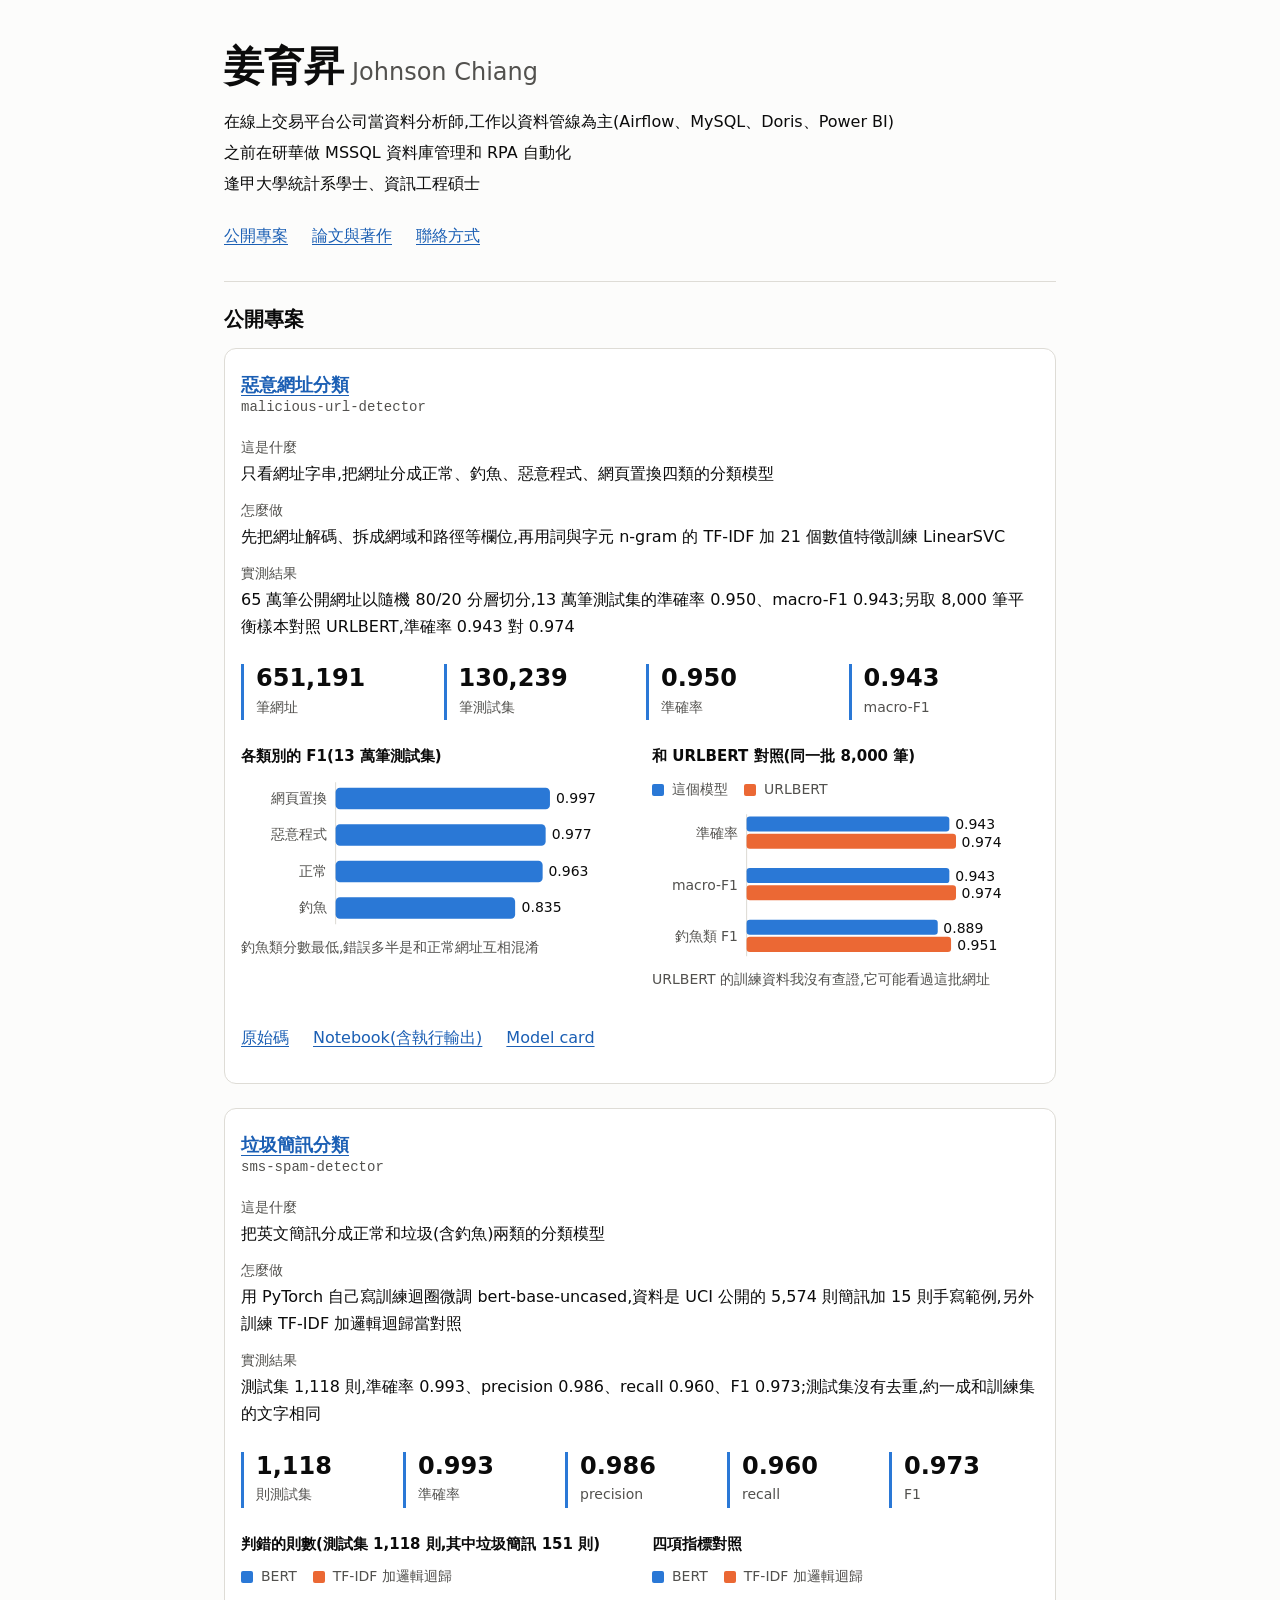
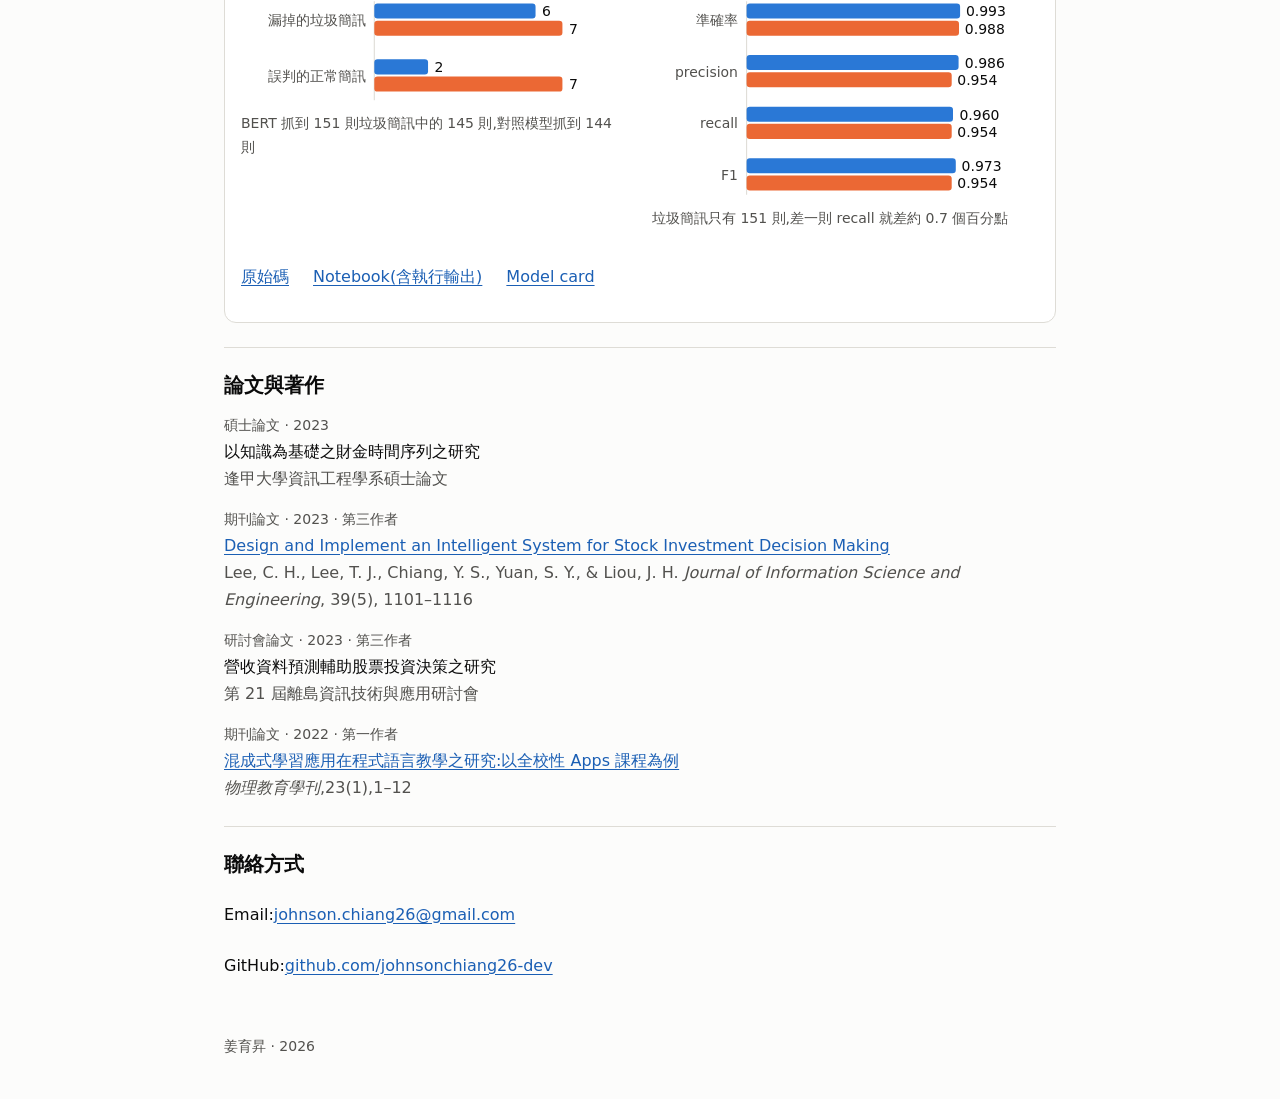
==== commit 3274dcf6: "Rewrite page: intro, two public projects with measured results, publications, contact" ====
--- a/index.html
+++ b/index.html
@@ -1,868 +1,395 @@
 <!DOCTYPE html>
-<html lang="en">
+<html lang="zh-Hant">
 <head>
-  <meta charset="UTF-8" />
-  <meta name="viewport" content="width=device-width, initial-scale=1.0" />
-  <title>Johnson Chiang — Data & AI Engineer</title>
-  <meta name="description" content="Portfolio of Johnson Chiang (姜育昇) — Data Engineer, financial time series, data pipelines, LLM applications." />
-
-  <link rel="preconnect" href="https://fonts.googleapis.com" />
-  <link rel="preconnect" href="https://fonts.gstatic.com" crossorigin />
-  <link href="https://fonts.googleapis.com/css2?family=Playfair+Display:ital,wght@0,400;0,600;0,700;1,400&family=Source+Sans+3:wght@300;400;500;600&family=Noto+Sans+TC:wght@300;400;500;600;700&family=IBM+Plex+Mono:wght@400;500&display=swap" rel="stylesheet" />
+  <meta charset="utf-8">
+  <meta name="viewport" content="width=device-width, initial-scale=1.0">
+  <meta name="color-scheme" content="light dark">
+  <title>姜育昇 Johnson Chiang|資料分析師</title>
+  <meta name="description" content="姜育昇的個人網頁:資料分析師,工作以資料管線為主;公開專案、論文與著作、聯絡方式">
 
   <style>
-    :root {
-      --cream: #FAF7F2;
-      --warm-white: #F3EDE4;
-      --ink: #1a1a1a;
-      --ink-light: #4a4a4a;
-      --ink-muted: #8a8580;
-      --terracotta: #C4603C;
-      --terracotta-light: rgba(196,96,60,0.08);
-      --slate: #3D5A6E;
-      --slate-light: rgba(61,90,110,0.08);
-      --sage: #6B7F5E;
-      --border: #DDD6CA;
-      --border-light: #E8E2D8;
-      --serif: 'Playfair Display', Georgia, serif;
-      --sans: 'Source Sans 3', 'Helvetica Neue', sans-serif;
-      --sans-tc: 'Noto Sans TC', 'PingFang TC', 'Microsoft JhengHei', sans-serif;
-      --mono: 'IBM Plex Mono', monospace;
+    @layer tokens, base, layout, components;
+
+    @layer tokens {
+      :root {
+        color-scheme: light dark;
+
+        --surface: #fcfcfb;
+        --surface-raised: #ffffff;
+        --text-1: #0b0b0b;
+        --text-2: #52514e;
+        --line: #dedcd6;
+        --link: #1b5fb4;
+        --series-1: #2a78d6;
+        --series-2: #eb6834;
+
+        --font-body: system-ui, -apple-system, "Segoe UI", "PingFang TC", "Noto Sans TC", "Microsoft JhengHei", sans-serif;
+        --font-mono: ui-monospace, "SF Mono", "Cascadia Mono", Consolas, monospace;
+
+        --space-1: 0.25rem;
+        --space-2: 0.5rem;
+        --space-3: 0.75rem;
+        --space-4: 1rem;
+        --space-5: 1.5rem;
+        --space-6: 2.5rem;
+        --radius: 0.75rem;
+        --page-max: 54rem;
+      }
+
+      @media (prefers-color-scheme: dark) {
+        :root {
+          --surface: #1a1a19;
+          --surface-raised: #222221;
+          --text-1: #f0efec;
+          --text-2: #c3c2b7;
+          --line: #3a3a37;
+          --link: #8dbcf5;
+          --series-1: #3987e5;
+          --series-2: #d95926;
+        }
+      }
     }
 
-    *, *::before, *::after { margin:0; padding:0; box-sizing:border-box; }
-    html { scroll-behavior:smooth; }
-
-    body {
-      font-family: var(--sans);
-      background: var(--cream);
-      color: var(--ink);
-      font-size: 16px;
-      line-height: 1.7;
-      -webkit-font-smoothing: antialiased;
-      overflow-x: hidden;
+    @layer base {
+      body {
+        margin: 0;
+        background: var(--surface);
+        color: var(--text-1);
+        font-family: var(--font-body);
+        font-size: 1rem;
+        line-height: 1.7;
+        overflow-wrap: break-word;
+      }
+
+      h1, h2, h3, p, dl, dd, ul, ol, figure { margin: 0; }
+      ul, ol { padding: 0; list-style: none; }
+
+      h1, h2, h3 { line-height: 1.3; text-wrap: balance; }
+      h1 { font-size: clamp(1.75rem, 1.4rem + 1.8vw, 2.5rem); }
+      h2 { font-size: 1.25rem; }
+      h3 { font-size: 1.125rem; }
+
+      a {
+        color: var(--link);
+        text-underline-offset: 0.2em;
+      }
+      a:focus-visible {
+        outline: 2px solid var(--link);
+        outline-offset: 2px;
+        border-radius: 2px;
+      }
+
+      code { font-family: var(--font-mono); font-size: 0.9em; }
     }
 
-    body.zh { font-family: var(--sans-tc), var(--sans); }
-
-    ::selection { background: var(--terracotta); color:#fff; }
-
-    a {
-      color: var(--terracotta);
-      text-decoration: none;
-      border-bottom: 1px solid transparent;
-      transition: border-color 0.2s;
+    @layer layout {
+      header, main, footer {
+        box-sizing: border-box;
+        max-inline-size: var(--page-max);
+        margin-inline: auto;
+        padding-inline: var(--space-4);
+      }
+      header { padding-block: var(--space-6) var(--space-5); }
+      main > section { padding-block: var(--space-5); border-block-start: 1px solid var(--line); }
+      main > section > h2 { margin-block-end: var(--space-4); }
+      footer { padding-block: var(--space-5) var(--space-6); color: var(--text-2); font-size: 0.875rem; }
     }
-    a:hover { border-bottom-color: var(--terracotta); }
-
-    /* ═══ NAV ═══ */
-    .nav {
-      position:fixed; top:0; left:0; right:0; z-index:100;
-      transition: all 0.35s ease;
-    }
-    .nav-inner {
-      max-width:1200px; margin:0 auto; padding:1.25rem 2.5rem;
-      display:flex; justify-content:space-between; align-items:center;
-    }
-    .nav.scrolled {
-      background:rgba(250,247,242,0.92);
-      backdrop-filter:blur(12px);
-      border-bottom:1px solid var(--border-light);
-    }
-    .nav-name {
-      font-family: var(--serif);
-      font-size:1.1rem; color:var(--ink);
-    }
-    .nav-right {
-      display:flex; align-items:center; gap:2rem;
-    }
-    .nav-links { display:flex; gap:2rem; list-style:none; }
-    .nav-links a {
-      font-size:0.82rem; font-weight:500; color:var(--ink-muted);
-      letter-spacing:0.04em; text-transform:uppercase; border-bottom:none;
-      transition:color 0.2s;
-    }
-    .nav-links a:hover { color:var(--ink); border-bottom:none; }
-
-    .lang-btn {
-      font-family:var(--mono); font-size:0.72rem; letter-spacing:0.05em;
-      background:none; border:1.5px solid var(--border);
-      color:var(--ink-muted); padding:0.3rem 0.7rem; border-radius:3px;
-      cursor:pointer; transition:all 0.2s; white-space:nowrap;
-    }
-    .lang-btn:hover { border-color:var(--terracotta); color:var(--terracotta); }
-
-    .nav-toggle {
-      display:none; background:none; border:none; cursor:pointer;
-      width:26px; height:18px; position:relative;
-    }
-    .nav-toggle span {
-      display:block; width:100%; height:1.5px; background:var(--ink);
-      position:absolute; left:0; transition:0.3s;
-    }
-    .nav-toggle span:nth-child(1){top:0}
-    .nav-toggle span:nth-child(2){top:8px}
-    .nav-toggle span:nth-child(3){top:16px}
-
-    /* ═══ HERO ═══ */
-    .hero {
-      min-height:100vh; display:flex; align-items:center;
-      padding:6rem 2.5rem 4rem; max-width:1200px; margin:0 auto;
-    }
-    .hero-content { max-width:720px; }
-    .hero-greeting {
-      font-family:var(--mono); font-size:0.8rem; color:var(--terracotta);
-      letter-spacing:0.12em; text-transform:uppercase; margin-bottom:1.75rem;
-      opacity:0; animation:enter 0.7s ease forwards 0.1s;
-    }
-    .hero h1 {
-      font-family:var(--serif); font-size:clamp(2.6rem,6vw,4.5rem);
-      font-weight:400; line-height:1.12; letter-spacing:-0.025em;
-      margin-bottom:0.5rem; opacity:0; animation:enter 0.7s ease forwards 0.25s;
-    }
-    body.zh .hero h1 {
-      font-family: var(--sans-tc);
-      font-weight: 700;
-      font-size: clamp(2.2rem, 5vw, 3.6rem);
-      letter-spacing: 0.02em;
-    }
-    .hero h1 em { font-style:italic; color:var(--ink-light); }
-    .hero-sub {
-      font-family:var(--serif); font-size:clamp(1.05rem,2.2vw,1.4rem);
-      color:var(--ink-muted); font-style:italic; margin-bottom:2.25rem;
-      opacity:0; animation:enter 0.7s ease forwards 0.35s;
-    }
-    body.zh .hero-sub { font-family:var(--sans-tc); font-style:normal; font-weight:300; }
-    .hero-bio {
-      font-size:1.02rem; line-height:1.85; color:var(--ink-light); max-width:580px;
-      opacity:0; animation:enter 0.7s ease forwards 0.45s;
-    }
-    .hero-actions {
-      margin-top:2.5rem; display:flex; gap:1.25rem; flex-wrap:wrap;
-      opacity:0; animation:enter 0.7s ease forwards 0.6s;
-    }
-
-    .btn {
-      display:inline-flex; align-items:center; gap:0.5rem;
-      padding:0.8rem 2rem; font-family:var(--sans); font-size:0.85rem;
-      font-weight:600; letter-spacing:0.04em; border-radius:2px;
-      cursor:pointer; transition:all 0.25s; border:none;
-    }
-    .btn-fill { background:var(--ink); color:var(--cream); }
-    .btn-fill:hover { background:var(--terracotta); color:#fff; border-bottom:none; }
-    .btn-outline { background:transparent; color:var(--ink); border:1.5px solid var(--ink); }
-    .btn-outline:hover { background:var(--ink); color:var(--cream); border-bottom-color:var(--ink); }
-
-    /* ═══ SECTION COMMON ═══ */
-    .divider { max-width:1200px; margin:0 auto; padding:0 2.5rem; }
-    .divider hr { border:none; border-top:1px solid var(--border); }
-
-    .section { max-width:1200px; margin:0 auto; padding:5rem 2.5rem; }
-
-    .section-header {
-      display:flex; align-items:baseline; gap:1rem; margin-bottom:3rem;
-    }
-    .section-num {
-      font-family:var(--mono); font-size:0.75rem; color:var(--terracotta);
-    }
-    .section-heading {
-      font-family:var(--serif); font-size:clamp(1.5rem,3vw,2.2rem);
-      font-weight:400; letter-spacing:-0.01em;
-    }
-    body.zh .section-heading {
-      font-family:var(--sans-tc); font-weight:700;
-      font-size:clamp(1.4rem,2.8vw,2rem);
-    }
-    .section-line { flex:1; height:1px; background:var(--border); margin-left:1rem; }
-
-    /* ═══ SKILLS ═══ */
-    .skills-section { display:flex; flex-direction:column; gap:2rem; }
-    .skills-group {
-      display:grid; grid-template-columns:140px 1fr; gap:1.5rem; align-items:baseline;
-      padding:1.5rem 0; border-bottom:1px solid var(--border-light);
-    }
-    .skills-group:last-child { border-bottom:none; }
-    .skills-group-label {
-      font-family:var(--mono); font-size:0.68rem; letter-spacing:0.1em;
-      text-transform:uppercase; color:var(--terracotta); padding-top:0.15rem;
-    }
-    .skills-tags { display:flex; flex-wrap:wrap; gap:0.45rem; }
-    .skill-tag {
-      font-family:var(--mono); font-size:0.72rem; letter-spacing:0.02em;
-      color:var(--ink-light); background:var(--warm-white);
-      border:1px solid var(--border-light); padding:0.3rem 0.7rem;
-      border-radius:3px; transition:all 0.2s; white-space:nowrap;
-    }
-    .skill-tag:hover { border-color:var(--terracotta); color:var(--terracotta); background:var(--terracotta-light); }
-    .skill-tag.accent { color:var(--terracotta); border-color:rgba(196,96,60,0.25); background:var(--terracotta-light); font-weight:500; }
-    .skill-tag.infra { color:var(--slate); border-color:rgba(61,90,110,0.2); background:var(--slate-light); }
-
-    /* ═══ EXPERIENCE ═══ */
-    .exp-entry {
-      display:grid; grid-template-columns:200px 1fr; gap:3rem;
-      padding:2.5rem 0; border-bottom:1px solid var(--border-light);
-    }
-    .exp-entry:first-of-type { padding-top:0; }
-    .exp-entry:last-of-type { border-bottom:none; }
-    .exp-dates { font-family:var(--mono); font-size:0.78rem; color:var(--ink-muted); margin-bottom:0.25rem; }
-    .exp-company-name { font-family:var(--serif); font-size:0.95rem; font-style:italic; color:var(--ink-light); }
-    body.zh .exp-company-name { font-family:var(--sans-tc); font-style:normal; }
-    .exp-body h3 { font-family:var(--serif); font-size:1.3rem; font-weight:600; margin-bottom:0.35rem; }
-    body.zh .exp-body h3 { font-family:var(--sans-tc); font-weight:700; font-size:1.2rem; }
-    .exp-label {
-      font-family:var(--mono); font-size:0.65rem; letter-spacing:0.1em;
-      text-transform:uppercase; color:var(--ink-muted); margin-top:1.25rem; margin-bottom:0.6rem;
-    }
-    .exp-points { list-style:none; }
-    .exp-points li {
-      position:relative; padding-left:1.25rem; margin-bottom:0.45rem;
-      font-size:0.92rem; line-height:1.65; color:var(--ink-light);
-    }
-    .exp-points li::before {
-      content:''; position:absolute; left:0; top:0.65em;
-      width:5px; height:1px; background:var(--terracotta);
-    }
-
-    /* ═══ PROJECTS ═══ */
-    .projects-grid {
-      display:grid; grid-template-columns:repeat(2,1fr); gap:1.5rem;
-    }
-    .project {
-      background:var(--warm-white); border:1px solid var(--border-light);
-      border-radius:4px; padding:2rem; transition:all 0.3s; display:flex;
-      flex-direction:column;
-    }
-    .project:hover {
-      border-color:var(--border); transform:translateY(-3px);
-      box-shadow:0 8px 30px rgba(0,0,0,0.06);
-    }
-    .project-top { display:flex; justify-content:space-between; align-items:flex-start; margin-bottom:1rem; }
-    .project-category {
-      font-family:var(--mono); font-size:0.62rem; letter-spacing:0.1em;
-      text-transform:uppercase; color:var(--slate); background:var(--slate-light);
-      padding:0.25rem 0.6rem; border-radius:2px;
-    }
-    .project-category.thesis { color:var(--terracotta); background:var(--terracotta-light); }
-    .project-category.work { color:var(--sage); background:rgba(107,127,94,0.1); }
-    .project h3 {
-      font-family:var(--serif); font-size:1.15rem; font-weight:600;
-      line-height:1.35; margin-bottom:0.6rem;
-    }
-    body.zh .project h3 { font-family:var(--sans-tc); font-weight:700; font-size:1.1rem; }
-    .project p { font-size:0.88rem; line-height:1.7; color:var(--ink-light); flex:1; }
-    .project-footer {
-      margin-top:1.25rem; padding-top:1rem; border-top:1px solid var(--border-light);
-      display:flex; justify-content:space-between; align-items:flex-end; flex-wrap:wrap; gap:0.75rem;
-    }
-    .project-stack { display:flex; flex-wrap:wrap; gap:0.35rem; }
-    .project-stack span {
-      font-family:var(--mono); font-size:0.62rem; color:var(--ink-muted);
-      background:rgba(0,0,0,0.04); padding:0.15rem 0.5rem; border-radius:2px;
-    }
-    .project-stat {
-      font-family:var(--mono); font-size:0.7rem; color:var(--ink-muted);
-      text-align:right; white-space:nowrap;
-    }
-    .project-stat strong { color:var(--terracotta); font-weight:500; }
-
-    /* ═══ EXPANDABLE PROJECT DETAIL ═══ */
-    .project-expand-btn {
-      font-family:var(--mono); font-size:0.68rem; letter-spacing:0.04em;
-      color:var(--terracotta); background:none; border:none; cursor:pointer;
-      display:inline-flex; align-items:center; gap:0.35rem; padding:0;
-      margin-top:0.75rem; transition:opacity 0.2s;
-    }
-    .project-expand-btn:hover { opacity:0.7; }
-    .project-expand-btn svg { width:12px; height:12px; transition:transform 0.3s; }
-    .project-expand-btn.open svg { transform:rotate(180deg); }
-
-    .project-detail {
-      max-height:0; overflow:hidden; transition:max-height 0.45s ease, opacity 0.35s ease;
-      opacity:0;
-    }
-    .project-detail.open { opacity:1; }
-    .project-detail-inner {
-      padding-top:1.25rem; margin-top:1rem; border-top:1px dashed var(--border);
-    }
-    .detail-points { list-style:none; margin:0; padding:0; }
-    .detail-points li {
-      position:relative; padding-left:1.15rem; margin-bottom:0.55rem;
-      font-size:0.84rem; line-height:1.7; color:var(--ink-light);
-    }
-    .detail-points li::before {
-      content:''; position:absolute; left:0; top:0.65em;
-      width:5px; height:1px; background:var(--terracotta);
-    }
-    .detail-tech {
-      margin-top:0.75rem; font-family:var(--mono); font-size:0.72rem;
-      color:var(--ink-muted); line-height:1.6;
-    }
-
-    /* ═══ PUBLICATIONS ═══ */
-    .pub {
-      padding:1.5rem 0; border-bottom:1px solid var(--border-light);
-      display:grid; grid-template-columns:80px 1fr; gap:1.5rem; align-items:baseline;
-    }
-    .pub:first-of-type { padding-top:0; }
-    .pub:last-of-type { border-bottom:none; }
-    .pub-type { font-family:var(--mono); font-size:0.62rem; letter-spacing:0.1em; text-transform:uppercase; }
-    .pub-type.scie { color:var(--terracotta); }
-    .pub-type.journal { color:var(--sage); }
-    .pub-type.conf { color:var(--slate); }
-    .pub-body h3 { font-size:0.95rem; font-weight:500; line-height:1.5; margin-bottom:0.25rem; }
-    .pub-citation { font-size:0.82rem; color:var(--ink-muted); line-height:1.5; }
-    .pub-note { font-family:var(--mono); font-size:0.68rem; color:var(--ink-muted); margin-top:0.15rem; }
-
-    /* ═══ EDUCATION ═══ */
-    .edu-row { display:grid; grid-template-columns:1fr 1fr; gap:1.5rem; }
-    .edu-card { padding:2rem; border:1px solid var(--border); border-radius:3px; }
-    .edu-card h3 { font-family:var(--serif); font-size:1.15rem; font-weight:600; margin-bottom:0.2rem; }
-    body.zh .edu-card h3 { font-family:var(--sans-tc); font-weight:700; font-size:1.1rem; }
-    .edu-school { font-size:0.9rem; color:var(--terracotta); margin-bottom:0.2rem; }
-    .edu-year { font-family:var(--mono); font-size:0.78rem; color:var(--ink-muted); margin-bottom:0.75rem; }
-    .edu-card p { font-size:0.85rem; color:var(--ink-light); font-style:italic; line-height:1.55; }
-    body.zh .edu-card p { font-style:normal; }
-
-    /* ═══ CONTACT ═══ */
-    .contact { text-align:center; padding:6rem 2.5rem 5rem; max-width:1200px; margin:0 auto; }
-    .contact-heading {
-      font-family:var(--serif); font-size:clamp(1.8rem,4vw,2.8rem);
-      font-weight:400; margin-bottom:1rem;
-    }
-    body.zh .contact-heading { font-family:var(--sans-tc); font-weight:700; font-size:clamp(1.6rem,3.5vw,2.4rem); }
-    .contact-text { font-size:1rem; color:var(--ink-light); max-width:480px; margin:0 auto 2rem; line-height:1.8; }
-    .contact-row { display:flex; justify-content:center; gap:2.5rem; flex-wrap:wrap; }
-    .contact-item {
-      font-family:var(--mono); font-size:0.82rem; color:var(--ink-muted);
-      display:flex; align-items:center; gap:0.5rem; border-bottom:none; transition:color 0.2s;
-    }
-    .contact-item:hover { color:var(--terracotta); border-bottom:none; }
-    .contact-item svg { width:15px; height:15px; flex-shrink:0; }
-
-    /* ═══ FOOTER ═══ */
-    .footer {
-      text-align:center; padding:2rem 2.5rem; border-top:1px solid var(--border);
-      font-family:var(--mono); font-size:0.7rem; color:var(--ink-muted);
-    }
-
-    /* ═══ ANIMATIONS ═══ */
-    @keyframes enter {
-      from { opacity:0; transform:translateY(18px); }
-      to { opacity:1; transform:translateY(0); }
-    }
-    .fade-in { opacity:0; transform:translateY(20px); transition:opacity 0.5s,transform 0.5s; }
-    .fade-in.show { opacity:1; transform:translateY(0); }
-
-    /* ═══ RESPONSIVE ═══ */
-    @media(max-width:900px) {
-      .skills-group { grid-template-columns:1fr; gap:0.6rem; }
-      .projects-grid { grid-template-columns:1fr; }
-      .exp-entry { grid-template-columns:1fr; gap:0.5rem; }
-      .pub { grid-template-columns:1fr; gap:0.35rem; }
-      .edu-row { grid-template-columns:1fr; }
-    }
-    @media(max-width:640px) {
-      .nav-inner { padding:1rem 1.5rem; }
-      .nav-links { display:none; }
-      .nav-toggle { display:block; }
-      .nav-links.open {
-        display:flex; flex-direction:column; position:absolute;
-        top:100%; left:0; right:0; background:rgba(250,247,242,0.97);
-        backdrop-filter:blur(12px); padding:1.5rem; gap:1rem;
-        border-bottom:1px solid var(--border);
-      }
-      .hero { padding:5rem 1.5rem 3rem; }
-      .section { padding:3.5rem 1.5rem; }
-      .divider { padding:0 1.5rem; }
-      .contact { padding:4rem 1.5rem 3.5rem; }
+
+    @layer components {
+      .name-latin { color: var(--text-2); font-weight: 400; font-size: 0.6em; margin-inline-start: var(--space-2); }
+
+      .intro { margin-block-start: var(--space-4); display: grid; gap: var(--space-1); }
+
+      .jump { margin-block-start: var(--space-4); display: flex; flex-wrap: wrap; gap: var(--space-2) var(--space-5); }
+      .jump a { display: inline-block; padding-block: var(--space-2); }
+
+      .project {
+        container-type: inline-size;
+        background: var(--surface-raised);
+        border: 1px solid var(--line);
+        border-radius: var(--radius);
+        padding: var(--space-5) var(--space-4);
+      }
+      .project + .project { margin-block-start: var(--space-5); }
+      .project .repo { color: var(--text-2); font-family: var(--font-mono); font-size: 0.875rem; }
+
+      .facts { margin-block-start: var(--space-4); display: grid; gap: var(--space-3); }
+      .facts dt { color: var(--text-2); font-size: 0.875rem; }
+
+      .stats {
+        margin-block-start: var(--space-5);
+        display: grid;
+        grid-template-columns: repeat(auto-fit, minmax(7rem, 1fr));
+        gap: var(--space-3);
+      }
+      .stats li { border-inline-start: 3px solid var(--series-1); padding-inline-start: var(--space-3); }
+      .stats strong { display: block; font-size: 1.5rem; line-height: 1.2; font-variant-numeric: tabular-nums; }
+      .stats span { color: var(--text-2); font-size: 0.875rem; }
+
+      .charts { margin-block-start: var(--space-5); display: grid; gap: var(--space-5); }
+      @container (min-width: 40rem) {
+        .charts { grid-template-columns: 1fr 1fr; }
+      }
+      figure svg { display: block; inline-size: 100%; block-size: auto; max-inline-size: 26rem; }
+      figcaption { font-size: 0.9375rem; font-weight: 600; margin-block-end: var(--space-2); }
+      .fig-note { color: var(--text-2); font-size: 0.875rem; margin-block-start: var(--space-2); }
+
+      .legend { display: flex; flex-wrap: wrap; gap: var(--space-1) var(--space-4); margin-block-end: var(--space-2); font-size: 0.875rem; color: var(--text-2); }
+      .legend li { display: flex; align-items: center; gap: var(--space-2); }
+      .legend i { inline-size: 0.75rem; block-size: 0.75rem; border-radius: 2px; }
+      .s1 { background: var(--series-1); fill: var(--series-1); }
+      .s2 { background: var(--series-2); fill: var(--series-2); }
+
+      svg text { font-family: var(--font-body); font-size: 13px; }
+      svg .lbl { fill: var(--text-2); }
+      svg .val { fill: var(--text-1); font-variant-numeric: tabular-nums; }
+      svg .axis { stroke: var(--line); stroke-width: 1; }
+
+      .links { margin-block-start: var(--space-5); display: flex; flex-wrap: wrap; gap: var(--space-2) var(--space-5); }
+      .links a { display: inline-block; padding-block: var(--space-2); }
+
+      .pubs { display: grid; gap: var(--space-4); }
+      .pubs .kind { color: var(--text-2); font-size: 0.875rem; }
+      .pubs .where { color: var(--text-2); }
+
+      .contact { display: grid; gap: var(--space-2); }
+      .contact a { display: inline-block; padding-block: var(--space-2); }
     }
   </style>
 </head>
 <body>
 
-<!-- NAV -->
-<nav class="nav" id="nav">
-  <div class="nav-inner">
-    <div class="nav-name">Johnson Chiang</div>
-    <div class="nav-right">
-      <ul class="nav-links" id="navLinks">
-        <li><a href="#experience" data-en="Experience" data-zh="經歷">Experience</a></li>
-        <li><a href="#projects" data-en="Projects" data-zh="專案">Projects</a></li>
-        <li><a href="#contact" data-en="Contact" data-zh="聯絡">Contact</a></li>
+<header>
+  <h1>姜育昇<span class="name-latin" lang="en">Johnson Chiang</span></h1>
+  <div class="intro">
+    <p>在線上交易平台公司當資料分析師,工作以資料管線為主(Airflow、MySQL、Doris、Power BI)</p>
+    <p>之前在研華做 MSSQL 資料庫管理和 RPA 自動化</p>
+    <p>逢甲大學統計系學士、資訊工程碩士</p>
+  </div>
+  <nav class="jump" aria-label="頁內導覽">
+    <a href="#projects">公開專案</a>
+    <a href="#publications">論文與著作</a>
+    <a href="#contact">聯絡方式</a>
+  </nav>
+</header>
+
+<main>
+
+  <section id="projects" aria-labelledby="projects-h">
+    <h2 id="projects-h">公開專案</h2>
+
+    <article class="project" aria-labelledby="p-url">
+      <h3 id="p-url"><a href="https://github.com/johnsonchiang26-dev/malicious-url-detector">惡意網址分類</a></h3>
+      <p class="repo" lang="en">malicious-url-detector</p>
+
+      <dl class="facts">
+        <div>
+          <dt>這是什麼</dt>
+          <dd>只看網址字串,把網址分成正常、釣魚、惡意程式、網頁置換四類的分類模型</dd>
+        </div>
+        <div>
+          <dt>怎麼做</dt>
+          <dd>先把網址解碼、拆成網域和路徑等欄位,再用詞與字元 n-gram 的 TF-IDF 加 21 個數值特徵訓練 LinearSVC</dd>
+        </div>
+        <div>
+          <dt>實測結果</dt>
+          <dd>65 萬筆公開網址以隨機 80/20 分層切分,13 萬筆測試集的準確率 0.950、macro-F1 0.943;另取 8,000 筆平衡樣本對照 URLBERT,準確率 0.943 對 0.974</dd>
+        </div>
+      </dl>
+
+      <ul class="stats">
+        <li><strong>651,191</strong><span>筆網址</span></li>
+        <li><strong>130,239</strong><span>筆測試集</span></li>
+        <li><strong>0.950</strong><span>準確率</span></li>
+        <li><strong>0.943</strong><span>macro-F1</span></li>
       </ul>
-      <button class="lang-btn" id="langBtn" onclick="toggleLang()">中文</button>
-      <button class="nav-toggle" id="navToggle" aria-label="Menu">
-        <span></span><span></span><span></span>
-      </button>
-    </div>
-  </div>
-</nav>
-
-<!-- HERO -->
-<header class="hero">
-  <div class="hero-content">
-    <div class="hero-greeting" data-en="DATA & AI ENGINEER" data-zh="Data & AI Engineer">DATA & AI ENGINEER</div>
-    <h1 data-en="Proving it <em>with data</em>" data-zh="讓數據<em>說話</em>">Proving it <em>with data</em></h1>
-    <div class="hero-sub" data-en="姜育昇 — Taipei, Taiwan" data-zh="姜育昇 — 台北，台灣">姜育昇 — Taipei, Taiwan</div>
-    <p class="hero-bio" data-en="I fell in love with data in college — the idea that you could prove something, settle an argument, or uncover a pattern just by looking at the numbers. To back up my code with real credibility, I went on to earn an M.S. in Computer Science, where my thesis on financial time series forecasting was published in a SCIE journal. Now I build the data infrastructure that makes good decisions possible: Airflow ETL pipelines over 1B+ records and anomaly alerting systems on AWS, running in production every day, plus LLM analytics prototypes." data-zh="大學時期愛上了數據 — 喜歡用數據證明一件事、發現一個規律。為了讓我寫的程式和分析更有說服力，我去念了資工碩士，碩論研究金融時間序列預測並發表於 SCIE 期刊。現在我在做的事是建構讓好決策成為可能的數據基礎建設：處理 10 億+ 筆資料的 Airflow ETL Pipeline 與異常預警系統，每天在 AWS 上穩定運行，另有 LLM 分析工具原型。">I fell in love with data in college — the idea that you could prove something, settle an argument, or uncover a pattern just by looking at the numbers. To back up my code with real credibility, I went on to earn an M.S. in Computer Science, where my thesis on financial time series forecasting was published in a SCIE journal. Now I build the data infrastructure that makes good decisions possible: Airflow ETL pipelines over 1B+ records and anomaly alerting systems on AWS, running in production every day, plus LLM analytics prototypes.</p>
-    <div class="hero-actions">
-      <a href="#projects" class="btn btn-fill" data-en="View Work" data-zh="查看專案">View Work</a>
-    </div>
-  </div>
-</header>
-
-<div class="divider"><hr/></div>
-
-<!-- SKILLS -->
-<section class="section" id="skills">
-  <div class="fade-in">
-    <div class="section-header">
-      <span class="section-num">01</span>
-      <h2 class="section-heading" data-en="Expertise" data-zh="核心技能">Expertise</h2>
-      <div class="section-line"></div>
-    </div>
-    <div class="skills-section">
-      <div class="skills-group">
-        <div class="skills-group-label">ML / AI</div>
-        <div class="skills-tags">
-          <span class="skill-tag accent">LSTM</span>
-          <span class="skill-tag accent">Attention</span>
-          <span class="skill-tag accent">LLM Agents</span>
-          <span class="skill-tag accent">RAG</span>
-          <span class="skill-tag">Feature Engineering</span>
-          <span class="skill-tag">Multi-output Prediction</span>
-          <span class="skill-tag">Fuzzy Logic</span>
-          <span class="skill-tag">Time Series</span>
-        </div>
+
+      <div class="charts">
+        <figure>
+          <figcaption>各類別的 F1(13 萬筆測試集)</figcaption>
+          <svg viewBox="0 0 360 140" role="img" aria-label="各類別 F1:網頁置換 0.997、惡意程式 0.977、正常 0.963、釣魚 0.835">
+            <line class="axis" x1="88" y1="4" x2="88" y2="136"/>
+            <text class="lbl" x="80" y="23" text-anchor="end">網頁置換</text>
+            <rect class="s1" x="88" y="9" width="199.4" height="20" rx="4"><title>網頁置換 F1 0.997</title></rect>
+            <text class="val" x="293" y="23">0.997</text>
+            <text class="lbl" x="80" y="57" text-anchor="end">惡意程式</text>
+            <rect class="s1" x="88" y="43" width="195.4" height="20" rx="4"><title>惡意程式 F1 0.977</title></rect>
+            <text class="val" x="289" y="57">0.977</text>
+            <text class="lbl" x="80" y="91" text-anchor="end">正常</text>
+            <rect class="s1" x="88" y="77" width="192.6" height="20" rx="4"><title>正常 F1 0.963</title></rect>
+            <text class="val" x="286" y="91">0.963</text>
+            <text class="lbl" x="80" y="125" text-anchor="end">釣魚</text>
+            <rect class="s1" x="88" y="111" width="167" height="20" rx="4"><title>釣魚 F1 0.835</title></rect>
+            <text class="val" x="261" y="125">0.835</text>
+          </svg>
+          <p class="fig-note">釣魚類分數最低,錯誤多半是和正常網址互相混淆</p>
+        </figure>
+
+        <figure>
+          <figcaption>和 URLBERT 對照(同一批 8,000 筆)</figcaption>
+          <ul class="legend">
+            <li><i class="s1"></i>這個模型</li>
+            <li><i class="s2"></i>URLBERT</li>
+          </ul>
+          <svg viewBox="0 0 360 140" role="img" aria-label="這個模型對 URLBERT:準確率 0.943 對 0.974,macro-F1 0.943 對 0.974,釣魚類 F1 0.889 對 0.951">
+            <line class="axis" x1="88" y1="4" x2="88" y2="136"/>
+            <text class="lbl" x="80" y="26" text-anchor="end">準確率</text>
+            <rect class="s1" x="88" y="6" width="188.6" height="14" rx="3"><title>這個模型 準確率 0.943</title></rect>
+            <text class="val" x="282" y="18">0.943</text>
+            <rect class="s2" x="88" y="22" width="194.8" height="14" rx="3"><title>URLBERT 準確率 0.974</title></rect>
+            <text class="val" x="288" y="34">0.974</text>
+            <text class="lbl" x="80" y="74" text-anchor="end">macro-F1</text>
+            <rect class="s1" x="88" y="54" width="188.6" height="14" rx="3"><title>這個模型 macro-F1 0.943</title></rect>
+            <text class="val" x="282" y="66">0.943</text>
+            <rect class="s2" x="88" y="70" width="194.8" height="14" rx="3"><title>URLBERT macro-F1 0.974</title></rect>
+            <text class="val" x="288" y="82">0.974</text>
+            <text class="lbl" x="80" y="122" text-anchor="end">釣魚類 F1</text>
+            <rect class="s1" x="88" y="102" width="177.8" height="14" rx="3"><title>這個模型 釣魚類 F1 0.889</title></rect>
+            <text class="val" x="271" y="114">0.889</text>
+            <rect class="s2" x="88" y="118" width="190.2" height="14" rx="3"><title>URLBERT 釣魚類 F1 0.951</title></rect>
+            <text class="val" x="284" y="130">0.951</text>
+          </svg>
+          <p class="fig-note">URLBERT 的訓練資料我沒有查證,它可能看過這批網址</p>
+        </figure>
       </div>
-      <div class="skills-group">
-        <div class="skills-group-label" data-en="Frameworks" data-zh="框架">Frameworks</div>
-        <div class="skills-tags">
-          <span class="skill-tag">PyTorch</span>
-          <span class="skill-tag">TensorFlow</span>
-          <span class="skill-tag">scikit-learn</span>
-          <span class="skill-tag">XGBoost</span>
-          <span class="skill-tag">Pandas</span>
-          <span class="skill-tag">NumPy</span>
-        </div>
+
+      <p class="links">
+        <a href="https://github.com/johnsonchiang26-dev/malicious-url-detector">原始碼</a>
+        <a href="https://github.com/johnsonchiang26-dev/malicious-url-detector/blob/main/tagging.ipynb">Notebook(含執行輸出)</a>
+        <a href="https://github.com/johnsonchiang26-dev/malicious-url-detector/blob/main/docs/model_card.md">Model card</a>
+      </p>
+    </article>
+
+    <article class="project" aria-labelledby="p-sms">
+      <h3 id="p-sms"><a href="https://github.com/johnsonchiang26-dev/sms-spam-detector">垃圾簡訊分類</a></h3>
+      <p class="repo" lang="en">sms-spam-detector</p>
+
+      <dl class="facts">
+        <div>
+          <dt>這是什麼</dt>
+          <dd>把英文簡訊分成正常和垃圾(含釣魚)兩類的分類模型</dd>
+        </div>
+        <div>
+          <dt>怎麼做</dt>
+          <dd>用 PyTorch 自己寫訓練迴圈微調 bert-base-uncased,資料是 UCI 公開的 5,574 則簡訊加 15 則手寫範例,另外訓練 TF-IDF 加邏輯迴歸當對照</dd>
+        </div>
+        <div>
+          <dt>實測結果</dt>
+          <dd>測試集 1,118 則,準確率 0.993、precision 0.986、recall 0.960、F1 0.973;測試集沒有去重,約一成和訓練集的文字相同</dd>
+        </div>
+      </dl>
+
+      <ul class="stats">
+        <li><strong>1,118</strong><span>則測試集</span></li>
+        <li><strong>0.993</strong><span>準確率</span></li>
+        <li><strong>0.986</strong><span>precision</span></li>
+        <li><strong>0.960</strong><span>recall</span></li>
+        <li><strong>0.973</strong><span>F1</span></li>
+      </ul>
+
+      <div class="charts">
+        <figure>
+          <figcaption>判錯的則數(測試集 1,118 則,其中垃圾簡訊 151 則)</figcaption>
+          <ul class="legend">
+            <li><i class="s1"></i>BERT</li>
+            <li><i class="s2"></i>TF-IDF 加邏輯迴歸</li>
+          </ul>
+          <svg viewBox="0 0 360 100" role="img" aria-label="判錯則數:漏掉的垃圾簡訊 BERT 6 則、對照模型 7 則;誤判的正常簡訊 BERT 2 則、對照模型 7 則">
+            <line class="axis" x1="124" y1="4" x2="124" y2="96"/>
+            <text class="lbl" x="116" y="26" text-anchor="end">漏掉的垃圾簡訊</text>
+            <rect class="s1" x="124" y="6" width="150" height="14" rx="3"><title>BERT 漏掉 6 則</title></rect>
+            <text class="val" x="280" y="18">6</text>
+            <rect class="s2" x="124" y="22" width="175" height="14" rx="3"><title>對照模型 漏掉 7 則</title></rect>
+            <text class="val" x="305" y="34">7</text>
+            <text class="lbl" x="116" y="78" text-anchor="end">誤判的正常簡訊</text>
+            <rect class="s1" x="124" y="58" width="50" height="14" rx="3"><title>BERT 誤判 2 則</title></rect>
+            <text class="val" x="180" y="70">2</text>
+            <rect class="s2" x="124" y="74" width="175" height="14" rx="3"><title>對照模型 誤判 7 則</title></rect>
+            <text class="val" x="305" y="86">7</text>
+          </svg>
+          <p class="fig-note">BERT 抓到 151 則垃圾簡訊中的 145 則,對照模型抓到 144 則</p>
+        </figure>
+
+        <figure>
+          <figcaption>四項指標對照</figcaption>
+          <ul class="legend">
+            <li><i class="s1"></i>BERT</li>
+            <li><i class="s2"></i>TF-IDF 加邏輯迴歸</li>
+          </ul>
+          <svg viewBox="0 0 360 188" role="img" aria-label="BERT 對對照模型:準確率 0.993 對 0.988,precision 0.986 對 0.954,recall 0.960 對 0.954,F1 0.973 對 0.954">
+            <line class="axis" x1="88" y1="4" x2="88" y2="184"/>
+            <text class="lbl" x="80" y="26" text-anchor="end">準確率</text>
+            <rect class="s1" x="88" y="6" width="198.6" height="14" rx="3"><title>BERT 準確率 0.993</title></rect>
+            <text class="val" x="292" y="18">0.993</text>
+            <rect class="s2" x="88" y="22" width="197.6" height="14" rx="3"><title>對照模型 準確率 0.988</title></rect>
+            <text class="val" x="291" y="34">0.988</text>
+            <text class="lbl" x="80" y="74" text-anchor="end">precision</text>
+            <rect class="s1" x="88" y="54" width="197.2" height="14" rx="3"><title>BERT precision 0.986</title></rect>
+            <text class="val" x="291" y="66">0.986</text>
+            <rect class="s2" x="88" y="70" width="190.8" height="14" rx="3"><title>對照模型 precision 0.954</title></rect>
+            <text class="val" x="284" y="82">0.954</text>
+            <text class="lbl" x="80" y="122" text-anchor="end">recall</text>
+            <rect class="s1" x="88" y="102" width="192" height="14" rx="3"><title>BERT recall 0.960</title></rect>
+            <text class="val" x="286" y="114">0.960</text>
+            <rect class="s2" x="88" y="118" width="190.8" height="14" rx="3"><title>對照模型 recall 0.954</title></rect>
+            <text class="val" x="284" y="130">0.954</text>
+            <text class="lbl" x="80" y="170" text-anchor="end">F1</text>
+            <rect class="s1" x="88" y="150" width="194.6" height="14" rx="3"><title>BERT F1 0.973</title></rect>
+            <text class="val" x="288" y="162">0.973</text>
+            <rect class="s2" x="88" y="166" width="190.8" height="14" rx="3"><title>對照模型 F1 0.954</title></rect>
+            <text class="val" x="284" y="178">0.954</text>
+          </svg>
+          <p class="fig-note">垃圾簡訊只有 151 則,差一則 recall 就差約 0.7 個百分點</p>
+        </figure>
       </div>
-      <div class="skills-group">
-        <div class="skills-group-label" data-en="Infrastructure" data-zh="基礎建設">Infrastructure</div>
-        <div class="skills-tags">
-          <span class="skill-tag infra">AWS EC2</span>
-          <span class="skill-tag infra">Bedrock</span>
-          <span class="skill-tag infra">Docker</span>
-          <span class="skill-tag infra">Airflow</span>
-          <span class="skill-tag infra">FastAPI</span>
-          <span class="skill-tag infra">MySQL</span>
-          <span class="skill-tag infra">PostgreSQL</span>
-          <span class="skill-tag infra">Linux</span>
-        </div>
-      </div>
-      <div class="skills-group">
-        <div class="skills-group-label" data-en="Languages & Tools" data-zh="語言與工具">Languages & Tools</div>
-        <div class="skills-tags">
-          <span class="skill-tag">Python</span>
-          <span class="skill-tag">SQL</span>
-          <span class="skill-tag">R</span>
-          <span class="skill-tag">Git</span>
-          <span class="skill-tag">Claude Code</span>
-          <span class="skill-tag">Power BI</span>
-          <span class="skill-tag">Tableau</span>
-          <span class="skill-tag">Matplotlib</span>
-        </div>
-      </div>
-    </div>
-  </div>
-</section>
-
-<div class="divider"><hr/></div>
-
-<!-- EXPERIENCE -->
-<section class="section" id="experience">
-  <div class="fade-in">
-    <div class="section-header">
-      <span class="section-num">02</span>
-      <h2 class="section-heading" data-en="Experience" data-zh="工作經歷">Experience</h2>
-      <div class="section-line"></div>
-    </div>
-
-    <div class="exp-entry">
-      <div class="exp-meta">
-        <div class="exp-dates">2025.02 — Present</div>
-        <div class="exp-company-name">Hytech (FinTech)</div>
-      </div>
-      <div class="exp-body">
-        <h3 data-en="Data Analyst" data-zh="數據分析師">Data Analyst</h3>
-
-        <div class="exp-label" data-en="LLM Applications & Alerting" data-zh="LLM 應用與預警系統">LLM Applications & Alerting</div>
-        <ul class="exp-points">
-          <li data-en="Designed 4-role AI Agent (Planner → Executor → Analyst → Reporter) on AWS Bedrock for NL querying of SMS analytics. 5+ debug iterations fixing hallucination, brand mapping, and query handling." data-zh="設計 4 角色 AI Agent（Planner→Executor→Analyst→Reporter）於 AWS Bedrock，自然語言查詢 SMS 數據。迭代 5+ 輪修正 hallucination、品牌映射、查詢類型處理。">Designed 4-role AI Agent (Planner → Executor → Analyst → Reporter) on AWS Bedrock for NL querying of SMS analytics. 5+ debug iterations fixing hallucination, brand mapping, and query handling.</li>
-          <li data-en="Built percentile-based anomaly alerting against 90-day historical baselines per brand × country, with hourly ETL and automated Lark notifications." data-zh="建構以百分位數為基礎的異常預警系統，依品牌 × 國家比對 90 天歷史基線，搭配每小時 ETL 與自動 Lark 通知。">Built percentile-based anomaly alerting against 90-day historical baselines per brand × country, with hourly ETL and automated Lark notifications.</li>
-        </ul>
-
-        <div class="exp-label" data-en="Data Engineering" data-zh="數據工程">Data Engineering</div>
-        <ul class="exp-points">
-          <li data-en="ETL pipelines on AWS EC2 (Airflow + Docker) processing 108M+ SMS and 240M+ email records, automated daily." data-zh="AWS EC2 ETL Pipeline（Airflow + Docker），處理 1.08 億+ SMS 與 2.4 億+ Email，每日自動排程。">ETL pipelines on AWS EC2 (Airflow + Docker) processing 108M+ SMS and 240M+ email records, automated daily.</li>
-          <li data-en="Partner/IB recursive referral chain pipeline across 14.8M+ user relationships for daily commission reconciliation." data-zh="Partner/IB 遞迴返傭鏈路分析，每日 1,480萬+ 筆用戶關係，支撐佣金對帳。">Partner/IB recursive referral chain pipeline across 14.8M+ user relationships for daily commission reconciliation.</li>
-          <li data-en="SMS volume abuse alerting: IP-vs-phone geolocation on 1.1M requests, 94% country mismatch, identified credential-stuffing patterns." data-zh="SMS 刷量預警：IP 與手機國家比對 110 萬筆請求，94% 國家不一致率，識別 credential-stuffing 刷量模式。">SMS volume abuse alerting: IP-vs-phone geolocation on 1.1M requests, 94% country mismatch, identified credential-stuffing patterns.</li>
-        </ul>
-
-        <div class="exp-label" data-en="Project Management" data-zh="專案管理">Project Management</div>
-        <ul class="exp-points">
-          <li data-en="Owned 4 product modules, interfacing with multiple PMs and RD teams — independently clarifying requirements, proposing data solutions, managing timelines." data-zh="負責 4 個產品模組，對接多位 PM 及 RD 團隊，獨立釐清需求、提供數據解決方案、管控時程與任務拆分。">Owned 4 product modules, interfacing with multiple PMs and RD teams — independently clarifying requirements, proposing data solutions, managing timelines.</li>
-        </ul>
-      </div>
-    </div>
-
-    <div class="exp-entry">
-      <div class="exp-meta">
-        <div class="exp-dates">2023.11 — 2025.01</div>
-        <div class="exp-company-name" data-en="Advantech" data-zh="研華科技 Advantech">Advantech</div>
-      </div>
-      <div class="exp-body">
-        <h3 data-en="RPA &amp; DBA Developer" data-zh="RPA 與 DBA 開發工程師">RPA &amp; DBA Developer</h3>
-        <ul class="exp-points">
-          <li data-en="Multiple RPA projects (Automation Anywhere), ~30hr/project/month saved." data-zh="多個 RPA 專案（Automation Anywhere），每專案月省 30 小時。">Multiple RPA projects (Automation Anywhere), ~30hr/project/month saved.</li>
-          <li data-en="MSSQL + SQL Server Audit; two-factory consolidation, stable operation after cutover." data-zh="MSSQL + SQL Server Audit；兩廠併廠，切換後穩定運作。">MSSQL + SQL Server Audit; two-factory consolidation, stable operation after cutover.</li>
-        </ul>
-      </div>
-    </div>
-  </div>
-</section>
-
-<div class="divider"><hr/></div>
-
-<!-- PROJECTS -->
-<section class="section" id="projects">
-  <div class="fade-in">
-    <div class="section-header">
-      <span class="section-num">03</span>
-      <h2 class="section-heading" data-en="Selected Projects" data-zh="精選專案">Selected Projects</h2>
-      <div class="section-line"></div>
-    </div>
-
-    <div class="projects-grid">
-
-      <div class="project">
-        <div class="project-top">
-          <span class="project-category thesis" data-en="Thesis · SCIE" data-zh="碩士論文 · SCIE">Thesis · SCIE</span>
-        </div>
-        <h3 data-en="Knowledge-Driven Financial Time Series Forecasting" data-zh="知識驅動的金融時間序列預測">Knowledge-Driven Financial Time Series Forecasting</h3>
-        <p data-en="Quantified technical indicator knowledge — MA crossovers, KD zones, MACD slope — into engineered features. Multi-output models predict next-day OHLC changes. Knowledge features consistently outperformed raw price-volume data." data-zh="將技術指標知識（MA交叉、KD超買超賣區、MACD斜率）量化為特徵，搭配 SVR、XGBoost、LSTM Attention 多輸出模型預測隔日 OHLC 漲跌幅。知識特徵顯著優於原始量價資料。">Quantified technical indicator knowledge — MA crossovers, KD zones, MACD slope — into engineered features. Multi-output models predict next-day OHLC changes. Knowledge features consistently outperformed raw price-volume data.</p>
-        <button class="project-expand-btn" onclick="toggleDetail(this)" data-en="More details" data-zh="展開詳情">
-          More details
-          <svg viewBox="0 0 24 24" fill="none" stroke="currentColor" stroke-width="2.5"><path d="M6 9l6 6 6-6"/></svg>
-        </button>
-        <div class="project-detail" id="thesisDetail">
-          <div class="project-detail-inner">
-            <ul class="detail-points">
-              <li data-en="Developed a multi-output regression model (SVR, XGBoost, LSTM+Attention) to simultaneously predict next-day Open, High, Low, Close price changes — not just direction, but magnitude." data-zh="建構多輸出迴歸模型（SVR、XGBoost、LSTM+Attention），同時預測隔日 Open、High、Low、Close 的漲跌幅度，不僅預測方向，更預測幅度。">Developed a multi-output regression model (SVR, XGBoost, LSTM+Attention) to simultaneously predict next-day Open, High, Low, Close price changes — not just direction, but magnitude.</li>
-              <li data-en="Transformed 158 raw technical indicators into &quot;knowledge features&quot; via arithmetic operations (e.g. MA5 − MA20, KD > 80), allowing models to learn indicator semantics rather than memorizing values." data-zh="將 158 個原始技術指標透過算術運算轉換為「知識特徵」（例如 MA5 − MA20、KD > 80），讓模型學習指標語義而非記憶數值。">Transformed 158 raw technical indicators into "knowledge features" via arithmetic operations (e.g. MA5 − MA20, KD > 80), allowing models to learn indicator semantics rather than memorizing values.</li>
-              <li data-en="Applied forward/backward feature selection to identify optimal subsets from 158 technical indicators, significantly improving prediction accuracy." data-zh="應用前向/後向特徵選取，從 158 個技術指標中篩選最佳子集，顯著提升預測精準度。">Applied forward/backward feature selection to identify optimal subsets from 158 technical indicators, significantly improving prediction accuracy.</li>
-              <li data-en="Integrated fuzzy logic systems to quantify expert linguistic terms (e.g. &quot;high volume breakout&quot;, &quot;golden cross&quot;) into numerical features, bridging domain knowledge with ML models." data-zh="整合模糊邏輯系統，將專家語言（如「爆量突破」「黃金交叉」）量化為數值特徵，橋接領域知識與機器學習模型。">Integrated fuzzy logic systems to quantify expert linguistic terms (e.g. "high volume breakout", "golden cross") into numerical features, bridging domain knowledge with ML models.</li>
-              <li data-en="Published as: Lee, C.H., Lee, T.J., Chiang, Y.S., Yuan, S.Y., &amp; Liou, J.H. (2023). &quot;Design and Implement an Intelligent System for Stock Investment Decision Making.&quot; JISE, 39(5), 1101–1116. (SCIE indexed)" data-zh="發表為：Lee, C.H., Lee, T.J., Chiang, Y.S., Yuan, S.Y., &amp; Liou, J.H. (2023).「Design and Implement an Intelligent System for Stock Investment Decision Making」JISE, 39(5), 1101–1116.（SCIE 索引）">Published as: Lee, C.H., Lee, T.J., Chiang, Y.S., Yuan, S.Y., &amp; Liou, J.H. (2023). "Design and Implement an Intelligent System for Stock Investment Decision Making." JISE, 39(5), 1101–1116. (SCIE indexed)</li>
-            </ul>
-            <div class="detail-tech">Tech — PyTorch · scikit-learn · XGBoost · SVR · LSTM Attention · Pandas · Fuzzy Logic</div>
-          </div>
-        </div>
-        <div class="project-footer">
-          <div class="project-stack"><span>PyTorch</span><span>scikit-learn</span><span>XGBoost</span><span>LSTM Attention</span></div>
-          <div class="project-stat" data-en="Published in <strong>JISE</strong>" data-zh="發表於 <strong>JISE</strong>">Published in <strong>JISE</strong></div>
-        </div>
-      </div>
-
-      <div class="project">
-        <div class="project-top">
-          <span class="project-category work" data-en="Production · Hytech" data-zh="生產環境 · 海科科技">Production · Hytech</span>
-        </div>
-        <h3 data-en="SMS &amp; Email Anomaly Alerting Pipeline" data-zh="SMS 與 Email 異常預警系統">SMS &amp; Email Anomaly Alerting Pipeline</h3>
-        <p data-en="End-to-end alerting system on AWS processing 108M+ SMS and 240M+ email records. Percentile-based classification against historical baselines, hourly ETL, and automated Lark notifications across 7 brands globally." data-zh="AWS 端到端預警系統，處理 1.08 億+ SMS 與 2.4 億+ Email。以百分位數為基礎的分級搭配歷史基線、每小時 ETL 與自動 Lark 通知，覆蓋 7 個品牌全球市場。">End-to-end alerting system on AWS processing 108M+ SMS and 240M+ email records. Percentile-based classification against historical baselines, hourly ETL, and automated Lark notifications across 7 brands globally.</p>
-        <button class="project-expand-btn" onclick="toggleDetail(this)" data-en="More details" data-zh="展開詳情">
-          More details
-          <svg viewBox="0 0 24 24" fill="none" stroke="currentColor" stroke-width="2.5"><path d="M6 9l6 6 6-6"/></svg>
-        </button>
-        <div class="project-detail">
-          <div class="project-detail-inner">
-            <ul class="detail-points">
-              <li data-en="Designed percentile-based alert thresholds (P5 / P10 / P90 / P95) against 90-day historical baselines per brand × country, grouped by volume and success rate, replacing fixed manual thresholds with data-driven rules." data-zh="設計以百分位數為門檻的告警（P5 / P10 / P90 / P95），依品牌 × 國家比對 90 天歷史基線，並以量級與成功率分群，用數據驅動的規則取代人工固定閾值。">Designed percentile-based alert thresholds (P5 / P10 / P90 / P95) against 90-day historical baselines per brand × country, grouped by volume and success rate, replacing fixed manual thresholds with data-driven rules.</li>
-              <li data-en="Unified SMS, WhatsApp, Voice and Social send / delivery / verification / cost data into one hourly Airflow ETL; backfilled the SMS channel 554 days with zero daily mismatches against source tables." data-zh="把 SMS、WhatsApp、Voice、Social 四個渠道的發送、送達、驗證、成本數據統一成一套每小時 Airflow ETL；SMS 渠道回補 554 天，逐日對源表 0 不一致。">Unified SMS, WhatsApp, Voice and Social send / delivery / verification / cost data into one hourly Airflow ETL; backfilled the SMS channel 554 days with zero daily mismatches against source tables.</li>
-              <li data-en="Backfilled 92.6M + 31.2M detail rows for country_name and ip_country_name columns; discovered and fixed a scenario category leakage bug that was excluding ~40% of SMS records from the pipeline." data-zh="回填 9,260 萬 + 3,120 萬筆 detail 資料的 country_name 與 ip_country_name 欄位；發現並修復場景分類遺漏 bug，該問題曾導致約 40% 的 SMS 記錄被排除在管線之外。">Backfilled 92.6M + 31.2M detail rows for country_name and ip_country_name columns; discovered and fixed a scenario category leakage bug that was excluding ~40% of SMS records from the pipeline.</li>
-              <li data-en="Investigated SMS fraud patterns — analyzed 1.1M verification requests, found 94% country mismatches, identified SMS Pumping attacks with Pakistan as the primary IP source." data-zh="調查 SMS 詐欺模式 — 分析 110 萬筆驗證請求，發現 94% 國家不匹配，識別 SMS Pumping 攻擊，巴基斯坦為主要攻擊 IP 來源。">Investigated SMS fraud patterns — analyzed 1.1M verification requests, found 94% country mismatches, identified SMS Pumping attacks with Pakistan as the primary IP source.</li>
-              <li data-en="Orchestrated via Airflow DAGs in Docker on AWS EC2. Alert results feed into Power BI dashboards for operations team monitoring across 7 brands and 16 SMS channels." data-zh="透過 AWS EC2 上的 Docker Airflow DAG 編排。告警結果匯入 Power BI 儀表板，供營運團隊監控 7 個品牌和 16 個 SMS 渠道。">Orchestrated via Airflow DAGs in Docker on AWS EC2. Alert results feed into Power BI dashboards for operations team monitoring across 7 brands and 16 SMS channels.</li>
-            </ul>
-            <div class="detail-tech">Stack — Python · Airflow · Docker · MySQL · Power BI · Lark API · AWS EC2</div>
-          </div>
-        </div>
-        <div class="project-footer">
-          <div class="project-stack"><span>Airflow</span><span>Docker</span><span>MySQL</span><span>Power BI</span></div>
-          <div class="project-stat" data-en="Detail table <strong>108M+</strong> rows" data-zh="明細表 <strong>1.08 億+</strong> 行">Detail table <strong>108M+</strong> rows</div>
-        </div>
-      </div>
-
-      <div class="project">
-        <div class="project-top">
-          <span class="project-category" data-en="Gov't · SYSTEX" data-zh="政府專案 · 精誠集團">Gov't · SYSTEX</span>
-        </div>
-        <h3 data-en="Social Welfare Prediction &amp; Care Assessment" data-zh="社會福利預測與關懷評估系統">Social Welfare Prediction &amp; Care Assessment</h3>
-        <p data-en="Built a care assessment dashboard for low-income households using K-means clustering with PR-value ranking and data visualization. Helps social workers prioritize high-risk cases and track poverty trends across 26 townships." data-zh="建構低收入戶關懷評估儀表板，使用 K-means 分群搭配 PR 值排序與資料視覺化。協助社工人員優先處理高風險個案、追蹤脫貧趨勢，覆蓋 26 個鄉鎮市。">Built a care assessment dashboard for low-income households using K-means clustering with PR-value ranking and data visualization. Helps social workers prioritize high-risk cases and track poverty trends across 26 townships.</p>
-        <button class="project-expand-btn" onclick="toggleDetail(this)" data-en="More details" data-zh="展開詳情">
-          More details
-          <svg viewBox="0 0 24 24" fill="none" stroke="currentColor" stroke-width="2.5"><path d="M6 9l6 6 6-6"/></svg>
-        </button>
-        <div class="project-detail">
-          <div class="project-detail-inner">
-            <ul class="detail-points">
-              <li data-en="Partnered with Changhua County government to digitize welfare case management. Clustered 10,000+ household records into risk tiers using K-means, with PR-value scoring to objectively rank urgency." data-zh="與彰化縣政府合作，將福利個案管理數位化。使用 K-means 將 10,000+ 筆家戶資料分群為風險層級，以 PR 值客觀排序急迫性。">Partnered with Changhua County government to digitize welfare case management. Clustered 10,000+ household records into risk tiers using K-means, with PR-value scoring to objectively rank urgency.</li>
-              <li data-en="Built a Tableau dashboard showing township-level poverty trends, enabling social workers to spot emerging high-risk areas before cases escalate." data-zh="建構 Tableau 儀表板呈現鄉鎮級脫貧趨勢，讓社工人員在個案惡化前提前發現高風險區域。">Built a Tableau dashboard showing township-level poverty trends, enabling social workers to spot emerging high-risk areas before cases escalate.</li>
-              <li data-en="Developed a Line Bot interface allowing field social workers to query household risk scores and cluster assignments on mobile, reducing response time for home visits." data-zh="開發 Line Bot 介面，讓外勤社工在手機上即時查詢家戶風險分數與分群結果，縮短家訪回應時間。">Developed a Line Bot interface allowing field social workers to query household risk scores and cluster assignments on mobile, reducing response time for home visits.</li>
-            </ul>
-            <div class="detail-tech">Stack — Python · K-means · Tableau · Line Bot API · Pandas</div>
-          </div>
-        </div>
-        <div class="project-footer">
-          <div class="project-stack"><span>K-means</span><span>Tableau</span><span>Line Bot</span><span>Python</span></div>
-          <div class="project-stat" data-en="Coverage <strong>26 townships</strong>" data-zh="覆蓋 <strong>26 鄉鎮市</strong>">Coverage <strong>26 townships</strong></div>
-        </div>
-      </div>
-
-      <div class="project">
-        <div class="project-top">
-          <span class="project-category" data-en="Kaggle · Merkle" data-zh="Kaggle · Merkle 實習">Kaggle · Merkle</span>
-        </div>
-        <h3 data-en="Store Sales Time Series Forecasting" data-zh="超市銷售額時間序列預測">Store Sales Time Series Forecasting</h3>
-        <p data-en="Predicted sales for Corporación Favorita across 54 stores and 33 product families. Thorough data cleaning — pre-launch zeros, oil price interpolation, duplicate holiday resolution — then compared Random Forest vs XGBoost." data-zh="預測厄瓜多 Corporación Favorita 超市 54 間門市、33 類商品銷售額。完整資料清洗（移除未開賣零值、油價線性插值、重複假日事件處理），比較 Random Forest 與 XGBoost。">Predicted sales for Corporación Favorita across 54 stores and 33 product families. Thorough data cleaning — pre-launch zeros, oil price interpolation, duplicate holiday resolution — then compared Random Forest vs XGBoost.</p>
-        <div class="project-footer">
-          <div class="project-stack"><span>Random Forest</span><span>XGBoost</span><span>Pandas</span></div>
-          <div class="project-stat">RMSLE <strong>0.64</strong> · #<strong>660</strong></div>
-        </div>
-      </div>
-
-      <div class="project">
-        <div class="project-top">
-          <span class="project-category" data-en="Side Project" data-zh="個人專案">Side Project</span>
-        </div>
-        <h3 data-en="MBTI × Horoscope AI Fortune Platform" data-zh="MBTI × 星座 AI 運勢平台">MBTI × Horoscope AI Fortune Platform</h3>
-        <p data-en="Full-stack AI app combining MBTI personality types with daily horoscope data. Scheduled crawlers collect fortune data, LLM API generates personalized advice for 192 combinations (16 MBTI × 12 zodiac), and users can share dynamic fortune cards with radar chart scores." data-zh="結合 MBTI 人格類型與每日星座運勢的全端 AI 應用。定時爬蟲採集運勢數據，LLM API 為 192 種組合（16 MBTI × 12 星座）生成個人化建議，用戶可分享含雷達圖分數的動態運勢卡片。">Full-stack AI app combining MBTI personality types with daily horoscope data. Scheduled crawlers collect fortune data, LLM API generates personalized advice for 192 combinations (16 MBTI × 12 zodiac), and users can share dynamic fortune cards with radar chart scores.</p>
-        <button class="project-expand-btn" onclick="toggleDetail(this)" data-en="More details" data-zh="展開詳情">
-          More details
-          <svg viewBox="0 0 24 24" fill="none" stroke="currentColor" stroke-width="2.5"><path d="M6 9l6 6 6-6"/></svg>
-        </button>
-        <div class="project-detail">
-          <div class="project-detail-inner">
-            <ul class="detail-points">
-              <li data-en="Architected a daily pipeline: cron-scheduled crawlers scrape horoscope data for 12 zodiac signs, then an LLM API call generates unique fortune advice for each of the 192 MBTI × zodiac combinations — fully automated, zero manual input." data-zh="設計每日自動管線：定時爬蟲抓取 12 星座運勢數據，再由 LLM API 為 192 種 MBTI × 星座組合生成專屬運勢建議 — 全自動化，無需人工介入。">Architected a daily pipeline: cron-scheduled crawlers scrape horoscope data for 12 zodiac signs, then an LLM API call generates unique fortune advice for each of the 192 MBTI × zodiac combinations — fully automated, zero manual input.</li>
-              <li data-en="Built dynamic image generation using Pillow: each fortune card composites a character illustration, radar chart (love / work / money / health / overall), and personalized text — designed for social media sharing." data-zh="使用 Pillow 建構動態圖片生成：每張運勢卡片合成角色插圖、雷達圖（愛情/事業/財運/健康/整體）與個人化文字 — 專為社群分享設計。">Built dynamic image generation using Pillow: each fortune card composites a character illustration, radar chart (love / work / money / health / overall), and personalized text — designed for social media sharing.</li>
-              <li data-en="Full-stack deployment: FastAPI backend with PostgreSQL on AWS EC2, RESTful API endpoints for frontend consumption, and structured prompt engineering to ensure consistent LLM output formatting." data-zh="全端部署：FastAPI 後端搭配 PostgreSQL 於 AWS EC2，RESTful API 供前端取用，搭配結構化 prompt engineering 確保 LLM 輸出格式一致。">Full-stack deployment: FastAPI backend with PostgreSQL on AWS EC2, RESTful API endpoints for frontend consumption, and structured prompt engineering to ensure consistent LLM output formatting.</li>
-            </ul>
-            <div class="detail-tech">Stack — FastAPI · PostgreSQL · Claude API · Pillow · AWS EC2 · Cron</div>
-          </div>
-        </div>
-        <div class="project-footer">
-          <div class="project-stack"><span>FastAPI</span><span>PostgreSQL</span><span>LLM API</span><span>Pillow</span><span>AWS EC2</span></div>
-          <div class="project-stat" data-en="<strong>192</strong> combos" data-zh="<strong>192</strong> 種組合"><strong>192</strong> combos</div>
-        </div>
-      </div>
-
-      <div class="project">
-        <div class="project-top">
-          <span class="project-category" data-en="Freelance" data-zh="接案">Freelance</span>
-        </div>
-        <h3 data-en="Manufacturing Equipment Anomaly Prediction" data-zh="製造設備異常預測">Manufacturing Equipment Anomaly Prediction</h3>
-        <p data-en="Statistical feature engineering on sensor time-series data for proactive anomaly detection before equipment failures." data-zh="時間序列感測器統計特徵工程，分類模型實現機台異常提前預測。">Statistical feature engineering on sensor time-series data for proactive anomaly detection before equipment failures.</p>
-        <div class="project-footer">
-          <div class="project-stack"><span>scikit-learn</span><span>Feature Eng.</span><span>Time Series</span></div>
-          <div class="project-stat">Precision <strong>.78</strong> · F1 <strong>.70</strong></div>
-        </div>
-      </div>
-
-      <div class="project">
-        <div class="project-top">
-          <span class="project-category thesis" data-en="Research · 2022" data-zh="研究專案 · 2022">Research · 2022</span>
-        </div>
-        <h3 data-en="Stock Alert Signal Classification" data-zh="警示股訊號分類預測">Stock Alert Signal Classification</h3>
-        <p data-en="Built a classification model (SVM) to predict abnormal-return stocks using fuzzy K-line patterns combined with fundamental data. Developed automated web scraper to collect and merge alert-stock data with financial fundamentals." data-zh="使用 SVM 分類器基於模糊 K 線型態 + 基本面數據預測異常報酬股票。開發自動化爬蟲進行數據採集與整合。">Built a classification model (SVM) to predict abnormal-return stocks using fuzzy K-line patterns combined with fundamental data. Developed automated web scraper to collect and merge alert-stock data with financial fundamentals.</p>
-        <div class="project-footer">
-          <div class="project-stack"><span>SVM</span><span>Fuzzy Logic</span><span>Web Scraping</span><span>Pandas</span></div>
-          <div class="project-stat" data-en="Accuracy <strong>60%</strong>" data-zh="準確率 <strong>60%</strong>">Accuracy <strong>60%</strong></div>
-        </div>
-      </div>
-
-      <div class="project">
-        <div class="project-top">
-          <span class="project-category" data-en="Academic" data-zh="學術專案">Academic</span>
-        </div>
-        <h3 data-en="Japan Housing Price Prediction" data-zh="日本房價預測">Japan Housing Price Prediction</h3>
-        <p data-en="Incorporated macroeconomic factors (exchange rate, wage level, unemployment, real estate investment) and compared multiple ML methods to improve price prediction beyond traditional features." data-zh="納入總體經濟因子（匯率、薪資水準、失業率、不動產投資額），比較多種 ML 方法，提升傳統特徵之外的房價預測能力。">Incorporated macroeconomic factors (exchange rate, wage level, unemployment, real estate investment) and compared multiple ML methods to improve price prediction beyond traditional features.</p>
-        <div class="project-footer">
-          <div class="project-stack"><span>Random Forest</span><span>XGBoost</span><span>SVR</span><span>Feature Eng.</span></div>
-        </div>
-      </div>
-
-    </div>
-  </div>
-</section>
-
-<div class="divider"><hr/></div>
-
-<!-- PUBLICATIONS -->
-<section class="section" id="publications">
-  <div class="fade-in">
-    <div class="section-header">
-      <span class="section-num">04</span>
-      <h2 class="section-heading" data-en="Publications" data-zh="學術發表">Publications</h2>
-      <div class="section-line"></div>
-    </div>
-
-    <div class="pub">
-      <div class="pub-type scie">SCIE</div>
-      <div class="pub-body">
-        <h3>Design and Implement an Intelligent System for Stock Investment Decision Making</h3>
-        <div class="pub-citation">Lee, C.H., Lee, T.J., <strong>Chiang, Y.S.</strong>, Yuan, S.Y., &amp; Liou, J.H. (2023). <em>Journal of Information Science and Engineering</em>, 39(5), 1101–1116.</div>
-        <div class="pub-note" data-en="Contribution — Partial implementation" data-zh="貢獻 — 部分程式邏輯">Contribution — Partial implementation</div>
-      </div>
-    </div>
-
-    <div class="pub">
-      <div class="pub-type journal">Journal</div>
-      <div class="pub-body">
-        <h3>混成式學習應用在程式語言教學之研究</h3>
-        <div class="pub-citation"><strong>姜育昇</strong> 等 (2022).《物理教育學刊》23(1), 1–12.</div>
-        <div class="pub-note" data-en="Contribution — Data analysis" data-zh="貢獻 — 數據分析">Contribution — Data analysis</div>
-      </div>
-    </div>
-
-    <div class="pub">
-      <div class="pub-type conf">Conference</div>
-      <div class="pub-body">
-        <h3>營收資料預測輔助股票投資決策之研究</h3>
-        <div class="pub-citation">劉大維、李俊宏、<strong>姜育昇</strong> (2023). 第21屆離島資訊技術與應用研討會.</div>
-        <div class="pub-note" data-en="Contribution — Partial implementation" data-zh="貢獻 — 部分程式邏輯">Contribution — Partial implementation</div>
-      </div>
-    </div>
-  </div>
-</section>
-
-<div class="divider"><hr/></div>
-
-<!-- EDUCATION -->
-<section class="section" id="education">
-  <div class="fade-in">
-    <div class="section-header">
-      <span class="section-num">05</span>
-      <h2 class="section-heading" data-en="Education" data-zh="學歷">Education</h2>
-      <div class="section-line"></div>
-    </div>
-    <div class="edu-row">
-      <div class="edu-card">
-        <h3 data-en="M.S. Computer Science" data-zh="資訊工程碩士">M.S. Computer Science</h3>
-        <div class="edu-school" data-en="Feng Chia University 逢甲大學" data-zh="逢甲大學">Feng Chia University 逢甲大學</div>
-        <div class="edu-year">2021 — 2023</div>
-        <p data-en="Thesis: Knowledge-Based Financial Time Series — Indicator Knowledge Features &amp; Multi-output Prediction" data-zh="論文：以知識為基礎的財金時間序列研究 — 技術指標知識特徵與多輸出預測">Thesis: Knowledge-Based Financial Time Series — Indicator Knowledge Features &amp; Multi-output Prediction</p>
-      </div>
-      <div class="edu-card">
-        <h3 data-en="B.S. Statistics" data-zh="統計學學士">B.S. Statistics</h3>
-        <div class="edu-school" data-en="Feng Chia University 逢甲大學" data-zh="逢甲大學">Feng Chia University 逢甲大學</div>
-        <div class="edu-year">2017 — 2021</div>
-        <p data-en="Statistical methods, probability theory, data analysis" data-zh="統計方法、機率論、數據分析">Statistical methods, probability theory, data analysis</p>
-      </div>
-    </div>
-  </div>
-</section>
-
-<div class="divider"><hr/></div>
-
-<!-- CONTACT -->
-<section class="contact" id="contact">
-  <div class="fade-in">
-    <h2 class="contact-heading" data-en="Let's work together" data-zh="期待與您合作">Let's work together</h2>
-    <p class="contact-text" data-en="Currently seeking Data Engineer / ML Engineer roles. Open to opportunities building data infrastructure and production ML systems." data-zh="目前正在尋求資料工程師或 ML 工程師職位，期望構建數據基礎建設與生產環境的 ML 系統。">Currently seeking Data Engineer / ML Engineer roles. Open to opportunities building data infrastructure and production ML systems.</p>
-    <div class="contact-row">
-      <a href="mailto:johnson.chiang26@gmail.com" class="btn btn-fill" data-en="johnson.chiang26@gmail.com" data-zh="johnson.chiang26@gmail.com">johnson.chiang26@gmail.com</a>
-    </div>
-    <div class="contact-row" style="margin-top:1.5rem;">
-      <a href="https://github.com/johnsonchiang26-dev" target="_blank" class="contact-item">
-        <svg viewBox="0 0 24 24" fill="currentColor"><path d="M12 0c-6.626 0-12 5.373-12 12 0 5.302 3.438 9.8 8.207 11.387.599.111.793-.261.793-.577v-2.234c-3.338.726-4.033-1.416-4.033-1.416-.546-1.387-1.333-1.756-1.333-1.756-1.089-.745.083-.729.083-.729 1.205.084 1.839 1.237 1.839 1.237 1.07 1.834 2.807 1.304 3.492.997.107-.775.418-1.305.762-1.604-2.665-.305-5.467-1.334-5.467-5.931 0-1.311.469-2.381 1.236-3.221-.124-.303-.535-1.524.117-3.176 0 0 1.008-.322 3.301 1.23.957-.266 1.983-.399 3.003-.404 1.02.005 2.047.138 3.006.404 2.291-1.552 3.297-1.23 3.297-1.23.653 1.653.242 2.874.118 3.176.77.84 1.235 1.911 1.235 3.221 0 4.609-2.807 5.624-5.479 5.921.43.372.823 1.102.823 2.222v3.293c0 .319.192.694.801.576 4.765-1.589 8.199-6.086 8.199-11.386 0-6.627-5.373-12-12-12z"/></svg>
-        GitHub
-      </a>
-      <a href="https://www.kaggle.com/johnsonchiang26" target="_blank" class="contact-item">
-        <svg viewBox="0 0 24 24" fill="currentColor"><path d="M18.825 23.859c-.022.092-.117.141-.281.141h-3.139c-.187 0-.351-.082-.492-.248l-5.178-6.589-1.448 1.374v5.111c0 .235-.117.352-.351.352H5.505c-.236 0-.354-.117-.354-.352V.353c0-.233.118-.353.354-.353h2.431c.234 0 .351.12.351.353v14.343l6.203-6.272c.165-.165.33-.246.495-.246h3.239c.144 0 .236.06.281.18.046.149.034.233-.036.315l-6.555 6.344 6.836 8.507c.095.104.117.208.07.335"/></svg>
-        Kaggle
-      </a>
-    </div>
-  </div>
-</section>
-
-<footer class="footer" data-en="Designed &amp; built by Johnson Chiang · 2026" data-zh="姜育昇設計與建置 · 2026">Designed &amp; built by Johnson Chiang · 2026</footer>
-
-<script>
-  // ═══ NAV SCROLL ═══
-  const nav = document.getElementById('nav');
-  window.addEventListener('scroll', () => nav.classList.toggle('scrolled', window.scrollY > 60));
-
-  // ═══ MOBILE MENU ═══
-  document.getElementById('navToggle').addEventListener('click', () =>
-    document.getElementById('navLinks').classList.toggle('open'));
-  document.querySelectorAll('#navLinks a').forEach(a =>
-    a.addEventListener('click', () => document.getElementById('navLinks').classList.remove('open')));
-
-  // ═══ SCROLL REVEAL ═══
-  const io = new IntersectionObserver(entries => {
-    entries.forEach(e => { if (e.isIntersecting) e.target.classList.add('show'); });
-  }, { threshold: 0.08 });
-  document.querySelectorAll('.fade-in').forEach(f => io.observe(f));
-
-  // ═══ LANGUAGE TOGGLE ═══
-  let currentLang = 'en';
-
-  function toggleLang() {
-    currentLang = currentLang === 'en' ? 'zh' : 'en';
-    applyLang(currentLang);
-  }
-
-  function applyLang(lang) {
-    document.documentElement.lang = lang === 'zh' ? 'zh-Hant' : 'en';
-    document.body.classList.toggle('zh', lang === 'zh');
-
-    // Update button text
-    document.getElementById('langBtn').textContent = lang === 'en' ? '中文' : 'EN';
-
-    // Swap all [data-en] / [data-zh] content
-    document.querySelectorAll('[data-en][data-zh]').forEach(el => {
-      el.innerHTML = el.getAttribute('data-' + lang);
-    });
-  }
-  // ═══ EXPAND PROJECT DETAIL ═══
-  function toggleDetail(btn) {
-    const detail = btn.nextElementSibling;
-    const isOpen = detail.classList.contains('open');
-    btn.classList.toggle('open', !isOpen);
-    if (!isOpen) {
-      detail.style.maxHeight = detail.scrollHeight + 'px';
-      detail.classList.add('open');
-    } else {
-      detail.style.maxHeight = '0';
-      detail.classList.remove('open');
-    }
-    // Update button text based on language
-    const lang = currentLang;
-    btn.textContent = '';
-    const txt = document.createTextNode(!isOpen
-      ? (lang === 'zh' ? '收起詳情' : 'Less details')
-      : (lang === 'zh' ? '展開詳情' : 'More details'));
-    const svg = document.createElementNS('http://www.w3.org/2000/svg', 'svg');
-    svg.setAttribute('viewBox', '0 0 24 24');
-    svg.setAttribute('fill', 'none');
-    svg.setAttribute('stroke', 'currentColor');
-    svg.setAttribute('stroke-width', '2.5');
-    const path = document.createElementNS('http://www.w3.org/2000/svg', 'path');
-    path.setAttribute('d', 'M6 9l6 6 6-6');
-    svg.appendChild(path);
-    btn.appendChild(txt);
-    btn.appendChild(svg);
-    btn.classList.toggle('open', !isOpen);
-  }
-</script>
+
+      <p class="links">
+        <a href="https://github.com/johnsonchiang26-dev/sms-spam-detector">原始碼</a>
+        <a href="https://github.com/johnsonchiang26-dev/sms-spam-detector/blob/main/notebooks/03_bert_finetune.ipynb">Notebook(含執行輸出)</a>
+        <a href="https://github.com/johnsonchiang26-dev/sms-spam-detector/blob/main/docs/model_card.md">Model card</a>
+      </p>
+    </article>
+  </section>
+
+  <section id="publications" aria-labelledby="pubs-h">
+    <h2 id="pubs-h">論文與著作</h2>
+    <ul class="pubs">
+      <li>
+        <p class="kind">碩士論文 · 2023</p>
+        <p>以知識為基礎之財金時間序列之研究</p>
+        <p class="where">逢甲大學資訊工程學系碩士論文</p>
+      </li>
+      <li>
+        <p class="kind">期刊論文 · 2023 · 第三作者</p>
+        <p lang="en"><a href="https://doi.org/10.6688/JISE.202309_39(5).0006">Design and Implement an Intelligent System for Stock Investment Decision Making</a></p>
+        <p class="where" lang="en">Lee, C. H., Lee, T. J., Chiang, Y. S., Yuan, S. Y., &amp; Liou, J. H. <cite>Journal of Information Science and Engineering</cite>, 39(5), 1101–1116</p>
+      </li>
+      <li>
+        <p class="kind">研討會論文 · 2023 · 第三作者</p>
+        <p>營收資料預測輔助股票投資決策之研究</p>
+        <p class="where">第 21 屆離島資訊技術與應用研討會</p>
+      </li>
+      <li>
+        <p class="kind">期刊論文 · 2022 · 第一作者</p>
+        <p><a href="https://doi.org/10.6212/CPE.202207_23(1).0001">混成式學習應用在程式語言教學之研究:以全校性 Apps 課程為例</a></p>
+        <p class="where"><cite>物理教育學刊</cite>,23(1),1–12</p>
+      </li>
+    </ul>
+  </section>
+
+  <section id="contact" aria-labelledby="contact-h">
+    <h2 id="contact-h">聯絡方式</h2>
+    <ul class="contact">
+      <li>Email:<a href="mailto:johnson.chiang26@gmail.com">johnson.chiang26@gmail.com</a></li>
+      <li>GitHub:<a href="https://github.com/johnsonchiang26-dev">github.com/johnsonchiang26-dev</a></li>
+    </ul>
+  </section>
+
+</main>
+
+<footer>
+  <p>姜育昇 · 2026</p>
+</footer>
 
 </body>
 </html>
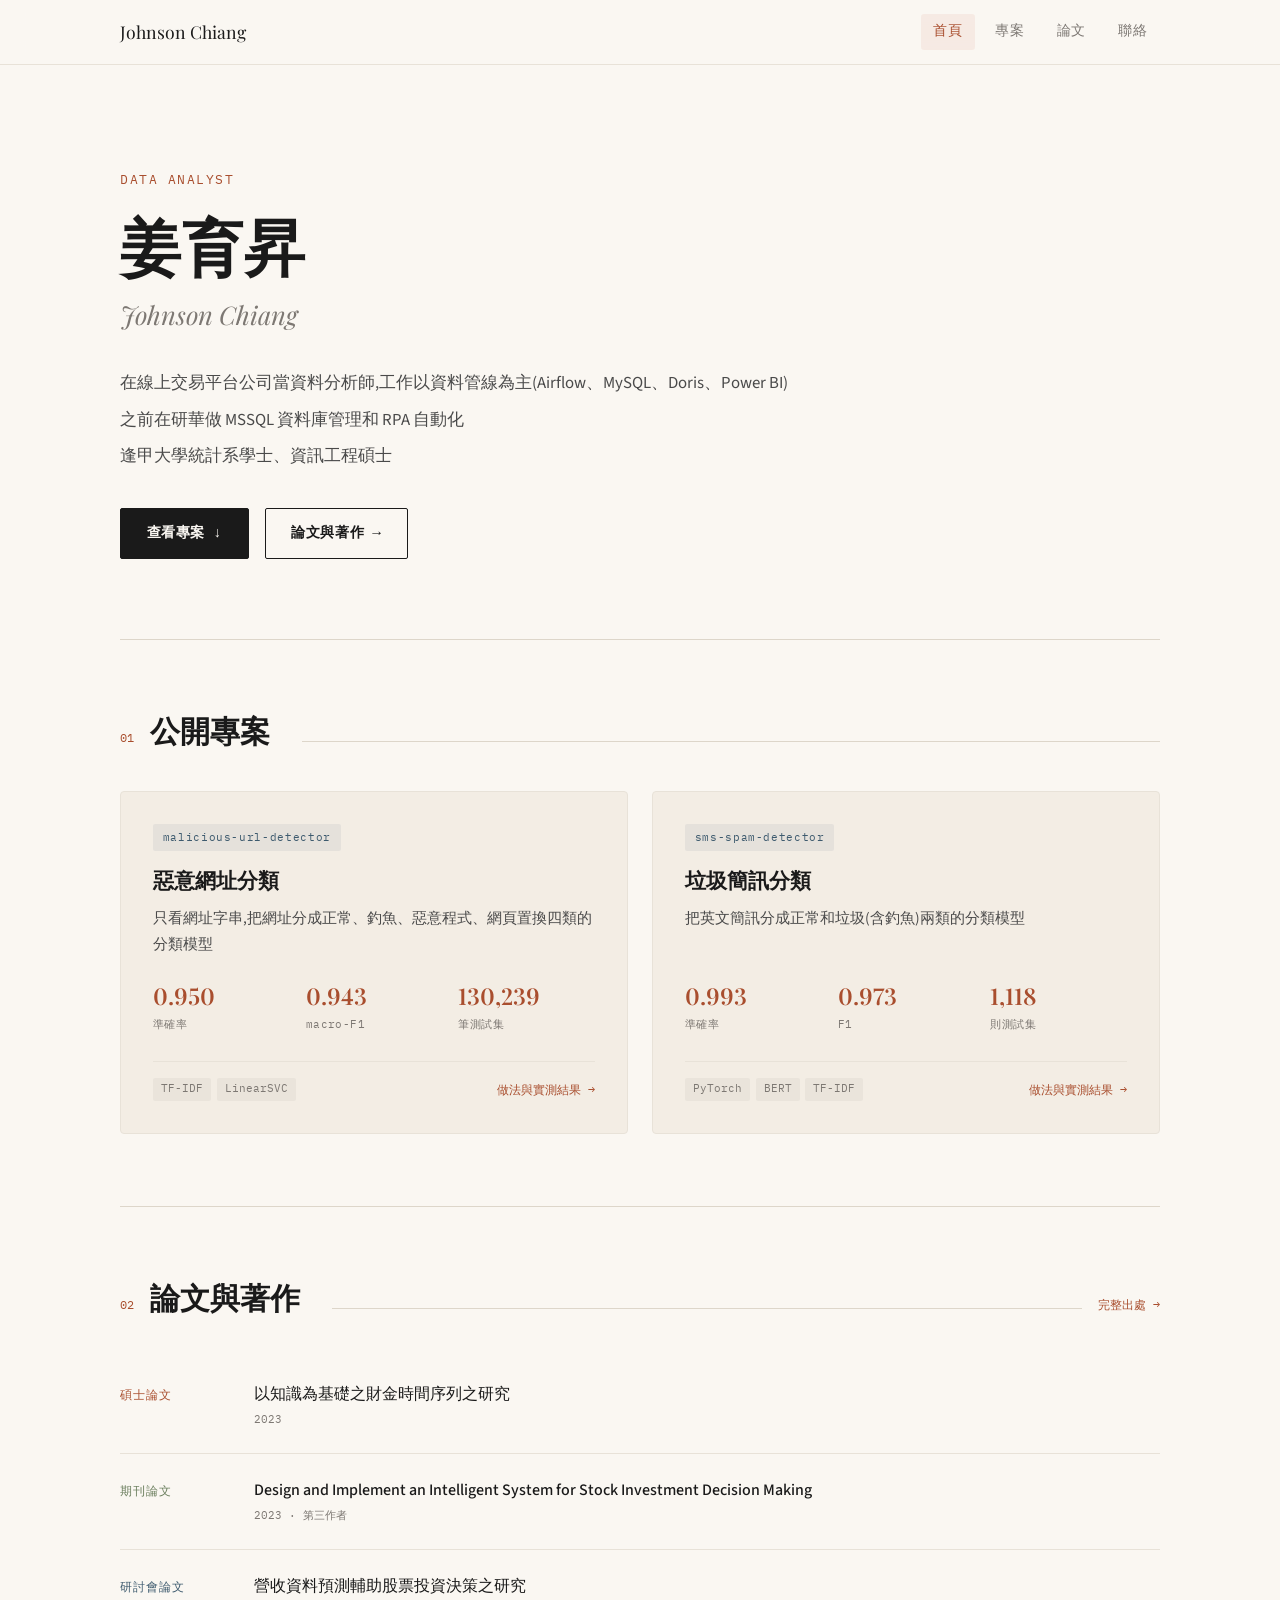
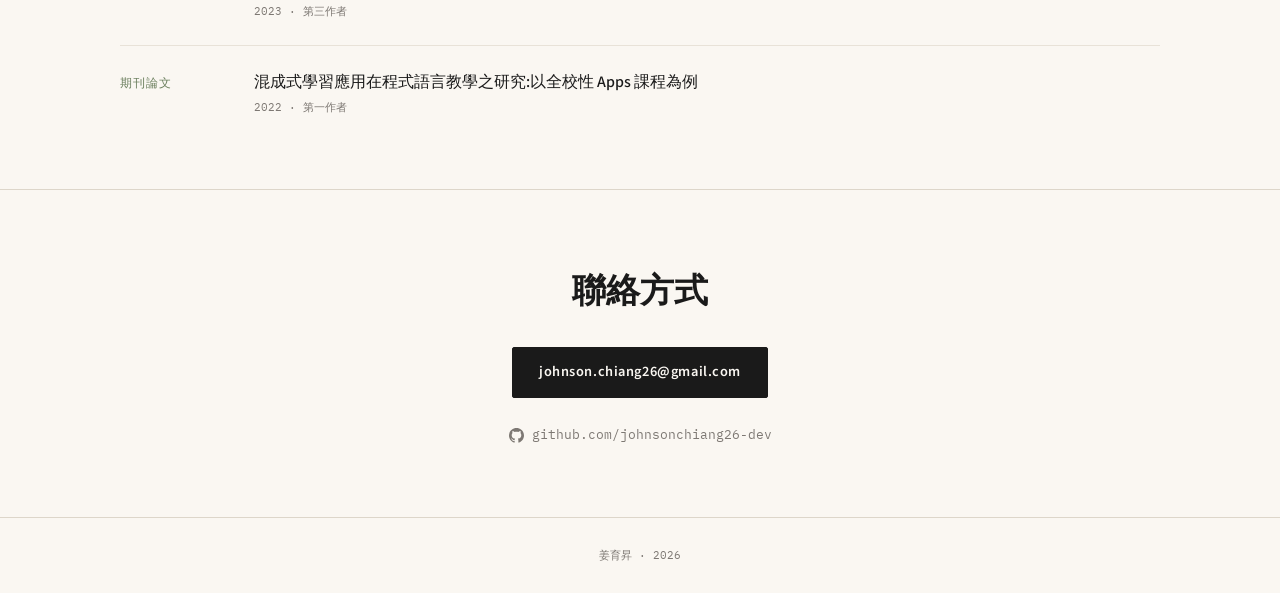
==== commit 72b866b7: "Redesign: split into home, two project pages and publications; restore original cream/terracotta sty" ====
--- a/index.html
+++ b/index.html
@@ -1,395 +1,152 @@
 <!DOCTYPE html>
 <html lang="zh-Hant">
 <head>
-  <meta charset="utf-8">
-  <meta name="viewport" content="width=device-width, initial-scale=1.0">
-  <meta name="color-scheme" content="light dark">
+  <meta charset="UTF-8" />
+  <meta name="viewport" content="width=device-width, initial-scale=1.0" />
   <title>姜育昇 Johnson Chiang|資料分析師</title>
-  <meta name="description" content="姜育昇的個人網頁:資料分析師,工作以資料管線為主;公開專案、論文與著作、聯絡方式">
-
-  <style>
-    @layer tokens, base, layout, components;
-
-    @layer tokens {
-      :root {
-        color-scheme: light dark;
-
-        --surface: #fcfcfb;
-        --surface-raised: #ffffff;
-        --text-1: #0b0b0b;
-        --text-2: #52514e;
-        --line: #dedcd6;
-        --link: #1b5fb4;
-        --series-1: #2a78d6;
-        --series-2: #eb6834;
-
-        --font-body: system-ui, -apple-system, "Segoe UI", "PingFang TC", "Noto Sans TC", "Microsoft JhengHei", sans-serif;
-        --font-mono: ui-monospace, "SF Mono", "Cascadia Mono", Consolas, monospace;
-
-        --space-1: 0.25rem;
-        --space-2: 0.5rem;
-        --space-3: 0.75rem;
-        --space-4: 1rem;
-        --space-5: 1.5rem;
-        --space-6: 2.5rem;
-        --radius: 0.75rem;
-        --page-max: 54rem;
-      }
-
-      @media (prefers-color-scheme: dark) {
-        :root {
-          --surface: #1a1a19;
-          --surface-raised: #222221;
-          --text-1: #f0efec;
-          --text-2: #c3c2b7;
-          --line: #3a3a37;
-          --link: #8dbcf5;
-          --series-1: #3987e5;
-          --series-2: #d95926;
-        }
-      }
-    }
-
-    @layer base {
-      body {
-        margin: 0;
-        background: var(--surface);
-        color: var(--text-1);
-        font-family: var(--font-body);
-        font-size: 1rem;
-        line-height: 1.7;
-        overflow-wrap: break-word;
-      }
-
-      h1, h2, h3, p, dl, dd, ul, ol, figure { margin: 0; }
-      ul, ol { padding: 0; list-style: none; }
-
-      h1, h2, h3 { line-height: 1.3; text-wrap: balance; }
-      h1 { font-size: clamp(1.75rem, 1.4rem + 1.8vw, 2.5rem); }
-      h2 { font-size: 1.25rem; }
-      h3 { font-size: 1.125rem; }
-
-      a {
-        color: var(--link);
-        text-underline-offset: 0.2em;
-      }
-      a:focus-visible {
-        outline: 2px solid var(--link);
-        outline-offset: 2px;
-        border-radius: 2px;
-      }
-
-      code { font-family: var(--font-mono); font-size: 0.9em; }
-    }
-
-    @layer layout {
-      header, main, footer {
-        box-sizing: border-box;
-        max-inline-size: var(--page-max);
-        margin-inline: auto;
-        padding-inline: var(--space-4);
-      }
-      header { padding-block: var(--space-6) var(--space-5); }
-      main > section { padding-block: var(--space-5); border-block-start: 1px solid var(--line); }
-      main > section > h2 { margin-block-end: var(--space-4); }
-      footer { padding-block: var(--space-5) var(--space-6); color: var(--text-2); font-size: 0.875rem; }
-    }
-
-    @layer components {
-      .name-latin { color: var(--text-2); font-weight: 400; font-size: 0.6em; margin-inline-start: var(--space-2); }
-
-      .intro { margin-block-start: var(--space-4); display: grid; gap: var(--space-1); }
-
-      .jump { margin-block-start: var(--space-4); display: flex; flex-wrap: wrap; gap: var(--space-2) var(--space-5); }
-      .jump a { display: inline-block; padding-block: var(--space-2); }
-
-      .project {
-        container-type: inline-size;
-        background: var(--surface-raised);
-        border: 1px solid var(--line);
-        border-radius: var(--radius);
-        padding: var(--space-5) var(--space-4);
-      }
-      .project + .project { margin-block-start: var(--space-5); }
-      .project .repo { color: var(--text-2); font-family: var(--font-mono); font-size: 0.875rem; }
-
-      .facts { margin-block-start: var(--space-4); display: grid; gap: var(--space-3); }
-      .facts dt { color: var(--text-2); font-size: 0.875rem; }
-
-      .stats {
-        margin-block-start: var(--space-5);
-        display: grid;
-        grid-template-columns: repeat(auto-fit, minmax(7rem, 1fr));
-        gap: var(--space-3);
-      }
-      .stats li { border-inline-start: 3px solid var(--series-1); padding-inline-start: var(--space-3); }
-      .stats strong { display: block; font-size: 1.5rem; line-height: 1.2; font-variant-numeric: tabular-nums; }
-      .stats span { color: var(--text-2); font-size: 0.875rem; }
-
-      .charts { margin-block-start: var(--space-5); display: grid; gap: var(--space-5); }
-      @container (min-width: 40rem) {
-        .charts { grid-template-columns: 1fr 1fr; }
-      }
-      figure svg { display: block; inline-size: 100%; block-size: auto; max-inline-size: 26rem; }
-      figcaption { font-size: 0.9375rem; font-weight: 600; margin-block-end: var(--space-2); }
-      .fig-note { color: var(--text-2); font-size: 0.875rem; margin-block-start: var(--space-2); }
-
-      .legend { display: flex; flex-wrap: wrap; gap: var(--space-1) var(--space-4); margin-block-end: var(--space-2); font-size: 0.875rem; color: var(--text-2); }
-      .legend li { display: flex; align-items: center; gap: var(--space-2); }
-      .legend i { inline-size: 0.75rem; block-size: 0.75rem; border-radius: 2px; }
-      .s1 { background: var(--series-1); fill: var(--series-1); }
-      .s2 { background: var(--series-2); fill: var(--series-2); }
-
-      svg text { font-family: var(--font-body); font-size: 13px; }
-      svg .lbl { fill: var(--text-2); }
-      svg .val { fill: var(--text-1); font-variant-numeric: tabular-nums; }
-      svg .axis { stroke: var(--line); stroke-width: 1; }
-
-      .links { margin-block-start: var(--space-5); display: flex; flex-wrap: wrap; gap: var(--space-2) var(--space-5); }
-      .links a { display: inline-block; padding-block: var(--space-2); }
-
-      .pubs { display: grid; gap: var(--space-4); }
-      .pubs .kind { color: var(--text-2); font-size: 0.875rem; }
-      .pubs .where { color: var(--text-2); }
-
-      .contact { display: grid; gap: var(--space-2); }
-      .contact a { display: inline-block; padding-block: var(--space-2); }
-    }
-  </style>
+  <meta name="description" content="姜育昇的個人網頁:資料分析師,工作以資料管線為主;公開專案、論文與著作、聯絡方式" />
+  <link rel="preconnect" href="https://fonts.googleapis.com" />
+  <link rel="preconnect" href="https://fonts.gstatic.com" crossorigin />
+  <link href="https://fonts.googleapis.com/css2?family=Playfair+Display:ital,wght@0,400;0,600;0,700;1,400&family=Source+Sans+3:wght@300;400;500;600&family=Noto+Sans+TC:wght@300;400;500;600;700&family=IBM+Plex+Mono:wght@400;500&display=swap" rel="stylesheet" />
+  <link rel="stylesheet" href="style.css" />
 </head>
 <body>
 
-<header>
-  <h1>姜育昇<span class="name-latin" lang="en">Johnson Chiang</span></h1>
-  <div class="intro">
-    <p>在線上交易平台公司當資料分析師,工作以資料管線為主(Airflow、MySQL、Doris、Power BI)</p>
-    <p>之前在研華做 MSSQL 資料庫管理和 RPA 自動化</p>
-    <p>逢甲大學統計系學士、資訊工程碩士</p>
+<a class="skip" href="#main">跳到主要內容</a>
+
+<nav class="nav" aria-label="主導覽">
+  <div class="nav-inner">
+    <a class="nav-name" href="index.html" lang="en">Johnson Chiang</a>
+    <ul class="nav-links">
+      <li><a href="index.html" aria-current="page">首頁</a></li>
+      <li><a href="index.html#projects">專案</a></li>
+      <li><a href="publications.html">論文</a></li>
+      <li><a href="#contact">聯絡</a></li>
+    </ul>
   </div>
-  <nav class="jump" aria-label="頁內導覽">
-    <a href="#projects">公開專案</a>
-    <a href="#publications">論文與著作</a>
-    <a href="#contact">聯絡方式</a>
-  </nav>
+</nav>
+
+<main id="main">
+
+<header class="hero wrap">
+  <div class="hero-content">
+    <div class="eyebrow" lang="en">Data Analyst</div>
+    <h1>姜育昇</h1>
+    <div class="hero-sub" lang="en">Johnson Chiang</div>
+    <div class="hero-bio">
+      <p>在線上交易平台公司當資料分析師,工作以資料管線為主(Airflow、MySQL、Doris、Power BI)</p>
+      <p>之前在研華做 MSSQL 資料庫管理和 RPA 自動化</p>
+      <p>逢甲大學統計系學士、資訊工程碩士</p>
+    </div>
+    <div class="actions">
+      <a href="#projects" class="btn btn-fill">查看專案 <span class="arr" aria-hidden="true">↓</span></a>
+      <a href="publications.html" class="btn btn-outline">論文與著作 <span class="arr" aria-hidden="true">→</span></a>
+    </div>
+  </div>
 </header>
 
-<main>
+<div class="wrap"><hr class="rule" /></div>
 
-  <section id="projects" aria-labelledby="projects-h">
-    <h2 id="projects-h">公開專案</h2>
+<section class="section wrap" id="projects" aria-labelledby="projects-h">
+  <div class="section-header">
+    <span class="section-num">01</span>
+    <h2 class="section-heading" id="projects-h">公開專案</h2>
+    <div class="section-line"></div>
+  </div>
 
-    <article class="project" aria-labelledby="p-url">
-      <h3 id="p-url"><a href="https://github.com/johnsonchiang26-dev/malicious-url-detector">惡意網址分類</a></h3>
-      <p class="repo" lang="en">malicious-url-detector</p>
+  <div class="cards">
 
-      <dl class="facts">
-        <div>
-          <dt>這是什麼</dt>
-          <dd>只看網址字串,把網址分成正常、釣魚、惡意程式、網頁置換四類的分類模型</dd>
-        </div>
-        <div>
-          <dt>怎麼做</dt>
-          <dd>先把網址解碼、拆成網域和路徑等欄位,再用詞與字元 n-gram 的 TF-IDF 加 21 個數值特徵訓練 LinearSVC</dd>
-        </div>
-        <div>
-          <dt>實測結果</dt>
-          <dd>65 萬筆公開網址以隨機 80/20 分層切分,13 萬筆測試集的準確率 0.950、macro-F1 0.943;另取 8,000 筆平衡樣本對照 URLBERT,準確率 0.943 對 0.974</dd>
-        </div>
-      </dl>
-
-      <ul class="stats">
-        <li><strong>651,191</strong><span>筆網址</span></li>
-        <li><strong>130,239</strong><span>筆測試集</span></li>
+    <article class="card">
+      <span class="chip" lang="en">malicious-url-detector</span>
+      <h3><a href="malicious-url-detector.html">惡意網址分類</a></h3>
+      <p>只看網址字串,把網址分成正常、釣魚、惡意程式、網頁置換四類的分類模型</p>
+      <ul class="mini-stats">
         <li><strong>0.950</strong><span>準確率</span></li>
         <li><strong>0.943</strong><span>macro-F1</span></li>
+        <li><strong>130,239</strong><span>筆測試集</span></li>
       </ul>
-
-      <div class="charts">
-        <figure>
-          <figcaption>各類別的 F1(13 萬筆測試集)</figcaption>
-          <svg viewBox="0 0 360 140" role="img" aria-label="各類別 F1:網頁置換 0.997、惡意程式 0.977、正常 0.963、釣魚 0.835">
-            <line class="axis" x1="88" y1="4" x2="88" y2="136"/>
-            <text class="lbl" x="80" y="23" text-anchor="end">網頁置換</text>
-            <rect class="s1" x="88" y="9" width="199.4" height="20" rx="4"><title>網頁置換 F1 0.997</title></rect>
-            <text class="val" x="293" y="23">0.997</text>
-            <text class="lbl" x="80" y="57" text-anchor="end">惡意程式</text>
-            <rect class="s1" x="88" y="43" width="195.4" height="20" rx="4"><title>惡意程式 F1 0.977</title></rect>
-            <text class="val" x="289" y="57">0.977</text>
-            <text class="lbl" x="80" y="91" text-anchor="end">正常</text>
-            <rect class="s1" x="88" y="77" width="192.6" height="20" rx="4"><title>正常 F1 0.963</title></rect>
-            <text class="val" x="286" y="91">0.963</text>
-            <text class="lbl" x="80" y="125" text-anchor="end">釣魚</text>
-            <rect class="s1" x="88" y="111" width="167" height="20" rx="4"><title>釣魚 F1 0.835</title></rect>
-            <text class="val" x="261" y="125">0.835</text>
-          </svg>
-          <p class="fig-note">釣魚類分數最低,錯誤多半是和正常網址互相混淆</p>
-        </figure>
-
-        <figure>
-          <figcaption>和 URLBERT 對照(同一批 8,000 筆)</figcaption>
-          <ul class="legend">
-            <li><i class="s1"></i>這個模型</li>
-            <li><i class="s2"></i>URLBERT</li>
-          </ul>
-          <svg viewBox="0 0 360 140" role="img" aria-label="這個模型對 URLBERT:準確率 0.943 對 0.974,macro-F1 0.943 對 0.974,釣魚類 F1 0.889 對 0.951">
-            <line class="axis" x1="88" y1="4" x2="88" y2="136"/>
-            <text class="lbl" x="80" y="26" text-anchor="end">準確率</text>
-            <rect class="s1" x="88" y="6" width="188.6" height="14" rx="3"><title>這個模型 準確率 0.943</title></rect>
-            <text class="val" x="282" y="18">0.943</text>
-            <rect class="s2" x="88" y="22" width="194.8" height="14" rx="3"><title>URLBERT 準確率 0.974</title></rect>
-            <text class="val" x="288" y="34">0.974</text>
-            <text class="lbl" x="80" y="74" text-anchor="end">macro-F1</text>
-            <rect class="s1" x="88" y="54" width="188.6" height="14" rx="3"><title>這個模型 macro-F1 0.943</title></rect>
-            <text class="val" x="282" y="66">0.943</text>
-            <rect class="s2" x="88" y="70" width="194.8" height="14" rx="3"><title>URLBERT macro-F1 0.974</title></rect>
-            <text class="val" x="288" y="82">0.974</text>
-            <text class="lbl" x="80" y="122" text-anchor="end">釣魚類 F1</text>
-            <rect class="s1" x="88" y="102" width="177.8" height="14" rx="3"><title>這個模型 釣魚類 F1 0.889</title></rect>
-            <text class="val" x="271" y="114">0.889</text>
-            <rect class="s2" x="88" y="118" width="190.2" height="14" rx="3"><title>URLBERT 釣魚類 F1 0.951</title></rect>
-            <text class="val" x="284" y="130">0.951</text>
-          </svg>
-          <p class="fig-note">URLBERT 的訓練資料我沒有查證,它可能看過這批網址</p>
-        </figure>
+      <div class="card-footer">
+        <div class="stack"><span>TF-IDF</span><span>LinearSVC</span></div>
+        <div class="card-go">做法與實測結果 <span class="arr" aria-hidden="true">→</span></div>
       </div>
-
-      <p class="links">
-        <a href="https://github.com/johnsonchiang26-dev/malicious-url-detector">原始碼</a>
-        <a href="https://github.com/johnsonchiang26-dev/malicious-url-detector/blob/main/tagging.ipynb">Notebook(含執行輸出)</a>
-        <a href="https://github.com/johnsonchiang26-dev/malicious-url-detector/blob/main/docs/model_card.md">Model card</a>
-      </p>
     </article>
 
-    <article class="project" aria-labelledby="p-sms">
-      <h3 id="p-sms"><a href="https://github.com/johnsonchiang26-dev/sms-spam-detector">垃圾簡訊分類</a></h3>
-      <p class="repo" lang="en">sms-spam-detector</p>
+    <article class="card">
+      <span class="chip" lang="en">sms-spam-detector</span>
+      <h3><a href="sms-spam-detector.html">垃圾簡訊分類</a></h3>
+      <p>把英文簡訊分成正常和垃圾(含釣魚)兩類的分類模型</p>
+      <ul class="mini-stats">
+        <li><strong>0.993</strong><span>準確率</span></li>
+        <li><strong>0.973</strong><span>F1</span></li>
+        <li><strong>1,118</strong><span>則測試集</span></li>
+      </ul>
+      <div class="card-footer">
+        <div class="stack"><span>PyTorch</span><span>BERT</span><span>TF-IDF</span></div>
+        <div class="card-go">做法與實測結果 <span class="arr" aria-hidden="true">→</span></div>
+      </div>
+    </article>
 
-      <dl class="facts">
-        <div>
-          <dt>這是什麼</dt>
-          <dd>把英文簡訊分成正常和垃圾(含釣魚)兩類的分類模型</dd>
-        </div>
-        <div>
-          <dt>怎麼做</dt>
-          <dd>用 PyTorch 自己寫訓練迴圈微調 bert-base-uncased,資料是 UCI 公開的 5,574 則簡訊加 15 則手寫範例,另外訓練 TF-IDF 加邏輯迴歸當對照</dd>
-        </div>
-        <div>
-          <dt>實測結果</dt>
-          <dd>測試集 1,118 則,準確率 0.993、precision 0.986、recall 0.960、F1 0.973;測試集沒有去重,約一成和訓練集的文字相同</dd>
-        </div>
-      </dl>
+  </div>
+</section>
 
-      <ul class="stats">
-        <li><strong>1,118</strong><span>則測試集</span></li>
-        <li><strong>0.993</strong><span>準確率</span></li>
-        <li><strong>0.986</strong><span>precision</span></li>
-        <li><strong>0.960</strong><span>recall</span></li>
-        <li><strong>0.973</strong><span>F1</span></li>
-      </ul>
+<div class="wrap"><hr class="rule" /></div>
 
-      <div class="charts">
-        <figure>
-          <figcaption>判錯的則數(測試集 1,118 則,其中垃圾簡訊 151 則)</figcaption>
-          <ul class="legend">
-            <li><i class="s1"></i>BERT</li>
-            <li><i class="s2"></i>TF-IDF 加邏輯迴歸</li>
-          </ul>
-          <svg viewBox="0 0 360 100" role="img" aria-label="判錯則數:漏掉的垃圾簡訊 BERT 6 則、對照模型 7 則;誤判的正常簡訊 BERT 2 則、對照模型 7 則">
-            <line class="axis" x1="124" y1="4" x2="124" y2="96"/>
-            <text class="lbl" x="116" y="26" text-anchor="end">漏掉的垃圾簡訊</text>
-            <rect class="s1" x="124" y="6" width="150" height="14" rx="3"><title>BERT 漏掉 6 則</title></rect>
-            <text class="val" x="280" y="18">6</text>
-            <rect class="s2" x="124" y="22" width="175" height="14" rx="3"><title>對照模型 漏掉 7 則</title></rect>
-            <text class="val" x="305" y="34">7</text>
-            <text class="lbl" x="116" y="78" text-anchor="end">誤判的正常簡訊</text>
-            <rect class="s1" x="124" y="58" width="50" height="14" rx="3"><title>BERT 誤判 2 則</title></rect>
-            <text class="val" x="180" y="70">2</text>
-            <rect class="s2" x="124" y="74" width="175" height="14" rx="3"><title>對照模型 誤判 7 則</title></rect>
-            <text class="val" x="305" y="86">7</text>
-          </svg>
-          <p class="fig-note">BERT 抓到 151 則垃圾簡訊中的 145 則,對照模型抓到 144 則</p>
-        </figure>
+<section class="section wrap" aria-labelledby="pubs-h">
+  <div class="section-header">
+    <span class="section-num">02</span>
+    <h2 class="section-heading" id="pubs-h">論文與著作</h2>
+    <div class="section-line"></div>
+    <a class="section-more" href="publications.html">完整出處 →</a>
+  </div>
 
-        <figure>
-          <figcaption>四項指標對照</figcaption>
-          <ul class="legend">
-            <li><i class="s1"></i>BERT</li>
-            <li><i class="s2"></i>TF-IDF 加邏輯迴歸</li>
-          </ul>
-          <svg viewBox="0 0 360 188" role="img" aria-label="BERT 對對照模型:準確率 0.993 對 0.988,precision 0.986 對 0.954,recall 0.960 對 0.954,F1 0.973 對 0.954">
-            <line class="axis" x1="88" y1="4" x2="88" y2="184"/>
-            <text class="lbl" x="80" y="26" text-anchor="end">準確率</text>
-            <rect class="s1" x="88" y="6" width="198.6" height="14" rx="3"><title>BERT 準確率 0.993</title></rect>
-            <text class="val" x="292" y="18">0.993</text>
-            <rect class="s2" x="88" y="22" width="197.6" height="14" rx="3"><title>對照模型 準確率 0.988</title></rect>
-            <text class="val" x="291" y="34">0.988</text>
-            <text class="lbl" x="80" y="74" text-anchor="end">precision</text>
-            <rect class="s1" x="88" y="54" width="197.2" height="14" rx="3"><title>BERT precision 0.986</title></rect>
-            <text class="val" x="291" y="66">0.986</text>
-            <rect class="s2" x="88" y="70" width="190.8" height="14" rx="3"><title>對照模型 precision 0.954</title></rect>
-            <text class="val" x="284" y="82">0.954</text>
-            <text class="lbl" x="80" y="122" text-anchor="end">recall</text>
-            <rect class="s1" x="88" y="102" width="192" height="14" rx="3"><title>BERT recall 0.960</title></rect>
-            <text class="val" x="286" y="114">0.960</text>
-            <rect class="s2" x="88" y="118" width="190.8" height="14" rx="3"><title>對照模型 recall 0.954</title></rect>
-            <text class="val" x="284" y="130">0.954</text>
-            <text class="lbl" x="80" y="170" text-anchor="end">F1</text>
-            <rect class="s1" x="88" y="150" width="194.6" height="14" rx="3"><title>BERT F1 0.973</title></rect>
-            <text class="val" x="288" y="162">0.973</text>
-            <rect class="s2" x="88" y="166" width="190.8" height="14" rx="3"><title>對照模型 F1 0.954</title></rect>
-            <text class="val" x="284" y="178">0.954</text>
-          </svg>
-          <p class="fig-note">垃圾簡訊只有 151 則,差一則 recall 就差約 0.7 個百分點</p>
-        </figure>
-      </div>
-
-      <p class="links">
-        <a href="https://github.com/johnsonchiang26-dev/sms-spam-detector">原始碼</a>
-        <a href="https://github.com/johnsonchiang26-dev/sms-spam-detector/blob/main/notebooks/03_bert_finetune.ipynb">Notebook(含執行輸出)</a>
-        <a href="https://github.com/johnsonchiang26-dev/sms-spam-detector/blob/main/docs/model_card.md">Model card</a>
-      </p>
-    </article>
-  </section>
-
-  <section id="publications" aria-labelledby="pubs-h">
-    <h2 id="pubs-h">論文與著作</h2>
-    <ul class="pubs">
-      <li>
-        <p class="kind">碩士論文 · 2023</p>
-        <p>以知識為基礎之財金時間序列之研究</p>
-        <p class="where">逢甲大學資訊工程學系碩士論文</p>
-      </li>
-      <li>
-        <p class="kind">期刊論文 · 2023 · 第三作者</p>
-        <p lang="en"><a href="https://doi.org/10.6688/JISE.202309_39(5).0006">Design and Implement an Intelligent System for Stock Investment Decision Making</a></p>
-        <p class="where" lang="en">Lee, C. H., Lee, T. J., Chiang, Y. S., Yuan, S. Y., &amp; Liou, J. H. <cite>Journal of Information Science and Engineering</cite>, 39(5), 1101–1116</p>
-      </li>
-      <li>
-        <p class="kind">研討會論文 · 2023 · 第三作者</p>
-        <p>營收資料預測輔助股票投資決策之研究</p>
-        <p class="where">第 21 屆離島資訊技術與應用研討會</p>
-      </li>
-      <li>
-        <p class="kind">期刊論文 · 2022 · 第一作者</p>
-        <p><a href="https://doi.org/10.6212/CPE.202207_23(1).0001">混成式學習應用在程式語言教學之研究:以全校性 Apps 課程為例</a></p>
-        <p class="where"><cite>物理教育學刊</cite>,23(1),1–12</p>
-      </li>
-    </ul>
-  </section>
-
-  <section id="contact" aria-labelledby="contact-h">
-    <h2 id="contact-h">聯絡方式</h2>
-    <ul class="contact">
-      <li>Email:<a href="mailto:johnson.chiang26@gmail.com">johnson.chiang26@gmail.com</a></li>
-      <li>GitHub:<a href="https://github.com/johnsonchiang26-dev">github.com/johnsonchiang26-dev</a></li>
-    </ul>
-  </section>
+  <div class="pub">
+    <div class="pub-type thesis">碩士論文</div>
+    <div class="pub-body">
+      <h3>以知識為基礎之財金時間序列之研究</h3>
+      <div class="pub-note">2023</div>
+    </div>
+  </div>
+  <div class="pub">
+    <div class="pub-type journal">期刊論文</div>
+    <div class="pub-body">
+      <h3 lang="en">Design and Implement an Intelligent System for Stock Investment Decision Making</h3>
+      <div class="pub-note">2023 · 第三作者</div>
+    </div>
+  </div>
+  <div class="pub">
+    <div class="pub-type conf">研討會論文</div>
+    <div class="pub-body">
+      <h3>營收資料預測輔助股票投資決策之研究</h3>
+      <div class="pub-note">2023 · 第三作者</div>
+    </div>
+  </div>
+  <div class="pub">
+    <div class="pub-type journal">期刊論文</div>
+    <div class="pub-body">
+      <h3>混成式學習應用在程式語言教學之研究:以全校性 Apps 課程為例</h3>
+      <div class="pub-note">2022 · 第一作者</div>
+    </div>
+  </div>
+</section>
 
 </main>
 
-<footer>
-  <p>姜育昇 · 2026</p>
-</footer>
+<section class="contact" id="contact" aria-labelledby="contact-h">
+  <div class="wrap">
+    <h2 class="contact-heading" id="contact-h">聯絡方式</h2>
+    <div class="contact-row">
+      <a href="mailto:johnson.chiang26@gmail.com" class="btn btn-fill">johnson.chiang26@gmail.com</a>
+    </div>
+    <div class="contact-row" style="margin-top:1.25rem;">
+      <a href="https://github.com/johnsonchiang26-dev" class="contact-item">
+        <svg viewBox="0 0 24 24" fill="currentColor" aria-hidden="true"><path d="M12 0c-6.626 0-12 5.373-12 12 0 5.302 3.438 9.8 8.207 11.387.599.111.793-.261.793-.577v-2.234c-3.338.726-4.033-1.416-4.033-1.416-.546-1.387-1.333-1.756-1.333-1.756-1.089-.745.083-.729.083-.729 1.205.084 1.839 1.237 1.839 1.237 1.07 1.834 2.807 1.304 3.492.997.107-.775.418-1.305.762-1.604-2.665-.305-5.467-1.334-5.467-5.931 0-1.311.469-2.381 1.236-3.221-.124-.303-.535-1.524.117-3.176 0 0 1.008-.322 3.301 1.23.957-.266 1.983-.399 3.003-.404 1.02.005 2.047.138 3.006.404 2.291-1.552 3.297-1.23 3.297-1.23.653 1.653.242 2.874.118 3.176.77.84 1.235 1.911 1.235 3.221 0 4.609-2.807 5.624-5.479 5.921.43.372.823 1.102.823 2.222v3.293c0 .319.192.694.801.576 4.765-1.589 8.199-6.086 8.199-11.386 0-6.627-5.373-12-12-12z"/></svg>
+        github.com/johnsonchiang26-dev
+      </a>
+    </div>
+  </div>
+</section>
+
+<footer class="footer">姜育昇 · 2026</footer>
 
 </body>
 </html>
--- a/style.css
+++ b/style.css
@@ -0,0 +1,303 @@
+:root {
+  --cream: #FAF7F2;
+  --warm-white: #F3EDE4;
+  --ink: #1a1a1a;
+  --ink-light: #4a4a4a;
+  --ink-muted: #7d7873;
+  --terracotta: #C4603C;
+  --terracotta-dark: #A94E2E;
+  --terracotta-light: rgba(196,96,60,0.08);
+  --slate: #3D5A6E;
+  --slate-light: rgba(61,90,110,0.08);
+  --sage: #6B7F5E;
+  --border: #DDD6CA;
+  --border-light: #E8E2D8;
+  --serif: 'Playfair Display', Georgia, serif;
+  --sans: 'Source Sans 3', 'Noto Sans TC', 'PingFang TC', 'Microsoft JhengHei', 'Helvetica Neue', sans-serif;
+  --sans-tc: 'Noto Sans TC', 'PingFang TC', 'Microsoft JhengHei', sans-serif;
+  --mono: 'IBM Plex Mono', 'Noto Sans TC', monospace;
+  --page: 1120px;
+  --gutter: 2.5rem;
+}
+
+*, *::before, *::after { margin:0; padding:0; box-sizing:border-box; }
+html { scroll-padding-top:5rem; }
+
+body {
+  font-family: var(--sans);
+  background: var(--cream);
+  color: var(--ink);
+  font-size: 16px;
+  line-height: 1.7;
+  -webkit-font-smoothing: antialiased;
+  overflow-wrap: break-word;
+  min-height: 100vh;
+  display: flex;
+  flex-direction: column;
+}
+main { flex: 1; }
+
+::selection { background: var(--terracotta); color:#fff; }
+
+a { color: var(--terracotta-dark); text-decoration: none; border-bottom: 1px solid transparent; }
+a:hover { border-bottom-color: currentColor; }
+a:focus-visible, .card:focus-within { outline:2px solid var(--terracotta); outline-offset:3px; border-radius:2px; }
+
+ul, ol { list-style:none; }
+
+.wrap { max-width: var(--page); margin: 0 auto; padding-inline: var(--gutter); }
+
+.skip {
+  position:absolute; left:-999px; top:0; z-index:200;
+  background:var(--ink); color:var(--cream); padding:0.6rem 1rem;
+}
+.skip:focus { left:0; }
+
+/* ═══ NAV ═══ */
+.nav {
+  position:sticky; top:0; z-index:100;
+  background:rgba(250,247,242,0.92);
+  backdrop-filter:blur(12px);
+  border-bottom:1px solid var(--border-light);
+}
+.nav-inner {
+  max-width: var(--page); margin:0 auto; padding:0.85rem var(--gutter);
+  display:flex; justify-content:space-between; align-items:center; gap:1rem;
+}
+.nav-name { font-family: var(--serif); font-size:1.1rem; color:var(--ink); white-space:nowrap; border-bottom:none; }
+.nav-name:hover { color:var(--terracotta-dark); }
+.nav-links { display:flex; gap:0.5rem; }
+.nav-links a {
+  display:inline-block; padding:0.4rem 0.75rem;
+  font-size:0.88rem; font-weight:500; color:var(--ink-muted);
+  letter-spacing:0.06em; border-bottom:none; border-radius:3px;
+  transition: color 0.2s, background-color 0.2s;
+}
+.nav-links a:hover { color:var(--ink); background:var(--warm-white); }
+.nav-links a[aria-current="page"] { color:var(--terracotta-dark); background:var(--terracotta-light); }
+
+/* ═══ BUTTONS ═══ */
+.btn {
+  display:inline-flex; align-items:center; gap:0.5rem;
+  padding:0.75rem 1.6rem; font-family:var(--sans); font-size:0.9rem;
+  font-weight:600; letter-spacing:0.04em; border-radius:2px;
+  border:1.5px solid var(--ink);
+  transition: background-color 0.2s, color 0.2s, border-color 0.2s;
+}
+.btn-fill { background:var(--ink); color:var(--cream); }
+.btn-fill:hover { background:var(--terracotta-dark); border-color:var(--terracotta-dark); color:#fff; }
+.btn-outline { background:transparent; color:var(--ink); }
+.btn-outline:hover { background:var(--ink); color:var(--cream); border-color:var(--ink); }
+.btn .arr { font-family:var(--mono); transition: transform 0.2s; }
+.btn:hover .arr { transform: translateX(3px); }
+
+/* ═══ HERO (home) ═══ */
+.hero { padding-block: 6.5rem 5rem; }
+.hero-content { max-width:720px; }
+.eyebrow {
+  font-family:var(--mono); font-size:0.8rem; color:var(--terracotta-dark);
+  letter-spacing:0.12em; text-transform:uppercase; margin-bottom:1.5rem;
+}
+.hero h1 {
+  font-family: var(--sans-tc); font-weight:700;
+  font-size: clamp(2.4rem, 5.5vw, 3.8rem);
+  line-height:1.15; letter-spacing:0.02em; margin-bottom:0.5rem;
+}
+.hero-sub {
+  font-family:var(--serif); font-style:italic;
+  font-size:clamp(1.15rem,2.4vw,1.6rem);
+  color:var(--ink-muted); margin-bottom:2rem;
+}
+.hero-bio { font-size:1.05rem; line-height:1.85; color:var(--ink-light); max-width:720px; }
+.hero-bio p + p { margin-top:0.35rem; }
+.actions { margin-top:2.25rem; display:flex; gap:1rem; flex-wrap:wrap; }
+
+/* ═══ SECTION COMMON ═══ */
+.rule { border:none; border-top:1px solid var(--border); }
+.section { padding-block: 4.5rem; }
+.section-header { display:flex; align-items:baseline; gap:1rem; margin-bottom:2.5rem; }
+.section-num { font-family:var(--mono); font-size:0.75rem; color:var(--terracotta-dark); }
+.section-heading { font-family:var(--sans-tc); font-weight:700; font-size:clamp(1.4rem,2.8vw,1.9rem); line-height:1.3; }
+.section-line { flex:1; height:1px; background:var(--border); margin-left:1rem; }
+.section-more { font-family:var(--mono); font-size:0.78rem; white-space:nowrap; }
+
+/* ═══ PROJECT CARDS (home) ═══ */
+.cards { display:grid; grid-template-columns:repeat(2,minmax(0,1fr)); gap:1.5rem; }
+.card {
+  position:relative;
+  background:var(--warm-white); border:1px solid var(--border-light);
+  border-radius:4px; padding:2rem; display:flex; flex-direction:column;
+  transition: border-color 0.25s, transform 0.25s, box-shadow 0.25s;
+}
+.card:hover { border-color:var(--border); transform:translateY(-3px); box-shadow:0 8px 30px rgba(0,0,0,0.06); }
+.chip {
+  align-self:flex-start; display:inline-block;
+  font-family:var(--mono); font-size:0.68rem; letter-spacing:0.06em;
+  color:var(--slate); background:var(--slate-light);
+  padding:0.25rem 0.6rem; border-radius:2px; margin-bottom:1rem;
+}
+.card h3 { font-family:var(--sans-tc); font-weight:700; font-size:1.3rem; line-height:1.35; margin-bottom:0.6rem; }
+.card h3 a { color:var(--ink); border-bottom:none; }
+.card h3 a::after { content:''; position:absolute; inset:0; }
+.card h3 a:focus-visible { outline:none; }
+.card:hover h3 a { color:var(--terracotta-dark); }
+.card > p { font-size:0.95rem; line-height:1.75; color:var(--ink-light); flex:1; }
+
+.mini-stats { display:grid; grid-template-columns:repeat(3,minmax(0,1fr)); gap:1rem; margin-top:1.5rem; }
+.mini-stats strong, .stats strong {
+  display:block; font-family:var(--serif); font-weight:600; line-height:1.2;
+  color:var(--terracotta-dark); font-variant-numeric:lining-nums tabular-nums;
+}
+.mini-stats strong { font-size:1.45rem; }
+.mini-stats span, .stats span { font-family:var(--mono); font-size:0.7rem; letter-spacing:0.04em; color:var(--ink-muted); }
+
+.card-footer {
+  margin-top:1.5rem; padding-top:1rem; border-top:1px solid var(--border-light);
+  display:flex; justify-content:space-between; align-items:center; flex-wrap:wrap; gap:0.75rem;
+}
+.stack { display:flex; flex-wrap:wrap; gap:0.35rem; }
+.stack span {
+  font-family:var(--mono); font-size:0.66rem; color:var(--ink-muted);
+  background:rgba(0,0,0,0.04); padding:0.15rem 0.5rem; border-radius:2px;
+}
+.card-go { font-family:var(--mono); font-size:0.78rem; color:var(--terracotta-dark); white-space:nowrap; }
+.card-go .arr { display:inline-block; transition: transform 0.2s; }
+.card:hover .card-go .arr { transform: translateX(4px); }
+
+/* ═══ PUBLICATIONS ═══ */
+.pub {
+  padding:1.5rem 0; border-bottom:1px solid var(--border-light);
+  display:grid; grid-template-columns:110px 1fr; gap:1.5rem; align-items:baseline;
+}
+.pub:first-of-type { padding-top:0; }
+.pub:last-of-type { border-bottom:none; padding-bottom:0; }
+.pub-type { font-family:var(--mono); font-size:0.72rem; letter-spacing:0.08em; }
+.pub-type.thesis { color:var(--terracotta-dark); }
+.pub-type.journal { color:var(--sage); }
+.pub-type.conf { color:var(--slate); }
+.pub-body h3 { font-size:1rem; font-weight:500; line-height:1.5; margin-bottom:0.25rem; }
+.pub-citation { font-size:0.88rem; color:var(--ink-muted); line-height:1.5; }
+.pub-note { font-family:var(--mono); font-size:0.7rem; color:var(--ink-muted); margin-top:0.2rem; }
+
+/* ═══ PAGE HEAD (inner pages) ═══ */
+.crumbs { padding-top:2rem; font-family:var(--mono); font-size:0.75rem; color:var(--ink-muted); }
+.crumbs ol { display:flex; flex-wrap:wrap; gap:0.25rem 0.5rem; align-items:center; }
+.crumbs li + li::before { content:'/'; margin-right:0.5rem; color:var(--border); }
+.crumbs a { color:var(--ink-muted); display:inline-block; padding:0.3rem 0; }
+.crumbs a:hover { color:var(--terracotta-dark); }
+.crumbs [aria-current] { color:var(--ink); }
+
+.page-head { padding-block: 2.5rem 3rem; }
+.page-head .chip { margin-bottom:1.25rem; }
+.page-head h1 {
+  font-family:var(--sans-tc); font-weight:700;
+  font-size:clamp(2rem,4.5vw,3rem); line-height:1.2; letter-spacing:0.01em; margin-bottom:1rem;
+}
+.lead { font-size:1.1rem; line-height:1.8; color:var(--ink-light); max-width:680px; }
+
+.stats {
+  display:grid; grid-template-columns:repeat(auto-fit,minmax(8rem,1fr)); gap:1.5rem 1rem;
+  background:var(--warm-white); border:1px solid var(--border-light); border-radius:4px;
+  padding:1.75rem 2rem;
+}
+.stats strong { font-size:2rem; }
+
+/* ═══ DETAIL ROWS ═══ */
+.row {
+  display:grid; grid-template-columns:200px 1fr; gap:3rem;
+  padding:2rem 0; border-bottom:1px solid var(--border-light);
+}
+.row:first-of-type { padding-top:0; }
+.row:last-of-type { border-bottom:none; padding-bottom:0; }
+.row-label { font-family:var(--mono); font-size:0.78rem; letter-spacing:0.08em; color:var(--terracotta-dark); padding-top:0.2rem; }
+.row-body { font-size:1rem; line-height:1.85; color:var(--ink-light); max-width:680px; }
+
+/* ═══ CHARTS ═══ */
+.charts { display:grid; grid-template-columns:repeat(2,minmax(0,1fr)); gap:1.5rem; align-items:start; }
+.chart {
+  background:var(--warm-white); border:1px solid var(--border-light);
+  border-radius:4px; padding:1.5rem 1.5rem 1.25rem;
+}
+.chart figcaption { font-size:0.95rem; font-weight:600; line-height:1.5; margin-bottom:0.6rem; }
+.chart svg { display:block; width:100%; height:auto; max-width:30rem; }
+.fig-note { font-size:0.84rem; color:var(--ink-muted); line-height:1.6; margin-top:0.75rem; }
+.legend {
+  display:flex; flex-wrap:wrap; gap:0.25rem 1.25rem; margin-bottom:0.6rem;
+  font-family:var(--mono); font-size:0.7rem; color:var(--ink-muted);
+}
+.legend li { display:flex; align-items:center; gap:0.45rem; }
+.legend i { width:0.7rem; height:0.7rem; border-radius:2px; }
+.s1 { background:var(--terracotta); fill:var(--terracotta); }
+.s2 { background:var(--slate); fill:var(--slate); }
+svg text { font-size:12.5px; }
+svg .lbl { fill:var(--ink-light); font-family:var(--sans); }
+svg .val { fill:var(--ink); font-family:var(--mono); font-size:12px; }
+svg .axis { stroke:var(--border); stroke-width:1; }
+
+/* ═══ PAGER ═══ */
+.pager { display:grid; grid-template-columns:repeat(2,minmax(0,1fr)); gap:1.5rem; }
+.pager a {
+  display:block; padding:1.25rem 1.5rem; border:1px solid var(--border); border-radius:4px;
+  color:var(--ink); transition: border-color 0.2s, background-color 0.2s;
+}
+.pager a:hover { border-color:var(--terracotta); background:var(--terracotta-light); }
+.pager .next { text-align:right; }
+.pager small { display:block; font-family:var(--mono); font-size:0.7rem; letter-spacing:0.08em; color:var(--ink-muted); margin-bottom:0.2rem; }
+.pager span { font-family:var(--sans-tc); font-weight:700; font-size:1.05rem; }
+
+/* ═══ CONTACT + FOOTER ═══ */
+.contact { text-align:center; padding-block: 4.5rem 4rem; border-top:1px solid var(--border); }
+.contact-heading { font-family:var(--sans-tc); font-weight:700; font-size:clamp(1.5rem,3.2vw,2.1rem); margin-bottom:1.75rem; }
+.contact-row { display:flex; justify-content:center; gap:2.5rem; flex-wrap:wrap; }
+.contact-item {
+  font-family:var(--mono); font-size:0.82rem; color:var(--ink-muted);
+  display:flex; align-items:center; gap:0.5rem; border-bottom:none; padding:0.4rem 0;
+  transition: color 0.2s;
+}
+.contact-item:hover { color:var(--terracotta-dark); }
+.contact-item svg { width:15px; height:15px; flex-shrink:0; }
+.footer {
+  text-align:center; padding:1.75rem var(--gutter); border-top:1px solid var(--border);
+  font-family:var(--mono); font-size:0.7rem; color:var(--ink-muted);
+}
+
+/* ═══ PAGE TRANSITION ═══ */
+@media (prefers-reduced-motion: no-preference) {
+  @view-transition { navigation: auto; }
+  ::view-transition-old(root) { animation: 0.18s ease-out both vt-out; }
+  ::view-transition-new(root) { animation: 0.28s ease-out both vt-in; }
+  .nav { view-transition-name: nav; }
+  html { scroll-behavior:smooth; }
+}
+@keyframes vt-out { to { opacity:0; } }
+@keyframes vt-in { from { opacity:0; transform:translateY(10px); } }
+
+@media (prefers-reduced-motion: reduce) {
+  *, *::before, *::after { transition:none !important; }
+  .card:hover { transform:none; }
+}
+
+/* ═══ RESPONSIVE ═══ */
+@media(max-width:900px) {
+  .cards, .charts { grid-template-columns:minmax(0,1fr); }
+  .row { grid-template-columns:1fr; gap:0.5rem; }
+  .pub { grid-template-columns:1fr; gap:0.35rem; }
+}
+@media(max-width:640px) {
+  :root { --gutter: 1.25rem; }
+  .nav-inner { padding-block:0.6rem; }
+  .nav-name { font-size:1rem; }
+  .nav-links { gap:0; }
+  .nav-links a { padding:0.5rem 0.5rem; letter-spacing:0.02em; }
+  .hero { padding-block: 3.5rem 3rem; }
+  .section { padding-block: 3rem; }
+  .section-header { margin-bottom:1.75rem; }
+  .card { padding:1.5rem 1.25rem; }
+  .chart { padding:1.1rem 1rem 1rem; }
+  .stats { padding:1.25rem; grid-template-columns:repeat(2,minmax(0,1fr)); }
+  .stats strong { font-size:1.6rem; }
+  .pager { grid-template-columns:minmax(0,1fr); gap:0.75rem; }
+  .pager .next { text-align:left; }
+  .btn { padding:0.75rem 1.2rem; }
+  .contact { padding-block:3rem; }
+}
